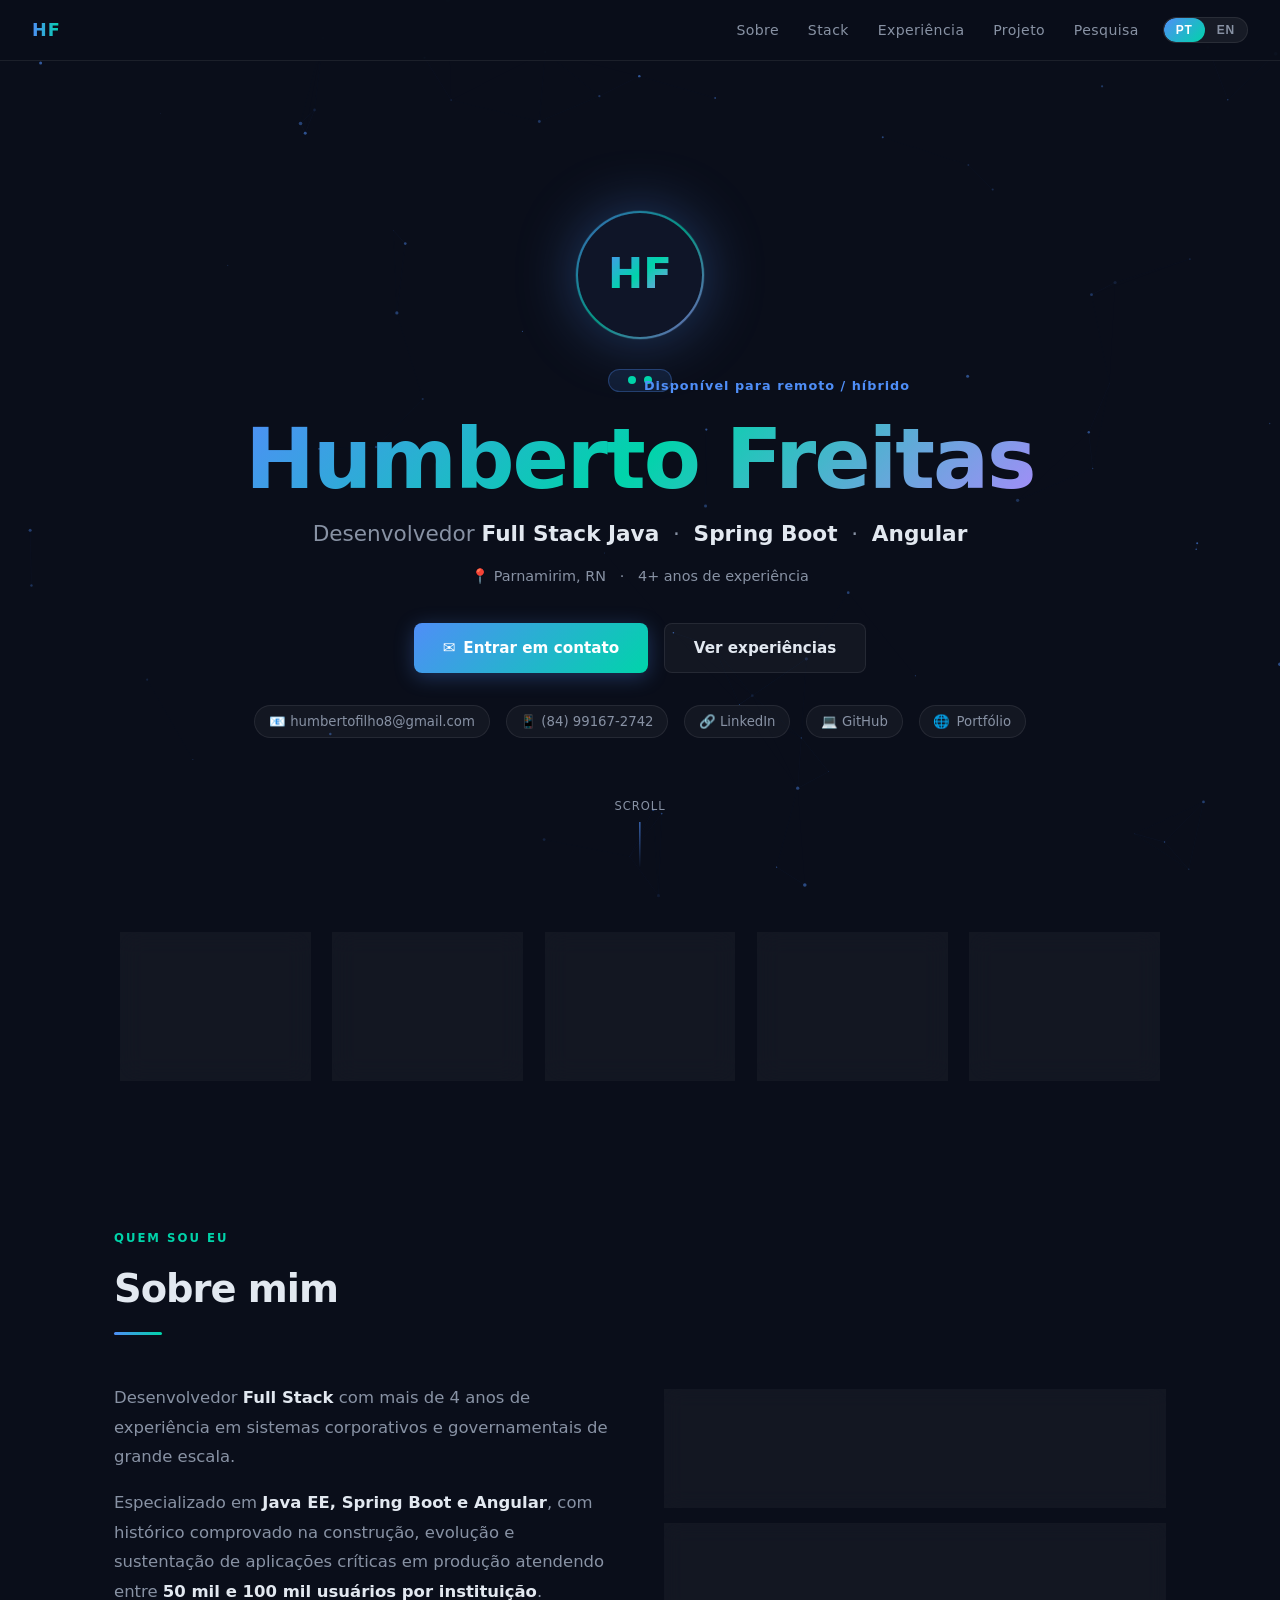
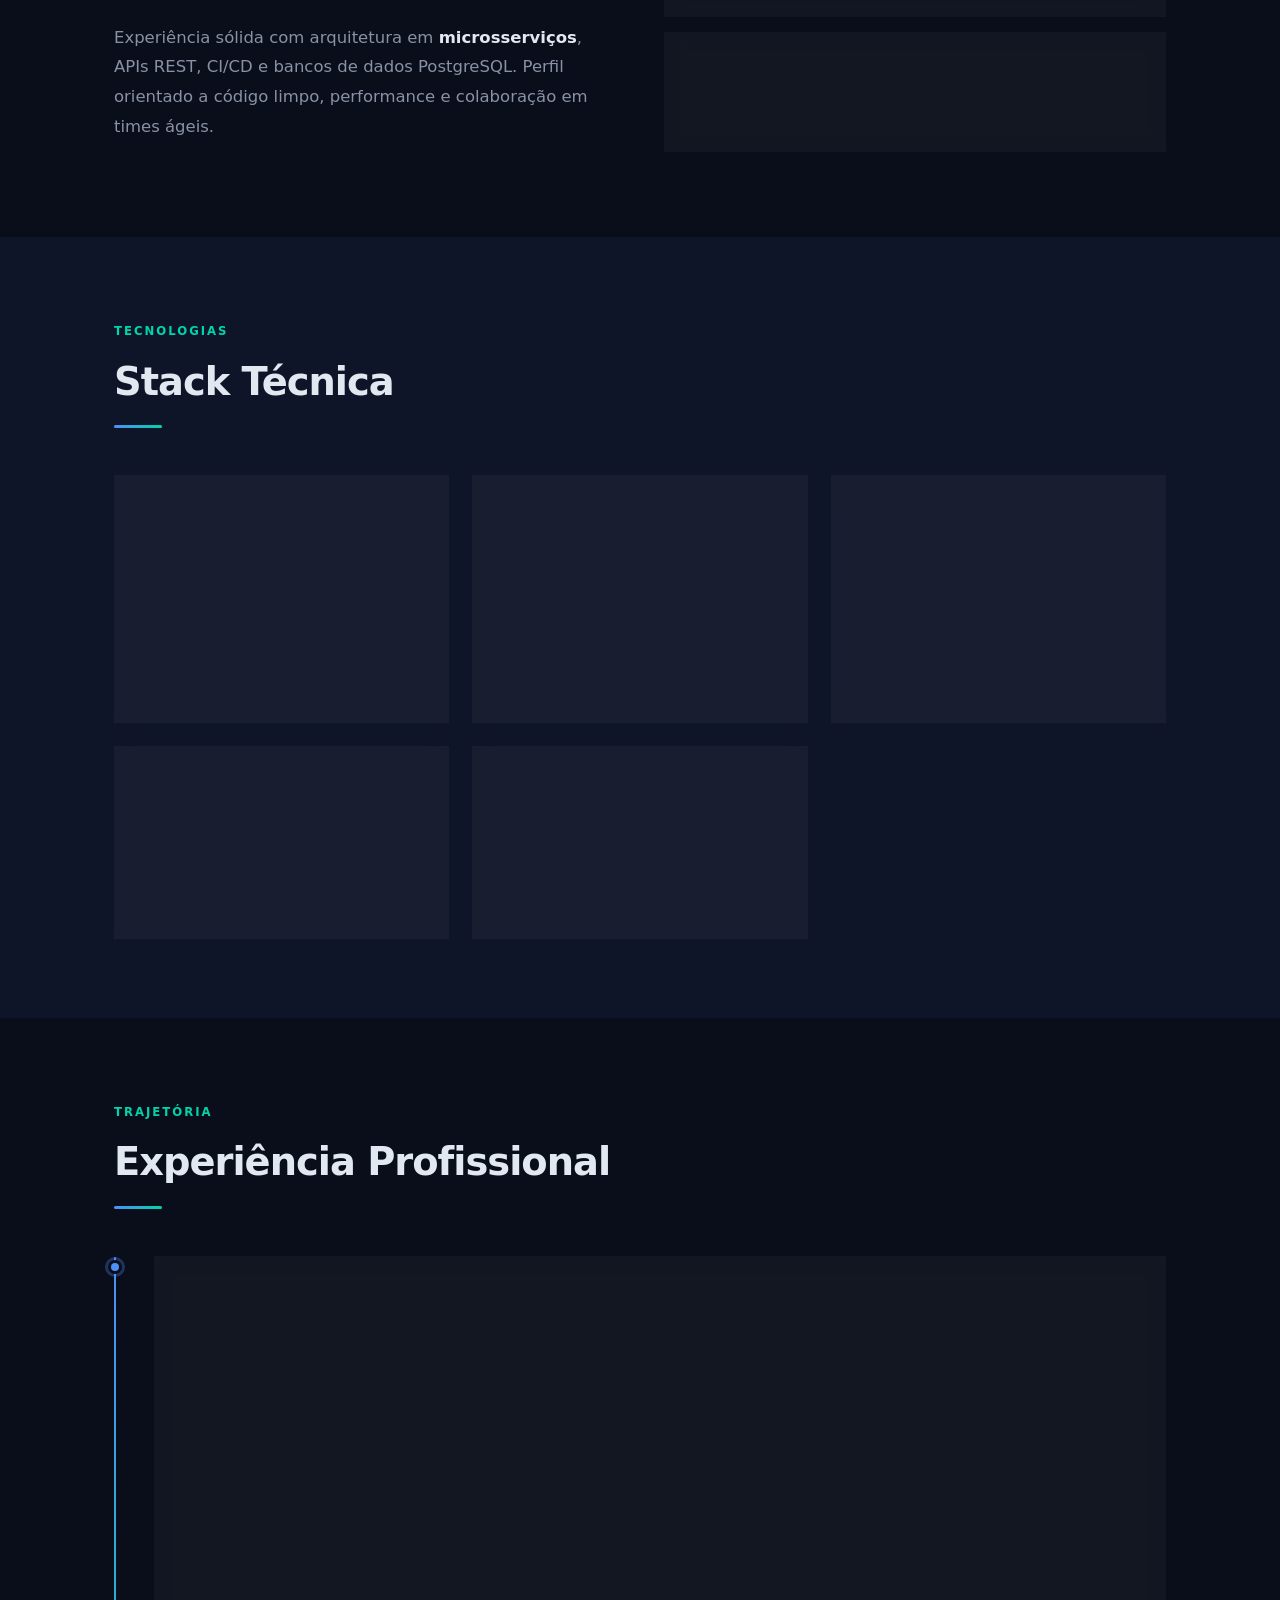
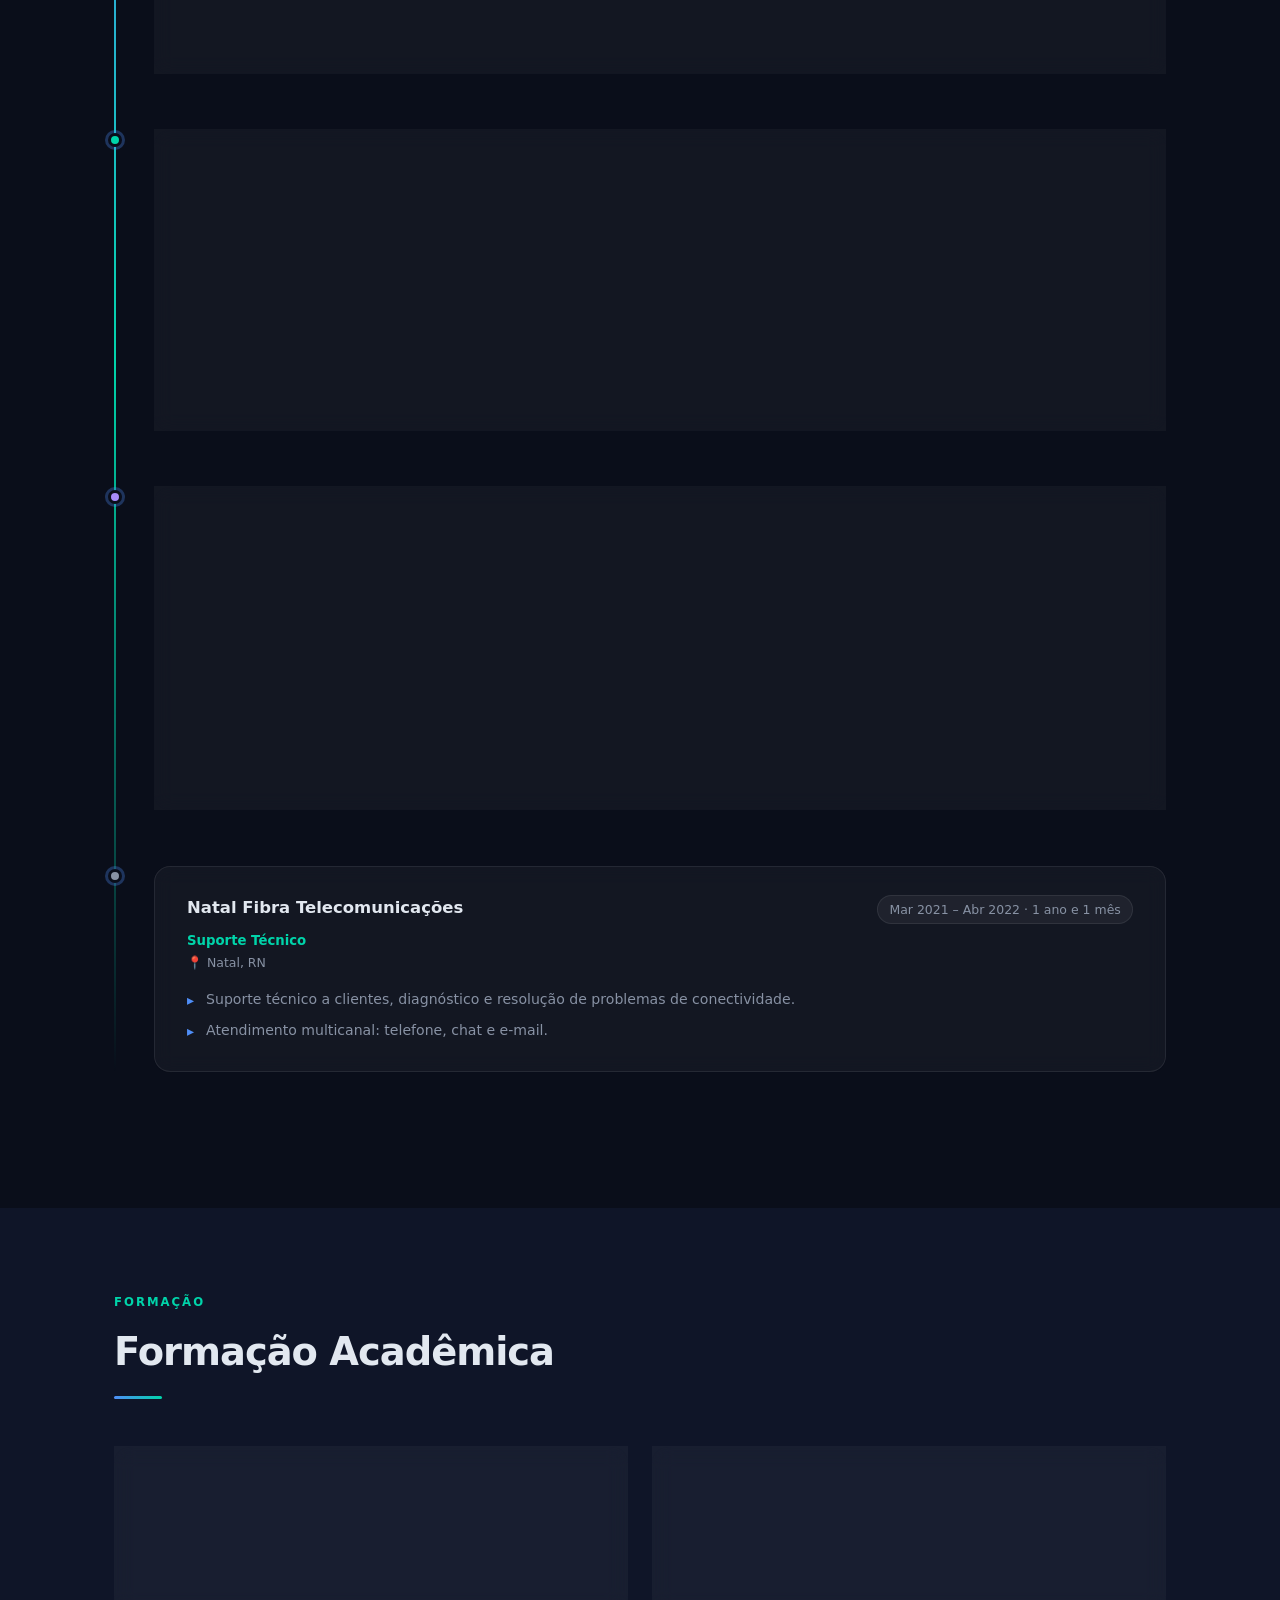
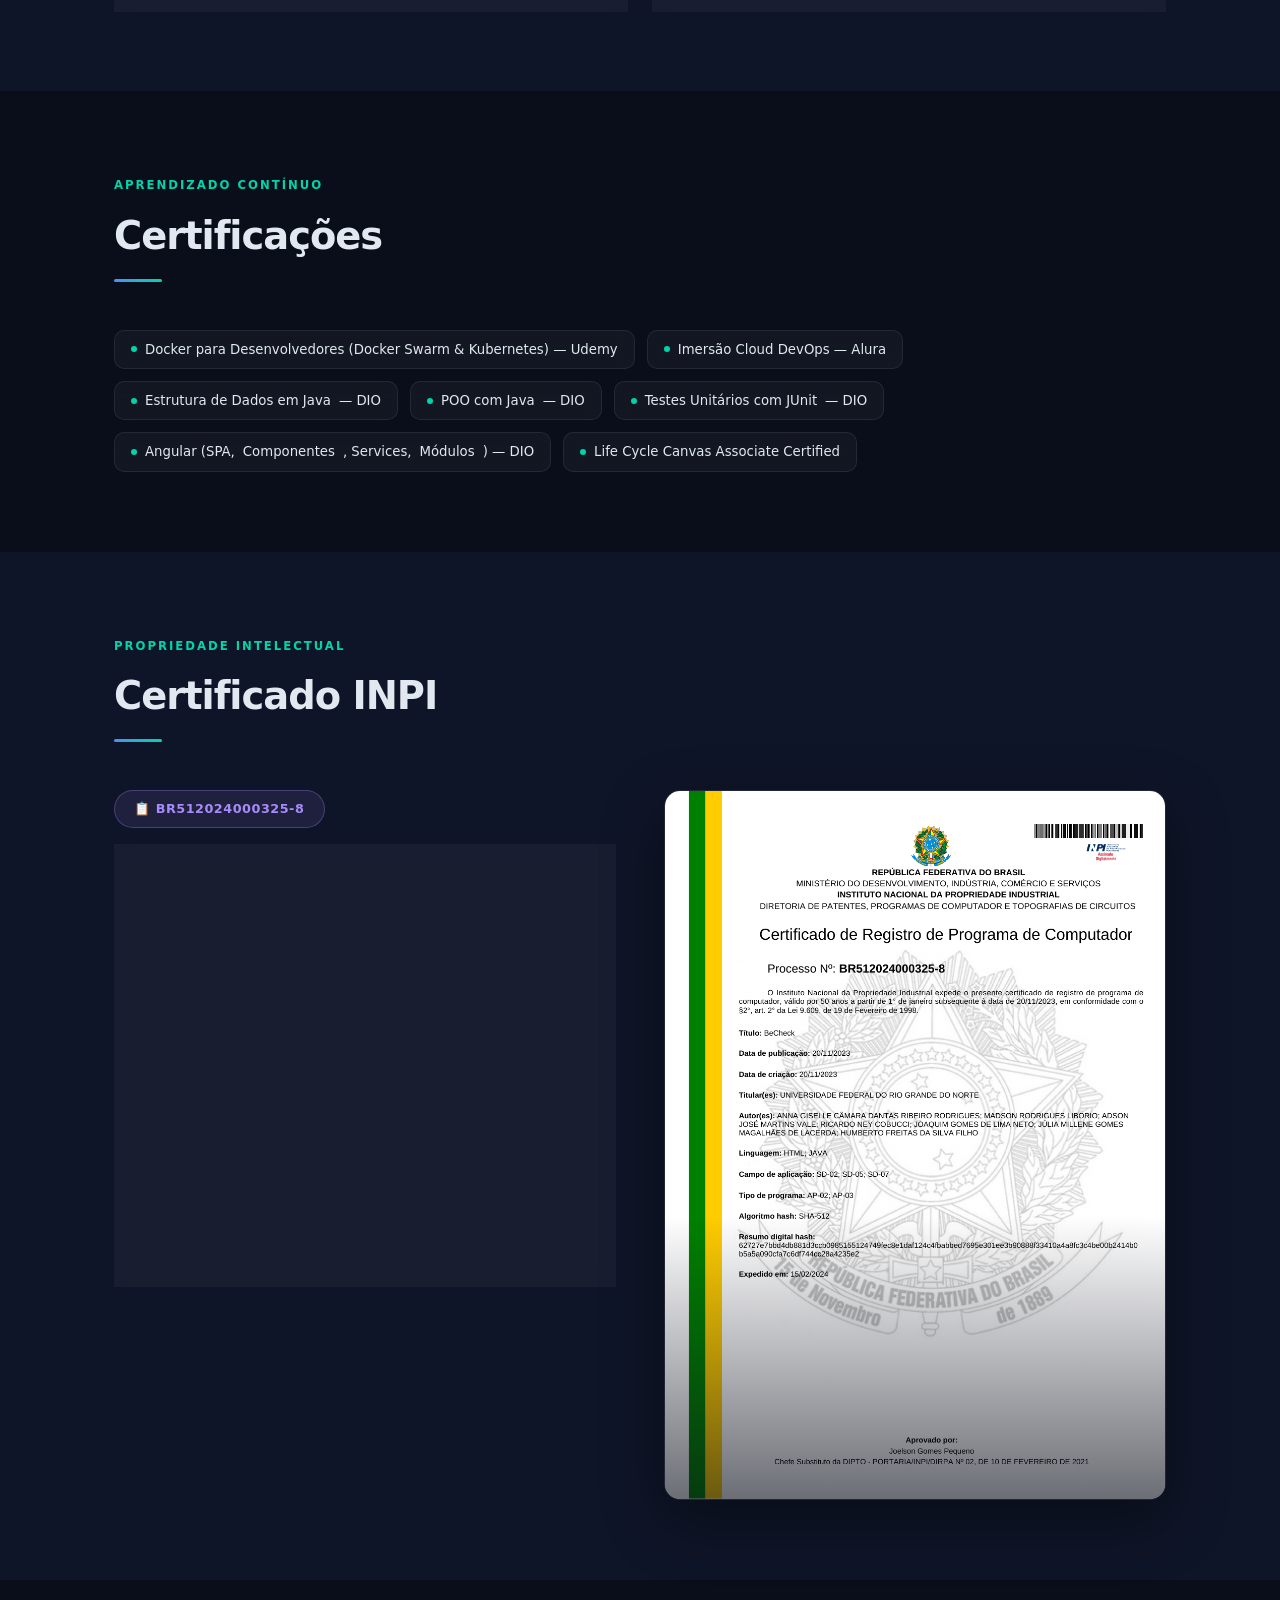
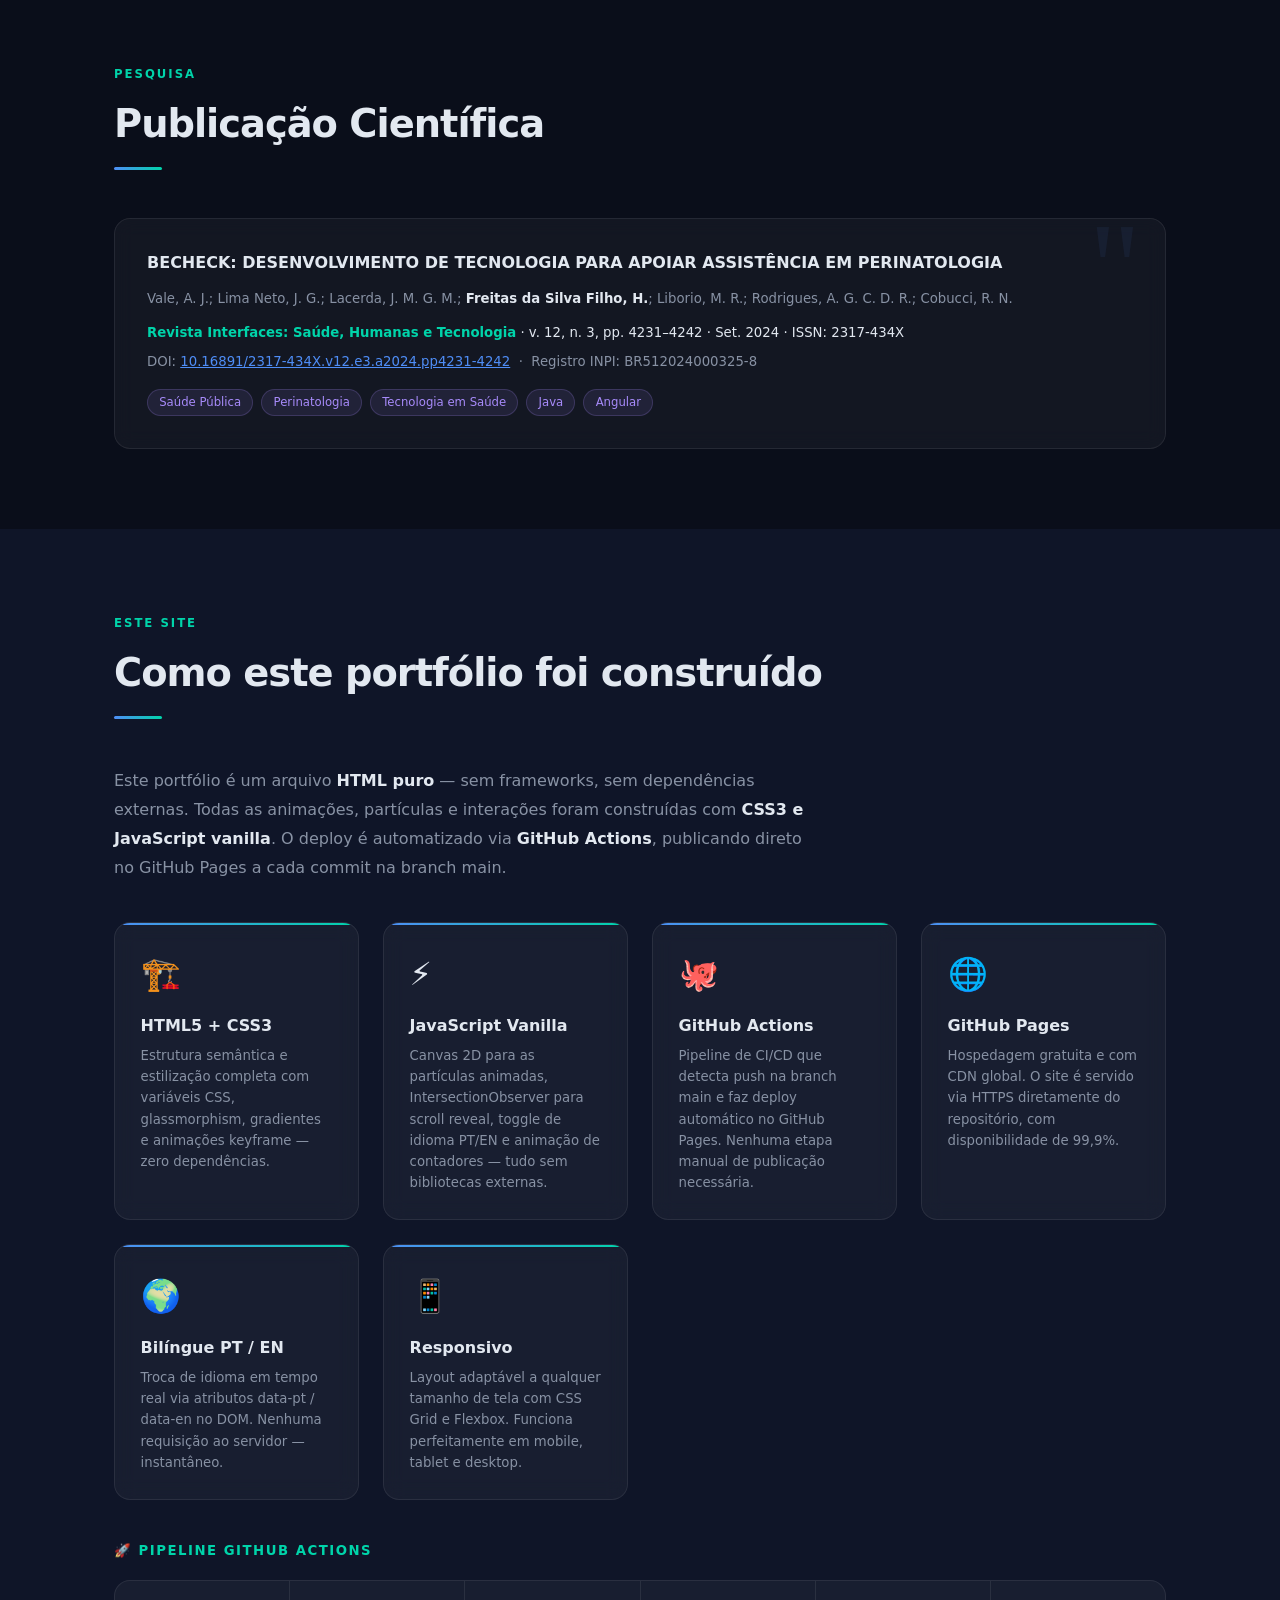
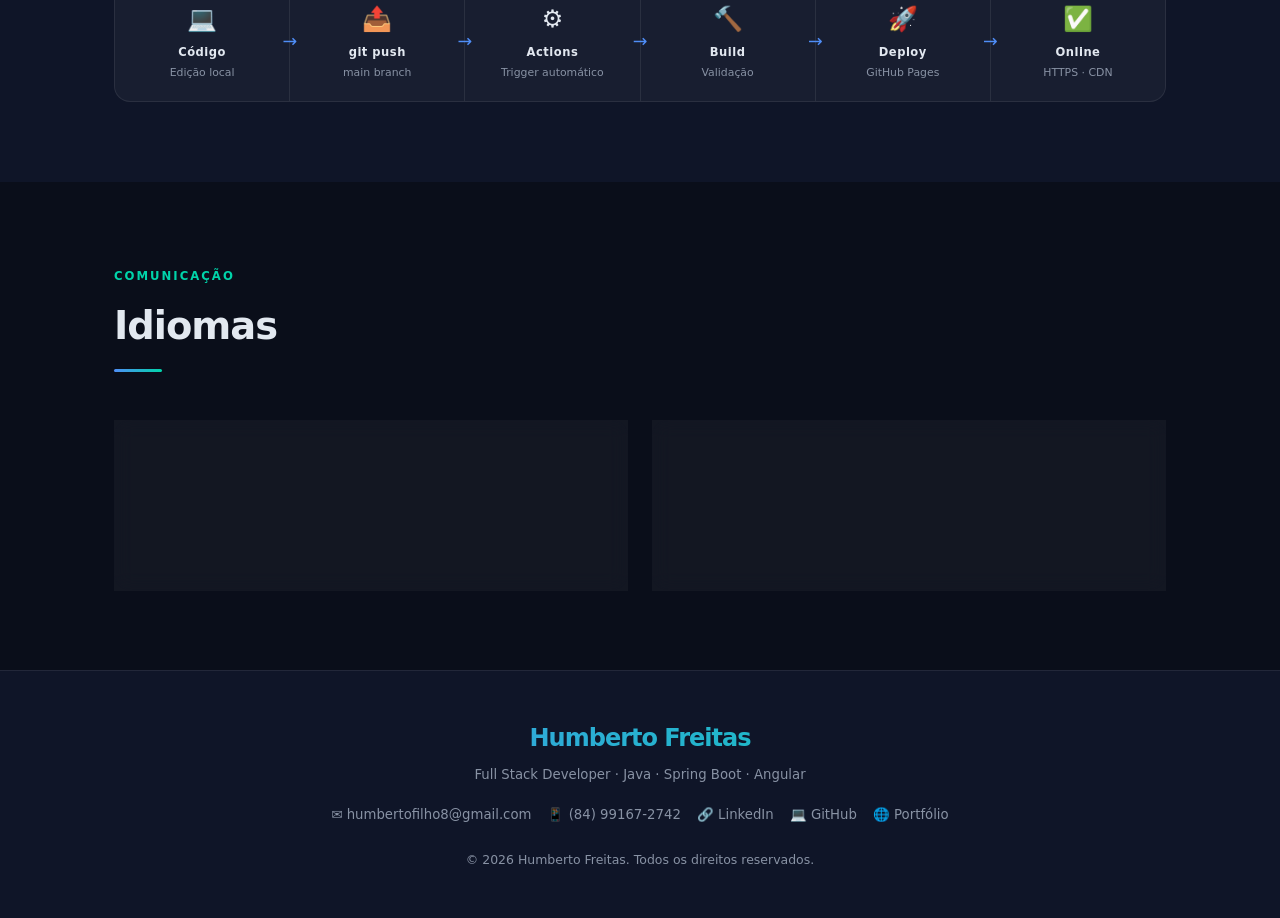
==== portfolio-landing.html @ e72e70e8 "feat: add modern portfolio landing page - Hero section with SVG avatar + animated particle backgroun" ====
<!DOCTYPE html>
<html lang="pt-BR" data-lang="pt">
<head>
  <meta charset="UTF-8" />
  <meta name="viewport" content="width=device-width, initial-scale=1.0" />
  <title>Humberto Freitas | Full Stack Developer</title>
  <style>
    *, *::before, *::after { box-sizing: border-box; margin: 0; padding: 0; }
    :root {
      --bg:      #0a0e1a;
      --bg2:     #0f1528;
      --glass:   rgba(255,255,255,0.04);
      --border:  rgba(255,255,255,0.08);
      --primary: #4f8ef7;
      --accent:  #00d4aa;
      --purple:  #a78bfa;
      --text:    #e2e8f0;
      --muted:   #8892a4;
    }
    html { scroll-behavior: smooth; }
    body {
      font-family: 'Segoe UI', system-ui, -apple-system, sans-serif;
      background: var(--bg); color: var(--text);
      line-height: 1.6; overflow-x: hidden;
    }
    #bg-canvas { position: fixed; inset: 0; z-index: 0; pointer-events: none; }

    /* ── Nav ── */
    nav {
      position: fixed; top: 0; left: 0; right: 0; z-index: 100;
      display: flex; align-items: center; justify-content: space-between;
      padding: 1rem 2rem;
      background: rgba(10,14,26,0.88); backdrop-filter: blur(16px);
      border-bottom: 1px solid var(--border);
    }
    .nav-logo {
      font-weight: 700; font-size: 1.1rem; letter-spacing: 1px;
      background: linear-gradient(90deg, var(--primary), var(--accent));
      -webkit-background-clip: text; -webkit-text-fill-color: transparent;
    }
    .nav-right { display: flex; align-items: center; gap: 1.5rem; }
    .nav-links { display: flex; gap: 1.8rem; list-style: none; }
    .nav-links a {
      color: var(--muted); text-decoration: none; font-size: .88rem;
      letter-spacing: .4px; transition: color .2s;
    }
    .nav-links a:hover { color: var(--accent); }

    /* ── Lang Toggle ── */
    .lang-toggle {
      display: flex; align-items: center; gap: 0;
      background: rgba(255,255,255,.06);
      border: 1px solid var(--border); border-radius: 999px;
      overflow: hidden; cursor: pointer; flex-shrink: 0;
    }
    .lang-btn {
      padding: .3rem .75rem; font-size: .75rem; font-weight: 700;
      letter-spacing: .8px; color: var(--muted);
      background: transparent; border: none; cursor: pointer;
      transition: background .2s, color .2s;
    }
    .lang-btn.active {
      background: linear-gradient(135deg, var(--primary), var(--accent));
      color: #fff; border-radius: 999px;
    }

    /* ── Sections ── */
    section { position: relative; z-index: 1; }

    /* ── Hero ── */
    #hero {
      min-height: 100vh; display: flex; flex-direction: column;
      align-items: center; justify-content: center;
      text-align: center; padding: 7rem 1.5rem 4rem;
    }
    .hero-avatar-wrap { margin-bottom: 1.8rem; animation: fadeDown .5s ease both; }
    .hero-avatar {
      width: 130px; height: 130px; border-radius: 50%;
      display: block;
      filter: drop-shadow(0 0 30px rgba(79,142,247,.35));
    }
    .hero-badge {
      display: inline-flex; align-items: center; gap: .5rem;
      background: rgba(79,142,247,.12); border: 1px solid rgba(79,142,247,.3);
      color: var(--primary); padding: .4rem 1.2rem; border-radius: 999px;
      font-size: .8rem; font-weight: 600; letter-spacing: 1px;
      white-space: nowrap; flex-wrap: nowrap;
      margin-bottom: 1.5rem; animation: fadeDown .6s .05s ease both;
    }
    .hero-badge span { width: 8px; height: 8px; border-radius: 50%; background: var(--accent); animation: pulse 1.5s infinite; }
    .hero-name {
      font-size: clamp(2.8rem, 7vw, 5.2rem); font-weight: 800;
      letter-spacing: -2px; line-height: 1.05;
      animation: fadeDown .7s .1s ease both;
    }
    .hero-name span {
      background: linear-gradient(135deg, var(--primary) 0%, var(--accent) 50%, var(--purple) 100%);
      -webkit-background-clip: text; -webkit-text-fill-color: transparent;
    }
    .hero-title {
      margin-top: .9rem; font-size: clamp(1rem, 2.5vw, 1.35rem);
      color: var(--muted); font-weight: 400;
      animation: fadeDown .7s .2s ease both;
    }
    .hero-title strong { color: var(--text); font-weight: 600; }
    .hero-meta { margin-top: .8rem; font-size: .9rem; color: var(--muted); animation: fadeDown .7s .3s ease both; }
    .hero-cta {
      display: flex; flex-wrap: wrap; gap: 1rem;
      justify-content: center; margin-top: 2.2rem;
      animation: fadeDown .7s .4s ease both;
    }
    .btn {
      display: inline-flex; align-items: center; gap: .5rem;
      padding: .75rem 1.8rem; border-radius: 8px;
      font-size: .95rem; font-weight: 600; text-decoration: none;
      transition: transform .2s, box-shadow .2s; cursor: pointer;
    }
    .btn:hover { transform: translateY(-2px); }
    .btn-primary {
      background: linear-gradient(135deg, var(--primary), var(--accent));
      color: #fff; box-shadow: 0 4px 20px rgba(79,142,247,.3);
    }
    .btn-primary:hover { box-shadow: 0 8px 30px rgba(79,142,247,.45); }
    .btn-outline {
      border: 1px solid var(--border); color: var(--text);
      background: var(--glass); backdrop-filter: blur(8px);
    }
    .btn-outline:hover { border-color: var(--primary); color: var(--primary); }
    .hero-contacts {
      display: flex; flex-wrap: wrap; gap: 1rem;
      justify-content: center; margin-top: 2rem;
      animation: fadeDown .7s .5s ease both;
    }
    .contact-chip {
      display: inline-flex; align-items: center; gap: .4rem;
      color: var(--muted); font-size: .83rem; text-decoration: none;
      padding: .3rem .85rem; border-radius: 999px;
      border: 1px solid var(--border); background: var(--glass);
      transition: color .2s, border-color .2s;
    }
    .contact-chip:hover { color: var(--accent); border-color: var(--accent); }
    .hero-scroll {
      position: absolute; bottom: 2rem; left: 50%; transform: translateX(-50%);
      display: flex; flex-direction: column; align-items: center; gap: .4rem;
      color: var(--muted); font-size: .72rem; letter-spacing: 1px;
      animation: fadeIn 1s 1s both;
    }
    .scroll-line {
      width: 1px; height: 46px;
      background: linear-gradient(to bottom, var(--primary), transparent);
      animation: scrollDrop 1.5s ease-in-out infinite;
    }

    /* ── Stats ── */
    .stats-row {
      display: flex; flex-wrap: wrap; gap: 1.4rem;
      justify-content: center; padding: 2rem 1.5rem 4rem; position: relative; z-index:1;
    }
    .stat-card {
      background: var(--glass); border: 1px solid var(--border);
      border-radius: 16px; padding: 1.5rem 2rem; text-align: center;
      backdrop-filter: blur(12px); flex: 1; min-width: 130px; max-width: 190px;
      transition: transform .25s, border-color .25s;
    }
    .stat-card:hover { transform: translateY(-4px); border-color: var(--primary); }
    .stat-num {
      font-size: 2.1rem; font-weight: 800;
      background: linear-gradient(135deg, var(--primary), var(--accent));
      -webkit-background-clip: text; -webkit-text-fill-color: transparent;
    }
    .stat-label { font-size: .78rem; color: var(--muted); margin-top: .3rem; }

    /* ── Section Wrapper ── */
    .section-wrap { max-width: 1100px; margin: 0 auto; padding: 5rem 1.5rem; }
    .section-head { margin-bottom: 3rem; }
    .section-tag {
      display: inline-block; font-size: .73rem; font-weight: 700;
      letter-spacing: 2px; color: var(--accent); text-transform: uppercase; margin-bottom: .6rem;
    }
    .section-title { font-size: clamp(1.6rem, 4vw, 2.4rem); font-weight: 800; letter-spacing: -1px; }
    .section-line {
      width: 48px; height: 3px; border-radius: 2px;
      background: linear-gradient(90deg, var(--primary), var(--accent)); margin-top: .8rem;
    }

    /* ── About ── */
    #about .about-grid { display: grid; grid-template-columns: 1fr 1fr; gap: 3rem; align-items: center; }
    .about-text p { color: var(--muted); font-size: 1.03rem; line-height: 1.8; margin-bottom: 1rem; }
    .about-text p strong { color: var(--text); }
    .about-highlights { display: flex; flex-direction: column; gap: 1rem; }
    .highlight-card {
      display: flex; align-items: flex-start; gap: 1rem;
      background: var(--glass); border: 1px solid var(--border);
      border-radius: 12px; padding: 1.2rem 1.4rem; backdrop-filter: blur(10px);
      transition: border-color .25s, transform .25s;
    }
    .highlight-card:hover { border-color: var(--primary); transform: translateX(4px); }
    .highlight-icon {
      width: 40px; height: 40px; border-radius: 10px; flex-shrink: 0;
      display: flex; align-items: center; justify-content: center; font-size: 1.2rem;
    }
    .highlight-icon.blue   { background: rgba(79,142,247,.15); }
    .highlight-icon.green  { background: rgba(0,212,170,.15); }
    .highlight-icon.purple { background: rgba(167,139,250,.15); }
    .highlight-info strong { display: block; font-size: .93rem; margin-bottom: .2rem; }
    .highlight-info span   { font-size: .83rem; color: var(--muted); }

    /* ── Skills ── */
    #skills { background: var(--bg2); }
    .skills-grid { display: grid; grid-template-columns: repeat(auto-fit, minmax(280px, 1fr)); gap: 1.5rem; }
    .skill-group {
      background: var(--glass); border: 1px solid var(--border);
      border-radius: 16px; padding: 1.6rem; backdrop-filter: blur(10px);
      transition: border-color .25s, transform .25s;
    }
    .skill-group:hover { border-color: var(--accent); transform: translateY(-4px); }
    .skill-group-title {
      display: flex; align-items: center; gap: .6rem;
      font-size: .78rem; font-weight: 700; letter-spacing: 1.5px;
      text-transform: uppercase; color: var(--accent); margin-bottom: 1.2rem;
    }
    .skill-group-title span { width: 6px; height: 6px; border-radius: 50%; background: var(--accent); }
    .skill-tags { display: flex; flex-wrap: wrap; gap: .5rem; }
    .skill-tag {
      padding: .33rem .78rem; border-radius: 6px; font-size: .78rem; font-weight: 500;
      background: rgba(255,255,255,.06); border: 1px solid rgba(255,255,255,.1); color: var(--text);
      transition: background .2s, border-color .2s, color .2s;
    }
    .skill-tag:hover { background: rgba(79,142,247,.15); border-color: var(--primary); color: var(--primary); }

    /* ── Experience ── */
    .timeline { position: relative; padding-left: 2.5rem; }
    .timeline::before {
      content: ''; position: absolute; left: 0; top: 0; bottom: 0; width: 2px;
      background: linear-gradient(to bottom, var(--primary), var(--accent), transparent);
      border-radius: 2px;
    }
    .tl-item { position: relative; margin-bottom: 3.5rem; }
    .tl-dot {
      position: absolute; left: -2.9rem; top: .2rem;
      width: 14px; height: 14px; border-radius: 50%;
      background: var(--primary); border: 3px solid var(--bg);
      box-shadow: 0 0 0 3px rgba(79,142,247,.3);
    }
    .tl-card {
      background: var(--glass); border: 1px solid var(--border);
      border-radius: 16px; padding: 1.8rem 2rem; backdrop-filter: blur(10px);
      transition: border-color .25s, transform .25s;
    }
    .tl-card:hover { border-color: var(--primary); transform: translateX(6px); }
    .tl-header { display: flex; flex-wrap: wrap; justify-content: space-between; gap: .5rem; }
    .tl-company { font-size: 1.03rem; font-weight: 700; }
    .tl-period {
      font-size: .78rem; color: var(--muted); background: rgba(255,255,255,.05);
      border: 1px solid var(--border); padding: .2rem .7rem; border-radius: 999px;
      white-space: nowrap; align-self: flex-start;
    }
    .tl-role { margin-top: .4rem; font-size: .83rem; font-weight: 600; color: var(--accent); }
    .tl-location { font-size: .78rem; color: var(--muted); margin-bottom: 1rem; margin-top: .1rem; }
    .tl-bullets { list-style: none; display: flex; flex-direction: column; gap: .6rem; }
    .tl-bullets li { display: flex; gap: .75rem; font-size: .88rem; color: var(--muted); line-height: 1.5; }
    .tl-bullets li::before { content: '▸'; color: var(--primary); flex-shrink: 0; margin-top: .05rem; }
    .tl-bullets li strong { color: var(--text); }
    .tl-badge {
      display: inline-block; margin-top: 1rem; font-size: .73rem; font-weight: 600;
      padding: .23rem .7rem; border-radius: 999px;
      background: rgba(0,212,170,.1); border: 1px solid rgba(0,212,170,.3); color: var(--accent);
    }

    /* ── Education ── */
    #education { background: var(--bg2); }
    .edu-grid { display: grid; grid-template-columns: repeat(auto-fit, minmax(300px, 1fr)); gap: 1.5rem; }
    .edu-card {
      background: var(--glass); border: 1px solid var(--border);
      border-radius: 16px; padding: 1.8rem; backdrop-filter: blur(10px);
      position: relative; overflow: hidden; transition: border-color .25s, transform .25s;
    }
    .edu-card:hover { border-color: var(--purple); transform: translateY(-4px); }
    .edu-card::before {
      content: ''; position: absolute; top: 0; left: 0; right: 0; height: 3px;
      background: linear-gradient(90deg, var(--primary), var(--purple));
    }
    .edu-degree { font-size: 1rem; font-weight: 700; margin-bottom: .3rem; }
    .edu-school  { font-size: .88rem; color: var(--accent); margin-bottom: .3rem; }
    .edu-period  { font-size: .78rem; color: var(--muted); }

    /* ── Certifications ── */
    .cert-grid { display: flex; flex-wrap: wrap; gap: .75rem; }
    .cert-chip {
      display: flex; align-items: center; gap: .5rem;
      padding: .5rem 1rem; border-radius: 10px;
      background: var(--glass); border: 1px solid var(--border);
      font-size: .83rem; color: var(--text); backdrop-filter: blur(8px);
      transition: border-color .2s, color .2s, transform .2s;
    }
    .cert-chip:hover { border-color: var(--accent); color: var(--accent); transform: translateY(-2px); }
    .cert-dot { width: 6px; height: 6px; border-radius: 50%; background: var(--accent); flex-shrink: 0; }

    /* ── INPI Certificate ── */
    #inpi { background: var(--bg2); }
    .inpi-wrap { display: grid; grid-template-columns: 1fr 1fr; gap: 3rem; align-items: start; }
    .inpi-info { display: flex; flex-direction: column; gap: 1rem; }
    .inpi-badge-row {
      display: inline-flex; align-items: center; gap: .7rem;
      background: rgba(167,139,250,.1); border: 1px solid rgba(167,139,250,.3);
      padding: .5rem 1.2rem; border-radius: 999px; width: fit-content;
    }
    .inpi-badge-row span { font-size: .8rem; font-weight: 700; color: var(--purple); letter-spacing: .5px; }
    .inpi-card {
      background: var(--glass); border: 1px solid var(--border);
      border-radius: 16px; padding: 1.6rem; backdrop-filter: blur(10px);
    }
    .inpi-field { margin-bottom: .9rem; }
    .inpi-field:last-child { margin-bottom: 0; }
    .inpi-label { font-size: .72rem; font-weight: 700; letter-spacing: 1.5px; text-transform: uppercase; color: var(--muted); margin-bottom: .2rem; }
    .inpi-value { font-size: .9rem; color: var(--text); line-height: 1.5; }
    .inpi-value.accent { color: var(--accent); font-weight: 600; }
    .inpi-img-wrap {
      position: relative; border-radius: 16px; overflow: hidden;
      border: 1px solid var(--border);
      box-shadow: 0 20px 60px rgba(0,0,0,.4);
    }
    .inpi-img-wrap img { width: 100%; display: block; }
    .inpi-img-overlay {
      position: absolute; inset: 0;
      background: linear-gradient(to top, rgba(10,14,26,.6) 0%, transparent 40%);
      pointer-events: none;
    }

    /* ── Publication ── */
    #publications { }
    .pub-card {
      background: var(--glass); border: 1px solid var(--border);
      border-radius: 16px; padding: 2rem; backdrop-filter: blur(10px);
      position: relative; overflow: hidden; transition: border-color .25s;
    }
    .pub-card:hover { border-color: var(--accent); }
    .pub-card::before {
      content: '"'; position: absolute; top: -1rem; right: 1.5rem;
      font-size: 8rem; color: rgba(79,142,247,.07); font-family: Georgia, serif; line-height: 1;
    }
    .pub-title  { font-size: 1rem; font-weight: 700; margin-bottom: .8rem; line-height: 1.5; }
    .pub-authors{ font-size: .83rem; color: var(--muted); margin-bottom: .8rem; line-height: 1.6; }
    .pub-journal{ font-size: .83rem; margin-bottom: .5rem; }
    .pub-journal strong { color: var(--accent); }
    .pub-tags { display: flex; flex-wrap: wrap; gap: .5rem; margin-top: 1rem; }
    .pub-tag {
      font-size: .73rem; padding: .2rem .7rem; border-radius: 999px;
      background: rgba(167,139,250,.1); border: 1px solid rgba(167,139,250,.2); color: var(--purple);
    }

    /* ── Built With ── */
    #built-with { background: var(--bg2); }
    .built-intro { color: var(--muted); font-size: 1rem; line-height: 1.8; margin-bottom: 2.5rem; max-width: 700px; }
    .built-intro strong { color: var(--text); }
    .built-grid { display: grid; grid-template-columns: repeat(auto-fit, minmax(240px, 1fr)); gap: 1.5rem; }
    .built-card {
      background: var(--glass); border: 1px solid var(--border);
      border-radius: 16px; padding: 1.6rem; backdrop-filter: blur(10px);
      transition: border-color .25s, transform .25s; position: relative; overflow: hidden;
    }
    .built-card:hover { border-color: var(--primary); transform: translateY(-4px); }
    .built-card::before {
      content: ''; position: absolute; top: 0; left: 0; right: 0; height: 2px;
      background: linear-gradient(90deg, var(--primary), var(--accent));
    }
    .built-icon { font-size: 2rem; margin-bottom: .8rem; }
    .built-name { font-size: 1rem; font-weight: 700; margin-bottom: .4rem; }
    .built-desc { font-size: .83rem; color: var(--muted); line-height: 1.6; }
    .pipeline-wrap { margin-top: 2.5rem; }
    .pipeline-title { font-size: .83rem; font-weight: 700; letter-spacing: 1.5px; text-transform: uppercase; color: var(--accent); margin-bottom: 1.2rem; }
    .pipeline {
      display: flex; align-items: center; flex-wrap: wrap; gap: 0;
      background: var(--glass); border: 1px solid var(--border);
      border-radius: 16px; overflow: hidden;
    }
    .pipe-step {
      flex: 1; min-width: 120px; padding: 1.2rem 1rem; text-align: center;
      position: relative;
    }
    .pipe-step:not(:last-child)::after {
      content: '→'; position: absolute; right: -8px; top: 50%; transform: translateY(-50%);
      color: var(--primary); font-size: 1.1rem; z-index: 2;
    }
    .pipe-step + .pipe-step { border-left: 1px solid var(--border); }
    .pipe-emoji { font-size: 1.5rem; margin-bottom: .3rem; }
    .pipe-label { font-size: .72rem; font-weight: 700; color: var(--text); letter-spacing: .5px; }
    .pipe-sub   { font-size: .68rem; color: var(--muted); margin-top: .15rem; }

    /* ── Languages ── */
    .lang-grid { display: flex; flex-wrap: wrap; gap: 1.5rem; }
    .lang-card {
      flex: 1; min-width: 200px; background: var(--glass); border: 1px solid var(--border);
      border-radius: 16px; padding: 1.5rem 1.8rem; backdrop-filter: blur(10px);
      transition: border-color .25s, transform .25s;
    }
    .lang-card:hover { border-color: var(--primary); transform: translateY(-4px); }
    .lang-name  { font-size: 1.1rem; font-weight: 700; margin-bottom: .3rem; }
    .lang-level { font-size: .83rem; color: var(--accent); font-weight: 600; margin-bottom: .5rem; }
    .lang-desc  { font-size: .8rem; color: var(--muted); }
    .lang-bar   { height: 4px; border-radius: 2px; background: rgba(255,255,255,.08); margin-top: .8rem; overflow: hidden; }
    .lang-fill  { height: 100%; border-radius: 2px; background: linear-gradient(90deg, var(--primary), var(--accent)); }

    /* ── Footer ── */
    footer {
      background: var(--bg2); border-top: 1px solid var(--border);
      padding: 3rem 1.5rem; text-align: center; position: relative; z-index: 1;
    }
    .footer-name {
      font-size: 1.5rem; font-weight: 800; letter-spacing: -1px;
      background: linear-gradient(90deg, var(--primary), var(--accent));
      -webkit-background-clip: text; -webkit-text-fill-color: transparent;
    }
    .footer-links { display: flex; flex-wrap: wrap; gap: 1rem; justify-content: center; margin-top: 1.2rem; }
    .footer-links a { color: var(--muted); text-decoration: none; font-size: .83rem; transition: color .2s; }
    .footer-links a:hover { color: var(--accent); }
    .footer-copy { margin-top: 1.5rem; font-size: .78rem; color: var(--muted); }

    /* ── Animations ── */
    @keyframes fadeDown  { from { opacity:0; transform:translateY(-20px) } to { opacity:1; transform:translateY(0) } }
    @keyframes fadeIn    { from { opacity:0 } to { opacity:1 } }
    @keyframes fadeRight { from { opacity:0; transform:translateX(-20px) } to { opacity:1; transform:translateX(0) } }
    @keyframes pulse     { 0%,100% { opacity:1; transform:scale(1) } 50% { opacity:.5; transform:scale(.8) } }
    @keyframes scrollDrop { 0% { opacity:1; transform:scaleY(1); transform-origin:top } 100% { opacity:0; transform:scaleY(0); transform-origin:top } }
    .reveal { opacity:0; transform:translateY(30px); transition:opacity .6s ease, transform .6s ease; }
    .reveal.visible { opacity:1; transform:translateY(0); }

    @media (max-width: 900px) {
      #about .about-grid { grid-template-columns: 1fr; }
      .inpi-wrap { grid-template-columns: 1fr; }
    }
    @media (max-width: 768px) {
      nav { padding: 1rem; }
      .nav-links { gap: 1rem; }
      .nav-links a { font-size: .78rem; }
      .tl-header { flex-direction: column; }
      .pipe-step:not(:last-child)::after { display: none; }
    }
    @media (max-width: 560px) {
      .nav-links { display: none; }
    }
  </style>
</head>
<body>
<canvas id="bg-canvas"></canvas>

<!-- ── Nav ── -->
<nav>
  <div class="nav-logo">HF</div>
  <div class="nav-right">
    <ul class="nav-links">
      <li><a href="#about"        data-pt="Sobre"      data-en="About">Sobre</a></li>
      <li><a href="#skills"       data-pt="Stack"      data-en="Stack">Stack</a></li>
      <li><a href="#experience"   data-pt="Experiência" data-en="Experience">Experiência</a></li>
      <li><a href="#built-with"   data-pt="Projeto"    data-en="Project">Projeto</a></li>
      <li><a href="#publications" data-pt="Pesquisa"   data-en="Research">Pesquisa</a></li>
    </ul>
    <div class="lang-toggle">
      <button class="lang-btn active" id="btn-pt" onclick="setLang('pt')">PT</button>
      <button class="lang-btn"        id="btn-en" onclick="setLang('en')">EN</button>
    </div>
  </div>
</nav>

<!-- ── Hero ── -->
<section id="hero">
  <div class="hero-avatar-wrap">
    <svg class="hero-avatar" viewBox="0 0 130 130" xmlns="http://www.w3.org/2000/svg">
      <defs>
        <linearGradient id="avatarGrad" x1="0%" y1="0%" x2="100%" y2="100%">
          <stop offset="0%" style="stop-color:#4f8ef7"/>
          <stop offset="50%" style="stop-color:#00d4aa"/>
          <stop offset="100%" style="stop-color:#a78bfa"/>
        </linearGradient>
        <clipPath id="circle"><circle cx="65" cy="65" r="62"/></clipPath>
      </defs>
      <circle cx="65" cy="65" r="65" fill="url(#avatarGrad)" opacity="0.15"/>
      <circle cx="65" cy="65" r="62" fill="#0f1528" clip-path="url(#circle)"/>
      <text x="65" y="78" text-anchor="middle" font-family="Segoe UI,system-ui,sans-serif"
            font-size="42" font-weight="800" fill="url(#avatarGrad)">HF</text>
      <circle cx="65" cy="65" r="63" fill="none" stroke="url(#avatarGrad)" stroke-width="2" opacity="0.6"/>
    </svg>
  </div>

  <div class="hero-badge">
    <span></span>
    <span data-pt="Disponível para remoto / híbrido" data-en="Available for remote / hybrid">Disponível para remoto / híbrido</span>
  </div>

  <h1 class="hero-name"><span>Humberto Freitas</span></h1>

  <p class="hero-title">
    <span data-pt="Desenvolvedor" data-en="Full Stack Developer">Desenvolvedor</span>
    <strong> Full Stack Java</strong> &nbsp;·&nbsp;
    <strong>Spring Boot</strong> &nbsp;·&nbsp;
    <strong>Angular</strong>
  </p>

  <p class="hero-meta">
    📍 Parnamirim, RN &nbsp;&nbsp;·&nbsp;&nbsp;
    <span data-pt="4+ anos de experiência" data-en="4+ years of experience">4+ anos de experiência</span>
  </p>

  <div class="hero-cta">
    <a class="btn btn-primary" href="mailto:humbertofilho8@gmail.com">
      ✉ <span data-pt="Entrar em contato" data-en="Get in touch">Entrar em contato</span>
    </a>
    <a class="btn btn-outline" href="#experience">
      <span data-pt="Ver experiências" data-en="See experiences">Ver experiências</span>
    </a>
  </div>

  <div class="hero-contacts">
    <a class="contact-chip" href="mailto:humbertofilho8@gmail.com">📧 humbertofilho8@gmail.com</a>
    <a class="contact-chip" href="tel:+5584991672742">📱 (84) 99167-2742</a>
    <a class="contact-chip" href="#" target="_blank">🔗 LinkedIn</a>
    <a class="contact-chip" href="#" target="_blank">💻 GitHub</a>
    <a class="contact-chip" href="#" target="_blank">🌐 <span data-pt="Portfólio" data-en="Portfolio">Portfólio</span></a>
  </div>

  <div class="hero-scroll">
    <p>SCROLL</p><div class="scroll-line"></div>
  </div>
</section>

<!-- ── Stats ── -->
<div class="stats-row">
  <div class="stat-card reveal"><div class="stat-num">4+</div><div class="stat-label" data-pt="Anos de Experiência" data-en="Years of Experience">Anos de Experiência</div></div>
  <div class="stat-card reveal"><div class="stat-num">100k</div><div class="stat-label" data-pt="Usuários Atendidos" data-en="Users Served">Usuários Atendidos</div></div>
  <div class="stat-card reveal"><div class="stat-num">3</div><div class="stat-label" data-pt="Projetos em Produção" data-en="Production Projects">Projetos em Produção</div></div>
  <div class="stat-card reveal"><div class="stat-num">1</div><div class="stat-label" data-pt="Publicação Científica" data-en="Scientific Publication">Publicação Científica</div></div>
  <div class="stat-card reveal"><div class="stat-num">INPI</div><div class="stat-label" data-pt="Registro como Co-autor" data-en="Co-author Registration">Registro como Co-autor</div></div>
</div>

<!-- ── About ── -->
<section id="about">
  <div class="section-wrap">
    <div class="section-head reveal">
      <span class="section-tag" data-pt="Quem sou eu" data-en="Who I am">Quem sou eu</span>
      <h2 class="section-title" data-pt="Sobre mim" data-en="About me">Sobre mim</h2>
      <div class="section-line"></div>
    </div>
    <div class="about-grid">
      <div class="about-text reveal">
        <p data-pt="Desenvolvedor <strong>Full Stack</strong> com mais de 4 anos de experiência em sistemas corporativos e governamentais de grande escala."
           data-en="<strong>Full Stack</strong> Developer with over 4 years of experience in large-scale corporate and government systems.">
          Desenvolvedor <strong>Full Stack</strong> com mais de 4 anos de experiência em sistemas corporativos e governamentais de grande escala.
        </p>
        <p data-pt="Especializado em <strong>Java EE, Spring Boot e Angular</strong>, com histórico comprovado na construção, evolução e sustentação de aplicações críticas em produção atendendo entre <strong>50 mil e 100 mil usuários por instituição</strong>."
           data-en="Specialized in <strong>Java EE, Spring Boot, and Angular</strong>, with a proven track record building, evolving, and maintaining critical production applications serving between <strong>50,000 and 100,000 users per institution</strong>.">
          Especializado em <strong>Java EE, Spring Boot e Angular</strong>, com histórico comprovado na construção, evolução e sustentação de aplicações críticas em produção atendendo entre <strong>50 mil e 100 mil usuários por instituição</strong>.
        </p>
        <p data-pt="Experiência sólida com arquitetura em <strong>microsserviços</strong>, APIs REST, CI/CD e bancos de dados PostgreSQL. Perfil orientado a código limpo, performance e colaboração em times ágeis."
           data-en="Solid experience with <strong>microservices</strong> architecture, REST APIs, CI/CD pipelines, and PostgreSQL databases. Clean code, performance, and agile team collaboration oriented.">
          Experiência sólida com arquitetura em <strong>microsserviços</strong>, APIs REST, CI/CD e bancos de dados PostgreSQL. Perfil orientado a código limpo, performance e colaboração em times ágeis.
        </p>
      </div>
      <div class="about-highlights">
        <div class="highlight-card reveal">
          <div class="highlight-icon blue">🏛️</div>
          <div class="highlight-info">
            <strong data-pt="Sistemas Governamentais" data-en="Government Systems">Sistemas Governamentais</strong>
            <span data-pt="Desenvolvimento em universidades federais e Justiça Federal do RN" data-en="Development at federal universities and Federal Court of RN">Desenvolvimento em universidades federais e Justiça Federal do RN</span>
          </div>
        </div>
        <div class="highlight-card reveal">
          <div class="highlight-icon green">⚡</div>
          <div class="highlight-info">
            <strong data-pt="Alta Performance" data-en="High Performance">Alta Performance</strong>
            <span data-pt="Tuning de queries PostgreSQL para sistemas de alta carga" data-en="PostgreSQL query tuning for high-load systems">Tuning de queries PostgreSQL para sistemas de alta carga</span>
          </div>
        </div>
        <div class="highlight-card reveal">
          <div class="highlight-icon purple">📜</div>
          <div class="highlight-info">
            <strong data-pt="Pesquisa Aplicada" data-en="Applied Research">Pesquisa Aplicada</strong>
            <span data-pt="Co-autor em publicação científica indexada com registro INPI" data-en="Co-author in an indexed scientific publication with INPI registration">Co-autor em publicação científica indexada com registro INPI</span>
          </div>
        </div>
      </div>
    </div>
  </div>
</section>

<!-- ── Skills ── -->
<section id="skills">
  <div class="section-wrap">
    <div class="section-head reveal">
      <span class="section-tag" data-pt="Tecnologias" data-en="Technologies">Tecnologias</span>
      <h2 class="section-title" data-pt="Stack Técnica" data-en="Tech Stack">Stack Técnica</h2>
      <div class="section-line"></div>
    </div>
    <div class="skills-grid">
      <div class="skill-group reveal">
        <div class="skill-group-title"><span></span> Backend</div>
        <div class="skill-tags">
          <span class="skill-tag">Java 8</span><span class="skill-tag">Java 21</span>
          <span class="skill-tag">Spring Boot</span><span class="skill-tag">Spring Framework</span>
          <span class="skill-tag">Java EE</span><span class="skill-tag">JSF</span>
          <span class="skill-tag">EJB Stateless</span><span class="skill-tag">JPA / Hibernate</span>
          <span class="skill-tag">APIs REST</span>
        </div>
      </div>
      <div class="skill-group reveal">
        <div class="skill-group-title"><span></span> Frontend</div>
        <div class="skill-tags">
          <span class="skill-tag">Angular</span><span class="skill-tag">TypeScript</span>
          <span class="skill-tag">HTML5</span><span class="skill-tag">CSS3</span>
          <span class="skill-tag">Componentes</span><span class="skill-tag">Serviços</span><span class="skill-tag">Roteamento</span>
        </div>
      </div>
      <div class="skill-group reveal">
        <div class="skill-group-title"><span></span> <span data-pt="Banco de Dados" data-en="Database">Banco de Dados</span></div>
        <div class="skill-tags">
          <span class="skill-tag">PostgreSQL</span><span class="skill-tag">SQL</span>
          <span class="skill-tag" data-pt="Modelagem Relacional" data-en="Relational Modeling">Modelagem Relacional</span>
          <span class="skill-tag">Query Tuning</span>
        </div>
      </div>
      <div class="skill-group reveal">
        <div class="skill-group-title"><span></span> DevOps / Infra</div>
        <div class="skill-tags">
          <span class="skill-tag">Docker</span><span class="skill-tag">Jenkins</span>
          <span class="skill-tag">GitLab CI/CD</span><span class="skill-tag">GitHub Actions</span>
          <span class="skill-tag">Microsserviços</span>
        </div>
      </div>
      <div class="skill-group reveal">
        <div class="skill-group-title"><span></span> <span data-pt="Boas Práticas" data-en="Best Practices">Boas Práticas</span></div>
        <div class="skill-tags">
          <span class="skill-tag">Git / GitHub / GitLab</span><span class="skill-tag">Maven</span>
          <span class="skill-tag">Gradle</span><span class="skill-tag">JUnit</span>
          <span class="skill-tag">Scrum</span><span class="skill-tag">Kanban</span><span class="skill-tag">Clean Code</span>
        </div>
      </div>
    </div>
  </div>
</section>

<!-- ── Experience ── -->
<section id="experience">
  <div class="section-wrap">
    <div class="section-head reveal">
      <span class="section-tag" data-pt="Trajetória" data-en="Career Path">Trajetória</span>
      <h2 class="section-title" data-pt="Experiência Profissional" data-en="Professional Experience">Experiência Profissional</h2>
      <div class="section-line"></div>
    </div>
    <div class="timeline">

      <div class="tl-item reveal">
        <div class="tl-dot"></div>
        <div class="tl-card">
          <div class="tl-header">
            <div class="tl-company">ESIG Software e Consultoria em TI</div>
            <div class="tl-period" data-pt="Out 2023 – Atual · 2 anos e 7 meses" data-en="Oct 2023 – Present · 2 years 7 months">Out 2023 – Atual · 2 anos e 7 meses</div>
          </div>
          <div class="tl-role" data-pt="Analista Desenvolvedor Java · CLT" data-en="Java Developer Analyst · Full-time">Analista Desenvolvedor Java · CLT</div>
          <div class="tl-location">📍 Natal, RN</div>
          <ul class="tl-bullets">
            <li data-pt="Desenvolvimento e sustentação de sistemas corporativos usados por universidades federais, com estimativa de <strong>50 mil a 100 mil usuários ativos por instituição</strong>." data-en="Development and maintenance of corporate systems used by federal universities, estimated at <strong>50,000 to 100,000 active users per institution</strong>.">Desenvolvimento e sustentação de sistemas corporativos usados por universidades federais, com estimativa de <strong>50 mil a 100 mil usuários ativos por instituição</strong>.</li>
            <li data-pt="Backend robusto com <strong>Java 8 e Java 21</strong>; camada de apresentação via JSF e EJBs Stateless, garantindo separação de responsabilidades." data-en="Robust backend with <strong>Java 8 and Java 21</strong>; presentation layer via JSF and EJBs Stateless, ensuring separation of concerns.">Backend robusto com <strong>Java 8 e Java 21</strong>; camada de apresentação via JSF e EJBs Stateless, garantindo separação de responsabilidades.</li>
            <li data-pt="Integração e evolução de aplicações com <strong>Spring Framework e Spring Boot</strong>." data-en="Integration and evolution of applications with <strong>Spring Framework and Spring Boot</strong>.">Integração e evolução de aplicações com <strong>Spring Framework e Spring Boot</strong>.</li>
            <li data-pt="Persistência de dados com <strong>JPA/Hibernate e PostgreSQL</strong>; tuning de queries para alta carga." data-en="Data persistence with <strong>JPA/Hibernate and PostgreSQL</strong>; query tuning for high load.">Persistência de dados com <strong>JPA/Hibernate e PostgreSQL</strong>; tuning de queries para alta carga.</li>
            <li data-pt="Automação de build com Maven e Gradle; pipelines CI/CD via <strong>Jenkins e Docker</strong>." data-en="Build automation with Maven and Gradle; CI/CD pipelines via <strong>Jenkins and Docker</strong>.">Automação de build com Maven e Gradle; pipelines CI/CD via <strong>Jenkins e Docker</strong>.</li>
            <li data-pt="Análise e resolução de incidentes críticos em produção, garantindo alta disponibilidade." data-en="Analysis and resolution of critical production incidents, ensuring high availability.">Análise e resolução de incidentes críticos em produção, garantindo alta disponibilidade.</li>
          </ul>
          <span class="tl-badge" data-pt="⚡ Cargo atual" data-en="⚡ Current position">⚡ Cargo atual</span>
        </div>
      </div>

      <div class="tl-item reveal">
        <div class="tl-dot" style="background:var(--accent)"></div>
        <div class="tl-card">
          <div class="tl-header">
            <div class="tl-company" data-pt="Justiça Federal do Rio Grande do Norte" data-en="Federal Court of Rio Grande do Norte">Justiça Federal do Rio Grande do Norte</div>
            <div class="tl-period" data-pt="Abr 2022 – Dez 2023 · 1 ano e 8 meses" data-en="Apr 2022 – Dec 2023 · 1 year 8 months">Abr 2022 – Dez 2023 · 1 ano e 8 meses</div>
          </div>
          <div class="tl-role" data-pt="Desenvolvedor Full Stack · Residência TI" data-en="Full Stack Developer · IT Residency">Desenvolvedor Full Stack · Residência TI</div>
          <div class="tl-location">📍 Natal, RN</div>
          <ul class="tl-bullets">
            <li data-pt="Desenvolvimento de aplicações web internas com <strong>impacto direto no atendimento ao cidadão</strong>." data-en="Development of internal web applications with <strong>direct impact on citizen services</strong>.">Desenvolvimento de aplicações web internas com <strong>impacto direto no atendimento ao cidadão</strong>.</li>
            <li data-pt="Frontend com <strong>Angular</strong> e backend com <strong>Spring Boot</strong>." data-en="Frontend with <strong>Angular</strong> and backend with <strong>Spring Boot</strong>.">Frontend com <strong>Angular</strong> e backend com <strong>Spring Boot</strong>.</li>
            <li data-pt="Arquitetura em <strong>microsserviços</strong> integrada via APIs REST com PostgreSQL." data-en="<strong>Microservices</strong> architecture integrated via REST APIs with PostgreSQL.">Arquitetura em <strong>microsserviços</strong> integrada via APIs REST com PostgreSQL.</li>
            <li data-pt="Criação e manutenção de pipelines CI/CD no <strong>GitLab</strong> para build, testes e deploy automatizados." data-en="Creation and maintenance of CI/CD pipelines in <strong>GitLab</strong> for automated build, test, and deploy.">Criação e manutenção de pipelines CI/CD no <strong>GitLab</strong> para build, testes e deploy automatizados.</li>
            <li data-pt="Projeto em produção — <strong>Acesso Fácil</strong>: plataforma web voltada ao atendimento ao cidadão." data-en="Production project — <strong>Acesso Fácil</strong>: a web platform for citizen services (Angular + Spring Boot + PostgreSQL).">Projeto em produção — <strong>Acesso Fácil</strong>: plataforma web voltada ao atendimento ao cidadão.</li>
          </ul>
        </div>
      </div>

      <div class="tl-item reveal">
        <div class="tl-dot" style="background:var(--purple)"></div>
        <div class="tl-card">
          <div class="tl-header">
            <div class="tl-company" data-pt="Freelance – Contrato Oficial de Desenvolvimento" data-en="Freelance – Official Development Contract">Freelance – Contrato Oficial de Desenvolvimento</div>
            <div class="tl-period" data-pt="Jan 2023 – Mar 2023 · 3 meses" data-en="Jan 2023 – Mar 2023 · 3 months">Jan 2023 – Mar 2023 · 3 meses</div>
          </div>
          <div class="tl-role" data-pt="Desenvolvedor Full Stack · Contrato PJ" data-en="Full Stack Developer · Contractor">Desenvolvedor Full Stack · Contrato PJ</div>
          <div class="tl-location">🌐 <span data-pt="Remoto" data-en="Remote">Remoto</span></div>
          <ul class="tl-bullets">
            <li data-pt="Desenvolvimento do <strong>BeCheck</strong>: sistema de saúde pública para gerenciamento de cadastros de pré-natal, contemplando todas as checklists exigidas pelo Ministério da Saúde." data-en="Development of <strong>BeCheck</strong>: a public health system for prenatal record management, covering all checklists required by Brazil's Ministry of Health.">Desenvolvimento do <strong>BeCheck</strong>: sistema de saúde pública para gerenciamento de cadastros de pré-natal, contemplando todas as checklists exigidas pelo Ministério da Saúde.</li>
            <li data-pt="Stack: <strong>Java no backend</strong> e <strong>Angular no frontend</strong>, com registro como co-autor no <strong>INPI (Processo Nº BR512024000325-8)</strong>." data-en="Stack: <strong>Java backend</strong> and <strong>Angular frontend</strong>, registered as co-author at <strong>INPI (Process No. BR512024000325-8)</strong>.">Stack: <strong>Java no backend</strong> e <strong>Angular no frontend</strong>, com registro como co-autor no <strong>INPI (Processo Nº BR512024000325-8)</strong>.</li>
            <li data-pt="Ciclo completo: levantamento de requisitos, implementação e entrega dentro do prazo contratual." data-en="Full cycle: requirements gathering, implementation, and delivery within contractual deadlines.">Ciclo completo: levantamento de requisitos, implementação e entrega dentro do prazo contratual.</li>
          </ul>
          <span class="tl-badge" style="background:rgba(167,139,250,.1);border-color:rgba(167,139,250,.3);color:var(--purple)" data-pt="🔬 Registro INPI" data-en="🔬 INPI Registration">🔬 Registro INPI</span>
        </div>
      </div>

      <div class="tl-item reveal">
        <div class="tl-dot" style="background:var(--muted)"></div>
        <div class="tl-card">
          <div class="tl-header">
            <div class="tl-company">Natal Fibra Telecomunicações</div>
            <div class="tl-period" data-pt="Mar 2021 – Abr 2022 · 1 ano e 1 mês" data-en="Mar 2021 – Apr 2022 · 1 year 1 month">Mar 2021 – Abr 2022 · 1 ano e 1 mês</div>
          </div>
          <div class="tl-role" data-pt="Suporte Técnico" data-en="Technical Support">Suporte Técnico</div>
          <div class="tl-location">📍 Natal, RN</div>
          <ul class="tl-bullets">
            <li data-pt="Suporte técnico a clientes, diagnóstico e resolução de problemas de conectividade." data-en="Technical support to clients, diagnosis and resolution of connectivity issues.">Suporte técnico a clientes, diagnóstico e resolução de problemas de conectividade.</li>
            <li data-pt="Atendimento multicanal: telefone, chat e e-mail." data-en="Multi-channel service: phone, chat, and email.">Atendimento multicanal: telefone, chat e e-mail.</li>
          </ul>
        </div>
      </div>
    </div>
  </div>
</section>

<!-- ── Education ── -->
<section id="education">
  <div class="section-wrap">
    <div class="section-head reveal">
      <span class="section-tag" data-pt="Formação" data-en="Education">Formação</span>
      <h2 class="section-title" data-pt="Formação Acadêmica" data-en="Academic Background">Formação Acadêmica</h2>
      <div class="section-line"></div>
    </div>
    <div class="edu-grid">
      <div class="edu-card reveal">
        <div class="edu-degree" data-pt="Pós-graduação Lato Sensu em TI" data-en="Postgraduate in IT (Lato Sensu)">Pós-graduação Lato Sensu em TI</div>
        <div class="edu-degree" style="font-weight:400;font-size:.88rem;color:var(--muted)" data-pt="Residência em Desenvolvimento Web" data-en="Web Development Residency">Residência em Desenvolvimento Web</div>
        <div class="edu-school">UFRN / IMD</div>
        <div class="edu-period">Mar 2022 – Out 2023</div>
      </div>
      <div class="edu-card reveal">
        <div class="edu-degree" data-pt="Bacharelado em Ciências e Tecnologia" data-en="Bachelor's in Science and Technology">Bacharelado em Ciências e Tecnologia</div>
        <div class="edu-school" data-pt="Universidade Federal do Rio Grande do Norte (UFRN)" data-en="Federal University of Rio Grande do Norte (UFRN)">Universidade Federal do Rio Grande do Norte (UFRN)</div>
        <div class="edu-period">2010 – 2015</div>
      </div>
    </div>
  </div>
</section>

<!-- ── Certifications ── -->
<section id="certifications">
  <div class="section-wrap">
    <div class="section-head reveal">
      <span class="section-tag" data-pt="Aprendizado contínuo" data-en="Continuous Learning">Aprendizado contínuo</span>
      <h2 class="section-title" data-pt="Certificações" data-en="Certifications">Certificações</h2>
      <div class="section-line"></div>
    </div>
    <div class="cert-grid reveal">
      <div class="cert-chip"><span class="cert-dot"></span> Docker para Desenvolvedores (Docker Swarm &amp; Kubernetes) — Udemy</div>
      <div class="cert-chip"><span class="cert-dot"></span> Imersão Cloud DevOps — Alura</div>
      <div class="cert-chip"><span class="cert-dot"></span> <span data-pt="Estrutura de Dados em Java" data-en="Data Structures in Java">Estrutura de Dados em Java</span> — DIO</div>
      <div class="cert-chip"><span class="cert-dot"></span> <span data-pt="POO com Java" data-en="OOP with Java">POO com Java</span> — DIO</div>
      <div class="cert-chip"><span class="cert-dot"></span> <span data-pt="Testes Unitários com JUnit" data-en="Unit Testing with JUnit">Testes Unitários com JUnit</span> — DIO</div>
      <div class="cert-chip"><span class="cert-dot"></span> Angular (SPA, <span data-pt="Componentes" data-en="Components">Componentes</span>, Services, <span data-pt="Módulos" data-en="Modules">Módulos</span>) — DIO</div>
      <div class="cert-chip"><span class="cert-dot"></span> Life Cycle Canvas Associate Certified</div>
    </div>
  </div>
</section>

<!-- ── INPI Certificate ── -->
<section id="inpi">
  <div class="section-wrap">
    <div class="section-head reveal">
      <span class="section-tag" data-pt="Propriedade Intelectual" data-en="Intellectual Property">Propriedade Intelectual</span>
      <h2 class="section-title" data-pt="Certificado INPI" data-en="INPI Certificate">Certificado INPI</h2>
      <div class="section-line"></div>
    </div>
    <div class="inpi-wrap">
      <div class="inpi-info reveal">
        <div class="inpi-badge-row">
          <span>📋 BR512024000325-8</span>
        </div>
        <div class="inpi-card">
          <div class="inpi-field">
            <div class="inpi-label" data-pt="Título do Software" data-en="Software Title">Título do Software</div>
            <div class="inpi-value accent">BeCheck</div>
          </div>
          <div class="inpi-field">
            <div class="inpi-label" data-pt="Órgão Emissor" data-en="Issuing Body">Órgão Emissor</div>
            <div class="inpi-value" data-pt="Instituto Nacional da Propriedade Industrial — INPI" data-en="Brazilian National Institute of Industrial Property — INPI">Instituto Nacional da Propriedade Industrial — INPI</div>
          </div>
          <div class="inpi-field">
            <div class="inpi-label" data-pt="Titular" data-en="Holder">Titular</div>
            <div class="inpi-value" data-pt="Universidade Federal do Rio Grande do Norte" data-en="Federal University of Rio Grande do Norte">Universidade Federal do Rio Grande do Norte</div>
          </div>
          <div class="inpi-field">
            <div class="inpi-label" data-pt="Papel" data-en="Role">Papel</div>
            <div class="inpi-value accent" data-pt="Co-autor — Humberto Freitas da Silva Filho" data-en="Co-author — Humberto Freitas da Silva Filho">Co-autor — Humberto Freitas da Silva Filho</div>
          </div>
          <div class="inpi-field">
            <div class="inpi-label" data-pt="Linguagem" data-en="Language">Linguagem</div>
            <div class="inpi-value">HTML · Java</div>
          </div>
          <div class="inpi-field">
            <div class="inpi-label" data-pt="Validade" data-en="Validity">Validade</div>
            <div class="inpi-value" data-pt="50 anos a partir de 20/11/2023" data-en="50 years from 20/11/2023">50 anos a partir de 20/11/2023</div>
          </div>
          <div class="inpi-field">
            <div class="inpi-label" data-pt="Expedido em" data-en="Issued on">Expedido em</div>
            <div class="inpi-value">15/02/2024</div>
          </div>
        </div>
      </div>
      <div class="inpi-img-wrap reveal">
        <img src="[data-uri]" alt="Certificado INPI BeCheck" />
        <div class="inpi-img-overlay"></div>
      </div>
    </div>
  </div>
</section>

<!-- ── Publications ── -->
<section id="publications">
  <div class="section-wrap">
    <div class="section-head reveal">
      <span class="section-tag" data-pt="Pesquisa" data-en="Research">Pesquisa</span>
      <h2 class="section-title" data-pt="Publicação Científica" data-en="Scientific Publication">Publicação Científica</h2>
      <div class="section-line"></div>
    </div>
    <div class="pub-card reveal">
      <div class="pub-title" data-pt="BECHECK: DESENVOLVIMENTO DE TECNOLOGIA PARA APOIAR ASSISTÊNCIA EM PERINATOLOGIA" data-en="BECHECK: TECHNOLOGY DEVELOPMENT TO SUPPORT ASSISTANCE IN PERINATOLOGY">
        BECHECK: DESENVOLVIMENTO DE TECNOLOGIA PARA APOIAR ASSISTÊNCIA EM PERINATOLOGIA
      </div>
      <div class="pub-authors">
        Vale, A. J.; Lima Neto, J. G.; Lacerda, J. M. G. M.;
        <strong style="color:var(--text)">Freitas da Silva Filho, H.</strong>;
        Liborio, M. R.; Rodrigues, A. G. C. D. R.; Cobucci, R. N.
      </div>
      <div class="pub-journal">
        <strong data-pt="Revista Interfaces: Saúde, Humanas e Tecnologia" data-en="Interfaces Journal: Health, Humanities and Technology">Revista Interfaces: Saúde, Humanas e Tecnologia</strong>
        · v. 12, n. 3, pp. 4231–4242 · <span data-pt="Set. 2024" data-en="Sep. 2024">Set. 2024</span> · ISSN: 2317-434X
      </div>
      <div style="font-size:.83rem;color:var(--muted)">
        DOI: <a href="https://doi.org/10.16891/2317-434X.v12.e3.a2024.pp4231-4242" style="color:var(--primary)" target="_blank">10.16891/2317-434X.v12.e3.a2024.pp4231-4242</a>
        &nbsp;·&nbsp; <span data-pt="Registro INPI" data-en="INPI Registration">Registro INPI</span>: BR512024000325-8
      </div>
      <div class="pub-tags">
        <span class="pub-tag" data-pt="Saúde Pública" data-en="Public Health">Saúde Pública</span>
        <span class="pub-tag">Perinatologia</span>
        <span class="pub-tag" data-pt="Tecnologia em Saúde" data-en="Health Technology">Tecnologia em Saúde</span>
        <span class="pub-tag">Java</span>
        <span class="pub-tag">Angular</span>
      </div>
    </div>
  </div>
</section>

<!-- ── Built With ── -->
<section id="built-with">
  <div class="section-wrap">
    <div class="section-head reveal">
      <span class="section-tag" data-pt="Este site" data-en="This site">Este site</span>
      <h2 class="section-title" data-pt="Como este portfólio foi construído" data-en="How this portfolio was built">Como este portfólio foi construído</h2>
      <div class="section-line"></div>
    </div>
    <p class="built-intro reveal"
       data-pt="Este portfólio é um arquivo <strong>HTML puro</strong> — sem frameworks, sem dependências externas. Todas as animações, partículas e interações foram construídas com <strong>CSS3 e JavaScript vanilla</strong>. O deploy é automatizado via <strong>GitHub Actions</strong>, publicando direto no GitHub Pages a cada commit na branch main."
       data-en="This portfolio is a <strong>pure HTML</strong> file — no frameworks, no external dependencies. All animations, particles, and interactions were built with <strong>CSS3 and vanilla JavaScript</strong>. Deployment is automated via <strong>GitHub Actions</strong>, publishing directly to GitHub Pages on every commit to the main branch.">
      Este portfólio é um arquivo <strong>HTML puro</strong> — sem frameworks, sem dependências externas. Todas as animações, partículas e interações foram construídas com <strong>CSS3 e JavaScript vanilla</strong>. O deploy é automatizado via <strong>GitHub Actions</strong>, publicando direto no GitHub Pages a cada commit na branch main.
    </p>
    <div class="built-grid">
      <div class="built-card reveal">
        <div class="built-icon">🏗️</div>
        <div class="built-name">HTML5 + CSS3</div>
        <div class="built-desc" data-pt="Estrutura semântica e estilização completa com variáveis CSS, glassmorphism, gradientes e animações keyframe — zero dependências." data-en="Semantic structure and full styling with CSS variables, glassmorphism, gradients and keyframe animations — zero dependencies.">Estrutura semântica e estilização completa com variáveis CSS, glassmorphism, gradientes e animações keyframe — zero dependências.</div>
      </div>
      <div class="built-card reveal">
        <div class="built-icon">⚡</div>
        <div class="built-name">JavaScript Vanilla</div>
        <div class="built-desc" data-pt="Canvas 2D para as partículas animadas, IntersectionObserver para scroll reveal, toggle de idioma PT/EN e animação de contadores — tudo sem bibliotecas externas." data-en="Canvas 2D for animated particles, IntersectionObserver for scroll reveal, PT/EN language toggle and counter animations — all without external libraries.">Canvas 2D para as partículas animadas, IntersectionObserver para scroll reveal, toggle de idioma PT/EN e animação de contadores — tudo sem bibliotecas externas.</div>
      </div>
      <div class="built-card reveal">
        <div class="built-icon">🐙</div>
        <div class="built-name">GitHub Actions</div>
        <div class="built-desc" data-pt="Pipeline de CI/CD que detecta push na branch main e faz deploy automático no GitHub Pages. Nenhuma etapa manual de publicação necessária." data-en="CI/CD pipeline that detects pushes to the main branch and automatically deploys to GitHub Pages. No manual publishing step required.">Pipeline de CI/CD que detecta push na branch main e faz deploy automático no GitHub Pages. Nenhuma etapa manual de publicação necessária.</div>
      </div>
      <div class="built-card reveal">
        <div class="built-icon">🌐</div>
        <div class="built-name">GitHub Pages</div>
        <div class="built-desc" data-pt="Hospedagem gratuita e com CDN global. O site é servido via HTTPS diretamente do repositório, com disponibilidade de 99,9%." data-en="Free hosting with global CDN. The site is served via HTTPS directly from the repository, with 99.9% availability.">Hospedagem gratuita e com CDN global. O site é servido via HTTPS diretamente do repositório, com disponibilidade de 99,9%.</div>
      </div>
      <div class="built-card reveal">
        <div class="built-icon">🌍</div>
        <div class="built-name" data-pt="Bilíngue PT / EN" data-en="Bilingual PT / EN">Bilíngue PT / EN</div>
        <div class="built-desc" data-pt="Troca de idioma em tempo real via atributos data-pt / data-en no DOM. Nenhuma requisição ao servidor — instantâneo." data-en="Real-time language switching via data-pt / data-en attributes in the DOM. No server requests — instantaneous.">Troca de idioma em tempo real via atributos data-pt / data-en no DOM. Nenhuma requisição ao servidor — instantâneo.</div>
      </div>
      <div class="built-card reveal">
        <div class="built-icon">📱</div>
        <div class="built-name">Responsivo</div>
        <div class="built-desc" data-pt="Layout adaptável a qualquer tamanho de tela com CSS Grid e Flexbox. Funciona perfeitamente em mobile, tablet e desktop." data-en="Layout adapts to any screen size with CSS Grid and Flexbox. Works perfectly on mobile, tablet, and desktop.">Layout adaptável a qualquer tamanho de tela com CSS Grid e Flexbox. Funciona perfeitamente em mobile, tablet e desktop.</div>
      </div>
    </div>

    <!-- CI/CD Pipeline visual -->
    <div class="pipeline-wrap reveal">
      <div class="pipeline-title" data-pt="🚀 Pipeline GitHub Actions" data-en="🚀 GitHub Actions Pipeline">🚀 Pipeline GitHub Actions</div>
      <div class="pipeline">
        <div class="pipe-step">
          <div class="pipe-emoji">💻</div>
          <div class="pipe-label" data-pt="Código" data-en="Code">Código</div>
          <div class="pipe-sub" data-pt="Edição local" data-en="Local edit">Edição local</div>
        </div>
        <div class="pipe-step">
          <div class="pipe-emoji">📤</div>
          <div class="pipe-label">git push</div>
          <div class="pipe-sub">main branch</div>
        </div>
        <div class="pipe-step">
          <div class="pipe-emoji">⚙️</div>
          <div class="pipe-label">Actions</div>
          <div class="pipe-sub" data-pt="Trigger automático" data-en="Auto trigger">Trigger automático</div>
        </div>
        <div class="pipe-step">
          <div class="pipe-emoji">🔨</div>
          <div class="pipe-label">Build</div>
          <div class="pipe-sub" data-pt="Validação" data-en="Validation">Validação</div>
        </div>
        <div class="pipe-step">
          <div class="pipe-emoji">🚀</div>
          <div class="pipe-label">Deploy</div>
          <div class="pipe-sub">GitHub Pages</div>
        </div>
        <div class="pipe-step">
          <div class="pipe-emoji">✅</div>
          <div class="pipe-label" data-pt="Online" data-en="Live">Online</div>
          <div class="pipe-sub">HTTPS · CDN</div>
        </div>
      </div>
    </div>
  </div>
</section>

<!-- ── Languages ── -->
<section id="languages">
  <div class="section-wrap">
    <div class="section-head reveal">
      <span class="section-tag" data-pt="Comunicação" data-en="Communication">Comunicação</span>
      <h2 class="section-title" data-pt="Idiomas" data-en="Languages">Idiomas</h2>
      <div class="section-line"></div>
    </div>
    <div class="lang-grid">
      <div class="lang-card reveal">
        <div class="lang-name">🇧🇷 Português</div>
        <div class="lang-level" data-pt="Nativo" data-en="Native">Nativo</div>
        <div class="lang-desc" data-pt="Fluência total em todas as formas de comunicação." data-en="Full fluency in all forms of communication.">Fluência total em todas as formas de comunicação.</div>
        <div class="lang-bar"><div class="lang-fill" style="width:100%"></div></div>
      </div>
      <div class="lang-card reveal">
        <div class="lang-name">🇺🇸 Inglês</div>
        <div class="lang-level" data-pt="Técnico Intermediário" data-en="Intermediate Technical">Técnico Intermediário</div>
        <div class="lang-desc" data-pt="Leitura, escrita e documentação técnica. Conversação em desenvolvimento — atualmente em curso presencial particular." data-en="Reading, writing, and technical documentation. Conversational English in development — currently attending private in-person classes.">Leitura, escrita e documentação técnica. Conversação em desenvolvimento — atualmente em curso presencial particular.</div>
        <div class="lang-bar"><div class="lang-fill" style="width:60%"></div></div>
      </div>
    </div>
  </div>
</section>

<!-- ── Footer ── -->
<footer>
  <div class="footer-name">Humberto Freitas</div>
  <p style="color:var(--muted);font-size:.83rem;margin-top:.4rem">
    Full Stack Developer · Java · Spring Boot · Angular
  </p>
  <div class="footer-links">
    <a href="mailto:humbertofilho8@gmail.com">✉ humbertofilho8@gmail.com</a>
    <a href="tel:+5584991672742">📱 (84) 99167-2742</a>
    <a href="#">🔗 LinkedIn</a>
    <a href="#">💻 GitHub</a>
    <a href="#">🌐 <span data-pt="Portfólio" data-en="Portfolio">Portfólio</span></a>
  </div>
  <p class="footer-copy">© 2026 Humberto Freitas. <span data-pt="Todos os direitos reservados." data-en="All rights reserved.">Todos os direitos reservados.</span></p>
</footer>

<script>
/* ── Language Toggle ─────────────────────────────── */
function setLang(lang) {
  document.documentElement.setAttribute('data-lang', lang);
  document.getElementById('btn-pt').classList.toggle('active', lang === 'pt');
  document.getElementById('btn-en').classList.toggle('active', lang === 'en');

  document.querySelectorAll('[data-pt]').forEach(el => {
    const val = el.getAttribute('data-' + lang);
    if (!val) return;
    if (el.tagName === 'A' || el.tagName === 'SPAN' || el.tagName === 'BUTTON') {
      el.textContent = val;
    } else {
      el.innerHTML = val;
    }
  });
}

/* ── Particle Canvas ─────────────────────────────── */
(function() {
  const canvas = document.getElementById('bg-canvas');
  const ctx = canvas.getContext('2d');
  let W, H, particles;
  function resize() { W = canvas.width = window.innerWidth; H = canvas.height = window.innerHeight; }
  function init() {
    resize();
    particles = Array.from({length:70}, () => ({
      x: Math.random()*W, y: Math.random()*H,
      r: Math.random()*1.5+0.3,
      dx: (Math.random()-.5)*.3, dy: (Math.random()-.5)*.3,
      alpha: Math.random()*.5+.1
    }));
  }
  function draw() {
    ctx.clearRect(0,0,W,H);
    for (let i=0;i<particles.length;i++) {
      for (let j=i+1;j<particles.length;j++) {
        const dx=particles[i].x-particles[j].x, dy=particles[i].y-particles[j].y;
        const dist=Math.sqrt(dx*dx+dy*dy);
        if (dist<130) {
          ctx.beginPath();
          ctx.strokeStyle=`rgba(79,142,247,${.08*(1-dist/130)})`;
          ctx.lineWidth=.5;
          ctx.moveTo(particles[i].x,particles[i].y);
          ctx.lineTo(particles[j].x,particles[j].y);
          ctx.stroke();
        }
      }
    }
    particles.forEach(p => {
      ctx.beginPath(); ctx.arc(p.x,p.y,p.r,0,Math.PI*2);
      ctx.fillStyle=`rgba(79,142,247,${p.alpha})`; ctx.fill();
      p.x+=p.dx; p.y+=p.dy;
      if(p.x<0||p.x>W) p.dx*=-1;
      if(p.y<0||p.y>H) p.dy*=-1;
    });
    requestAnimationFrame(draw);
  }
  window.addEventListener('resize', resize);
  init(); draw();
})();

/* ── Scroll Reveal ───────────────────────────────── */
(function() {
  const io = new IntersectionObserver(entries => {
    entries.forEach((e,i) => {
      if(e.isIntersecting) { setTimeout(()=>e.target.classList.add('visible'),i*80); io.unobserve(e.target); }
    });
  }, {threshold:0.12});
  document.querySelectorAll('.reveal').forEach(el => io.observe(el));
})();

/* ── Nav highlight ───────────────────────────────── */
(function() {
  const sections = document.querySelectorAll('section[id]');
  const links = document.querySelectorAll('.nav-links a');
  window.addEventListener('scroll', () => {
    let cur='';
    sections.forEach(s => { if(window.scrollY>=s.offsetTop-120) cur=s.id; });
    links.forEach(a => { a.style.color = a.getAttribute('href')==='#'+cur ? 'var(--accent)' : ''; });
  }, {passive:true});
})();

/* ── Counters ────────────────────────────────────── */
(function() {
  document.querySelectorAll('.stat-num').forEach(el => {
    const target = el.textContent.replace(/[^0-9]/g,'');
    if (!target) return;
    const suffix = el.textContent.replace(/[0-9]/g,'');
    let start=0, dur=1400;
    const io = new IntersectionObserver(entries => {
      if(!entries[0].isIntersecting) return; io.disconnect();
      const step = ts => {
        if(!start) start=ts;
        const p = Math.min((ts-start)/dur,1);
        el.textContent = Math.round(p*+target)+suffix;
        if(p<1) requestAnimationFrame(step);
      };
      requestAnimationFrame(step);
    },{threshold:.5});
    io.observe(el);
  });
})();
</script>
</body>
</html>
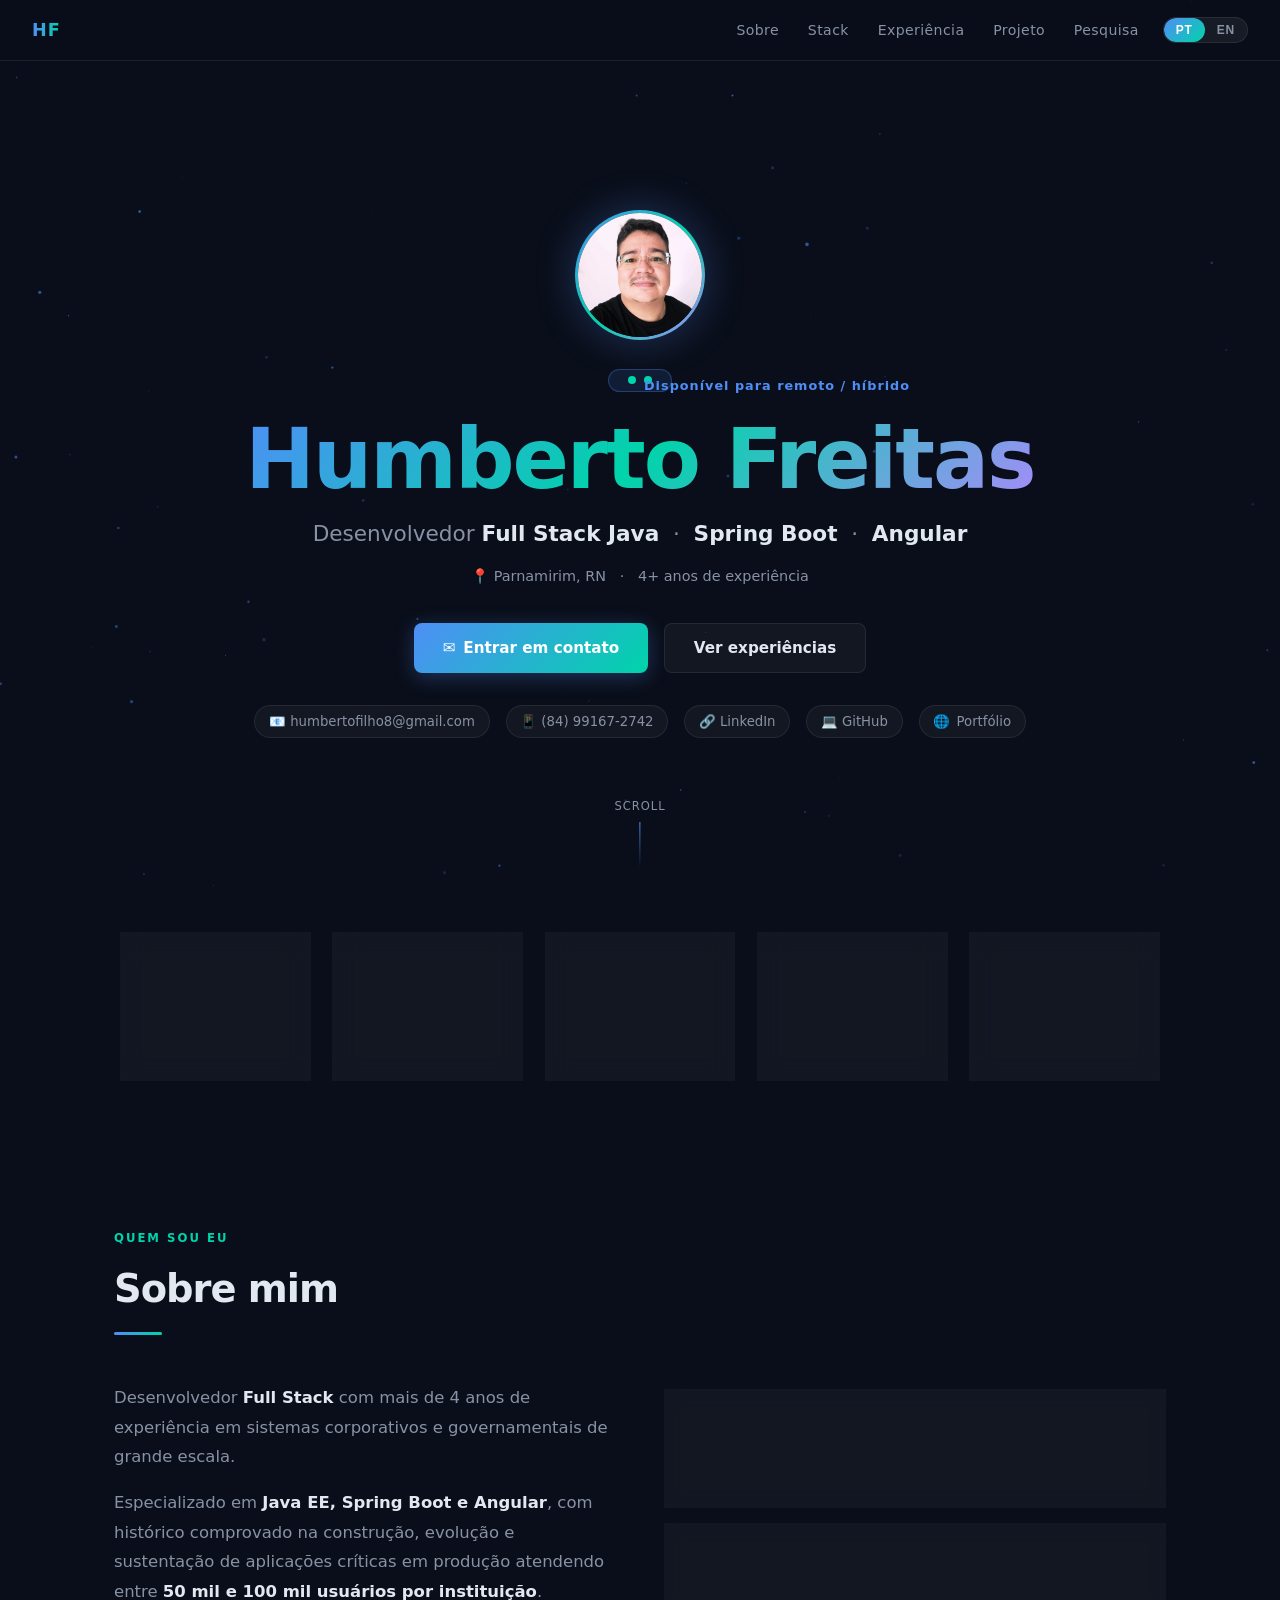
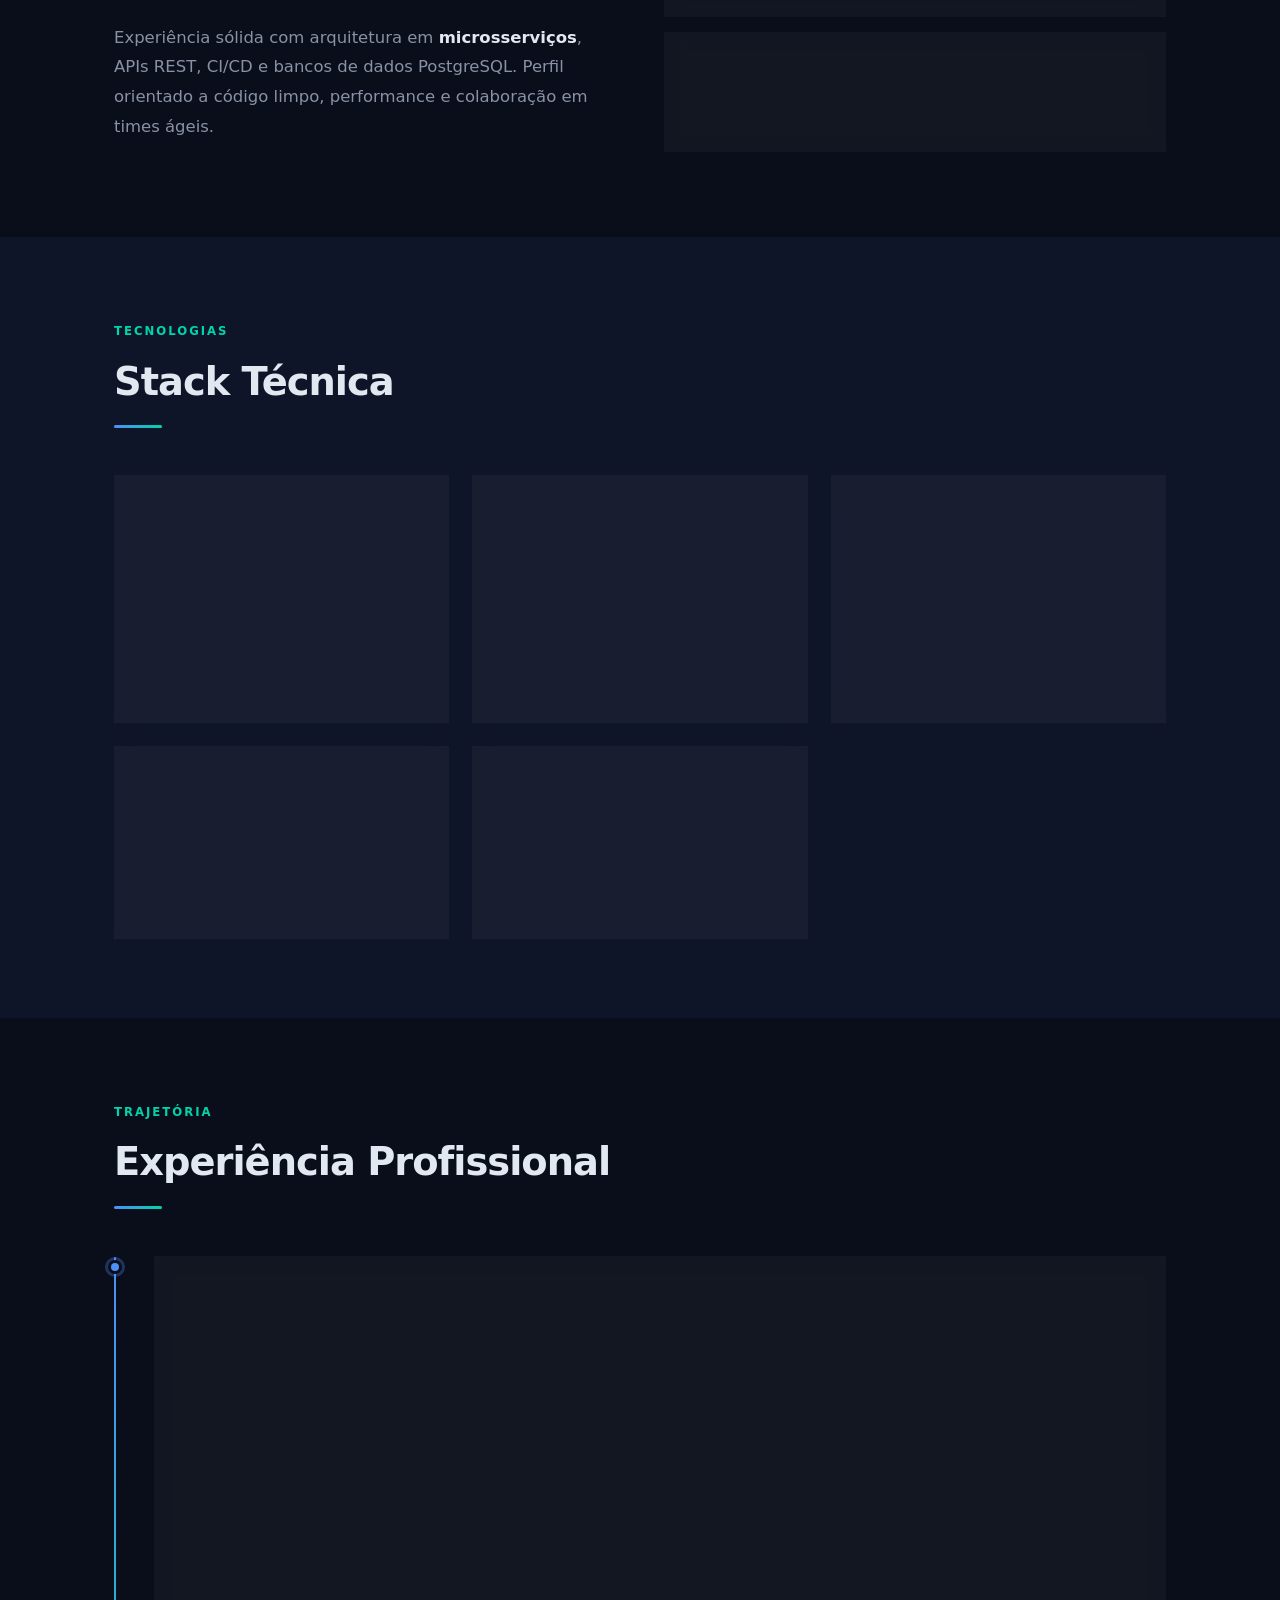
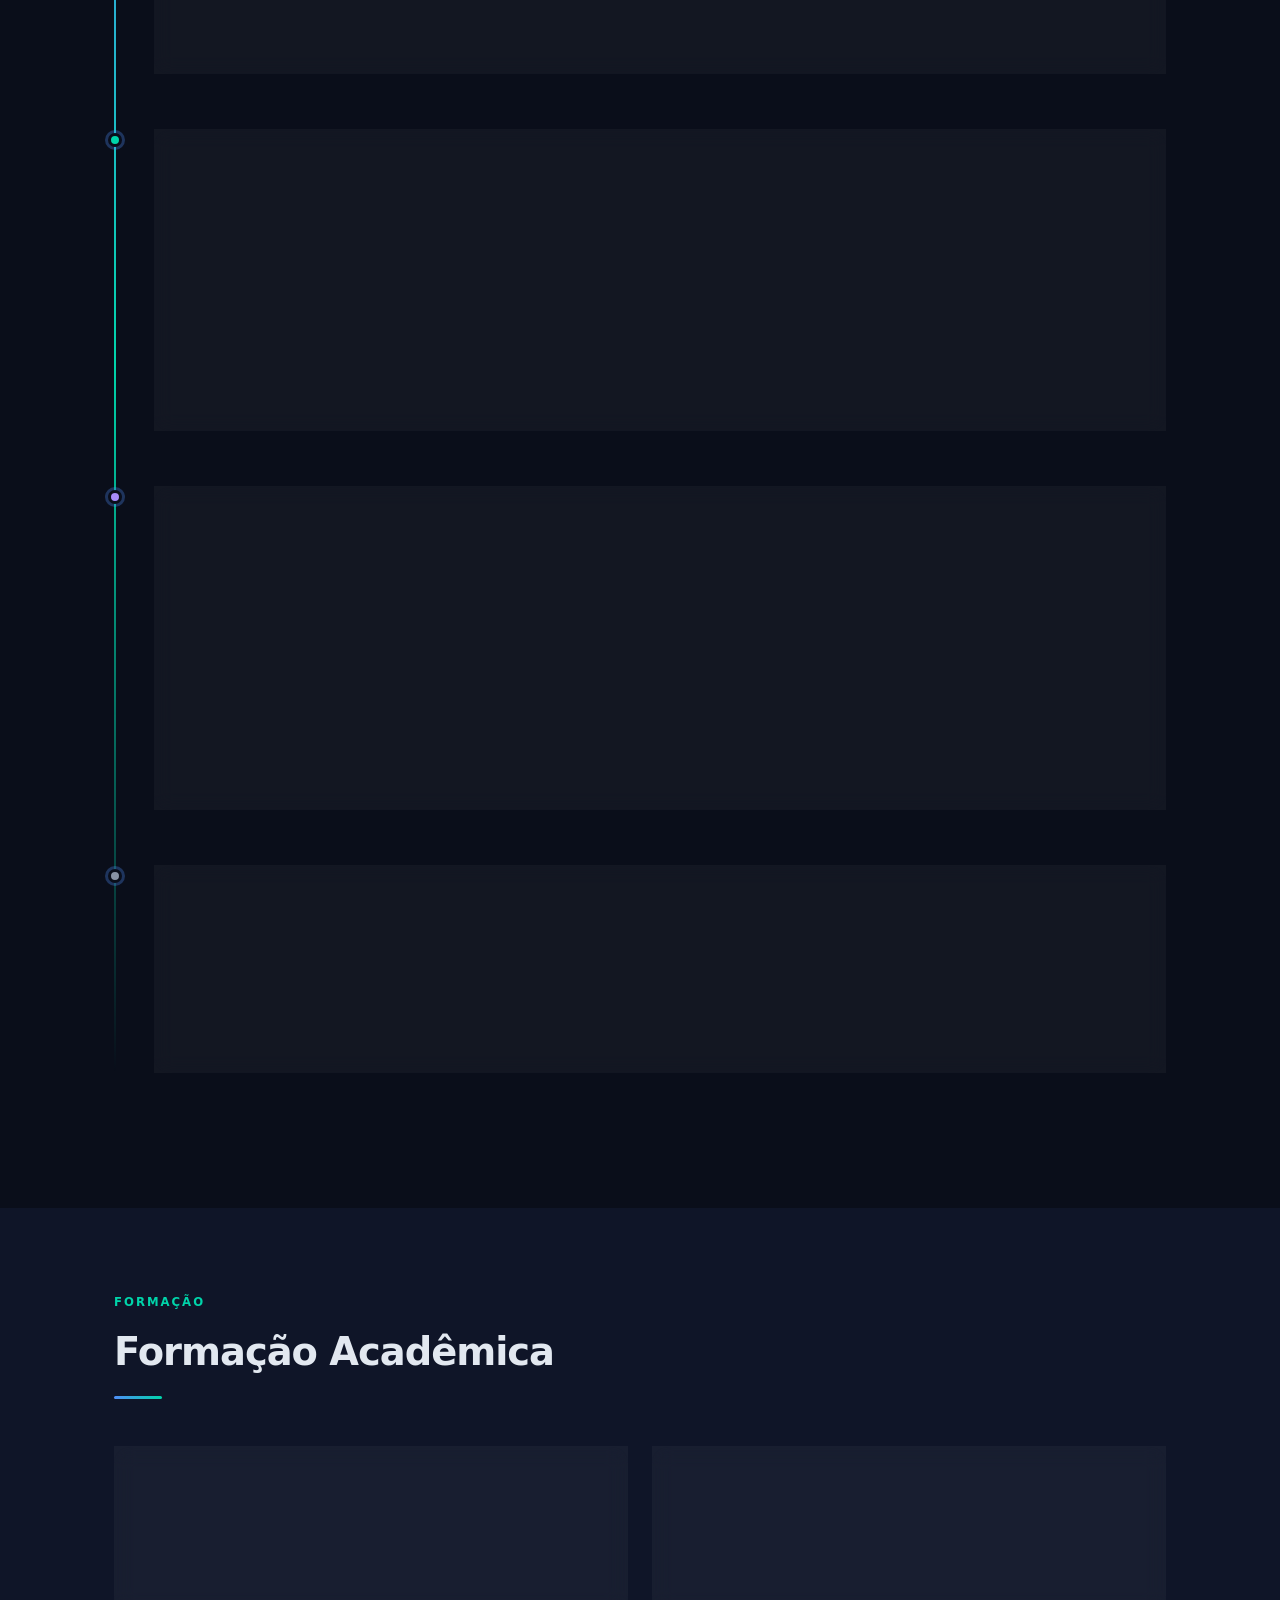
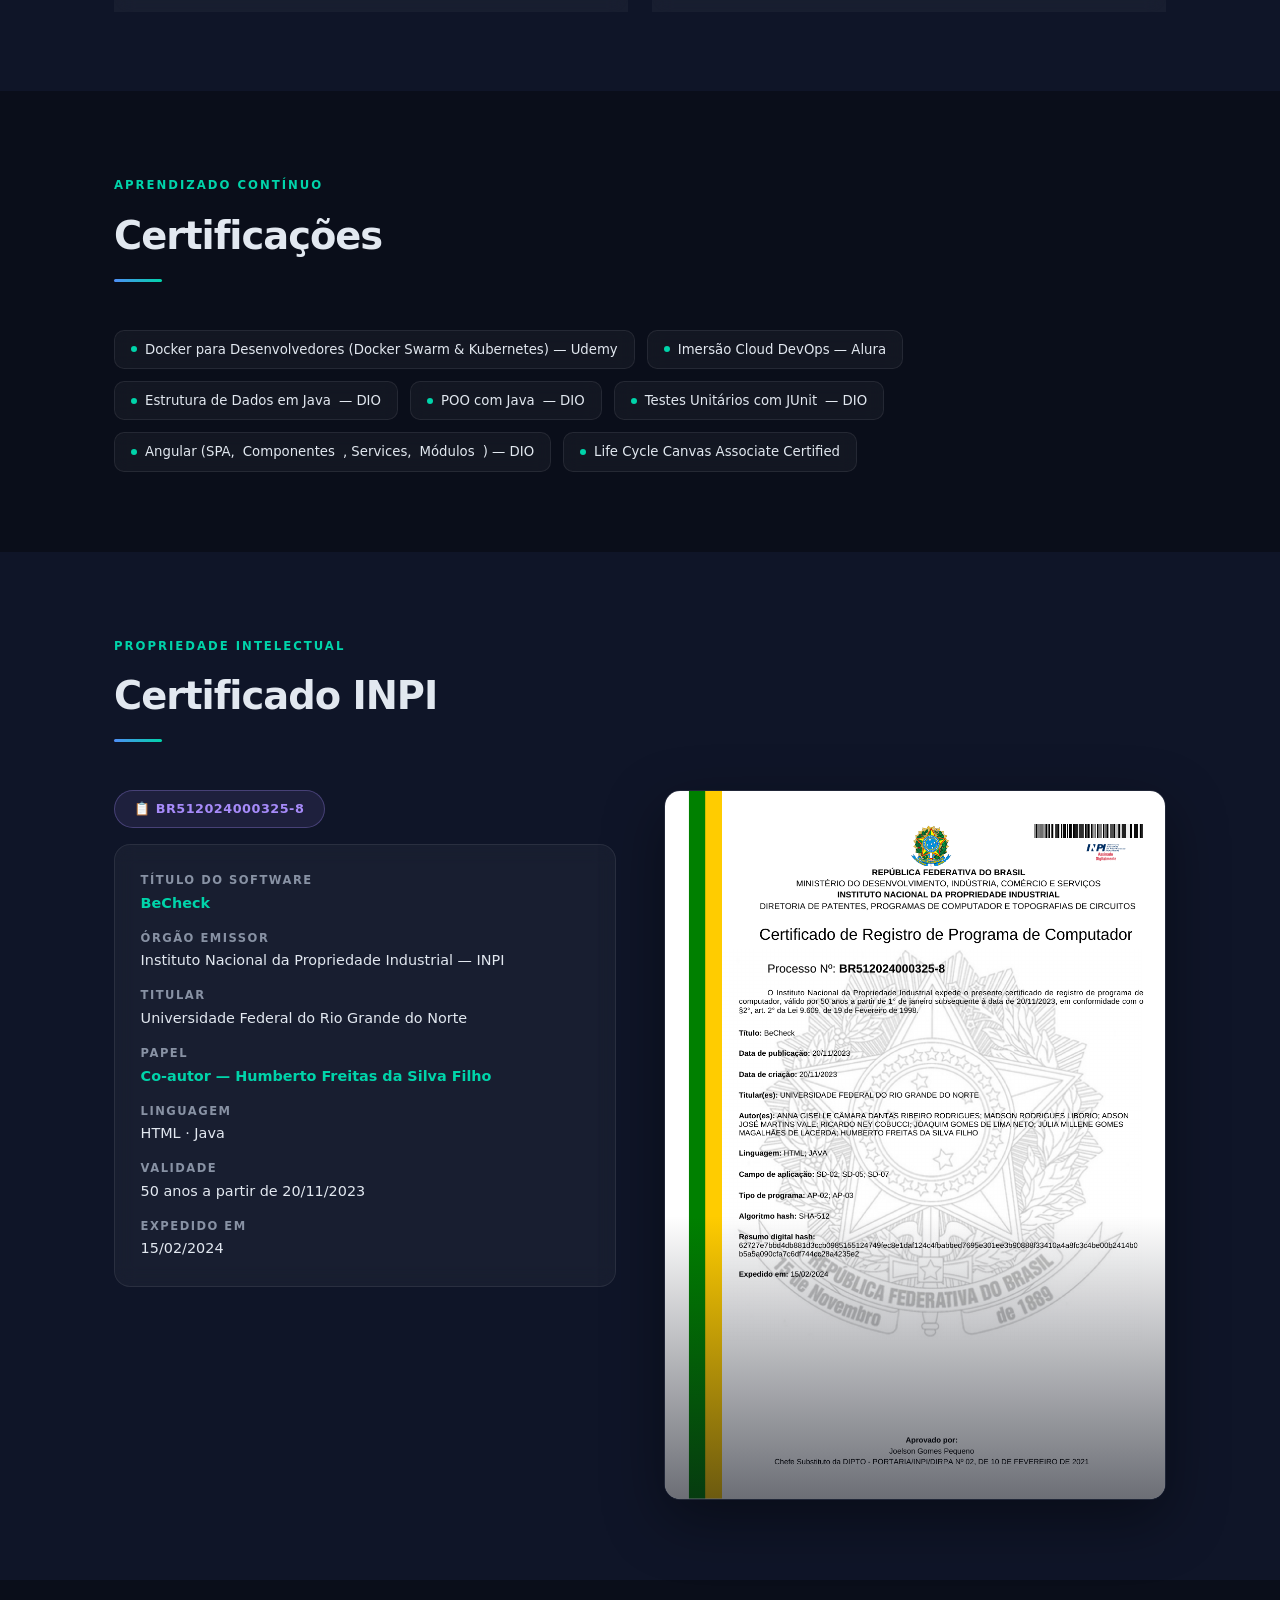
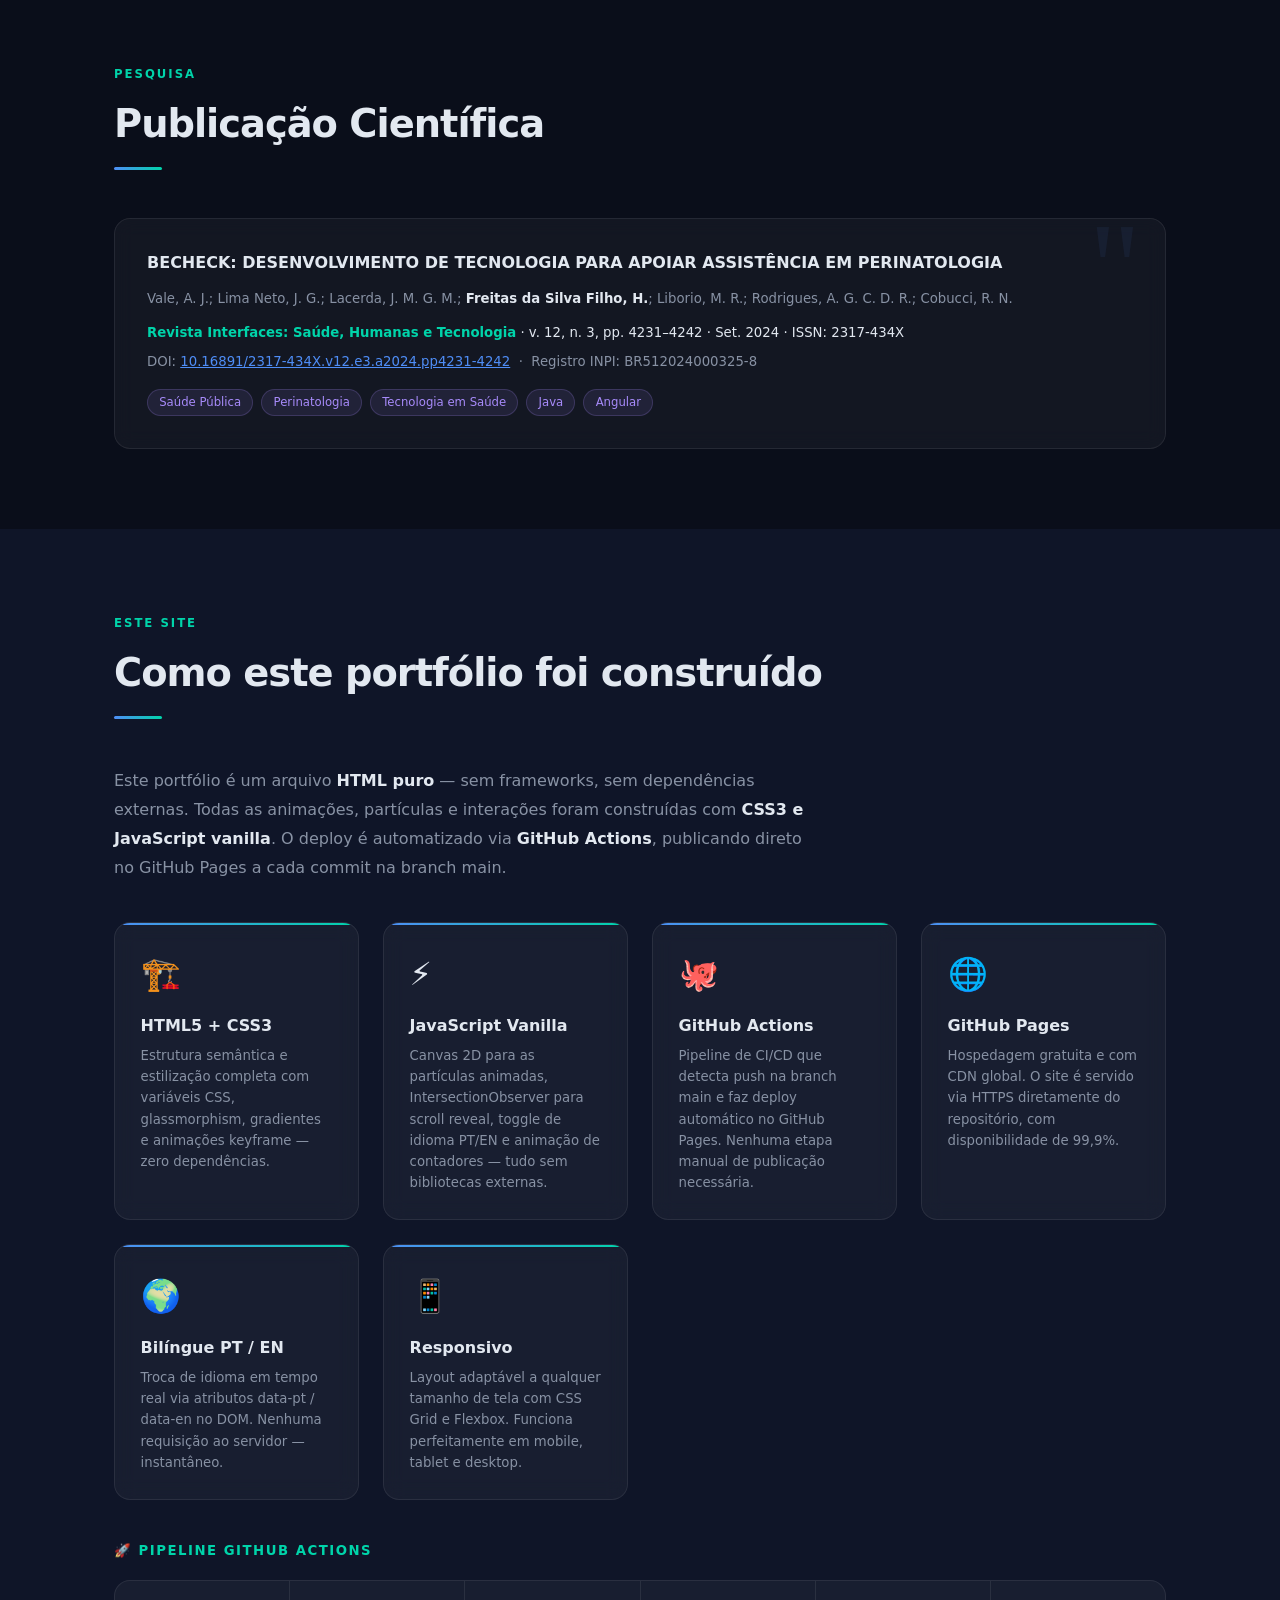
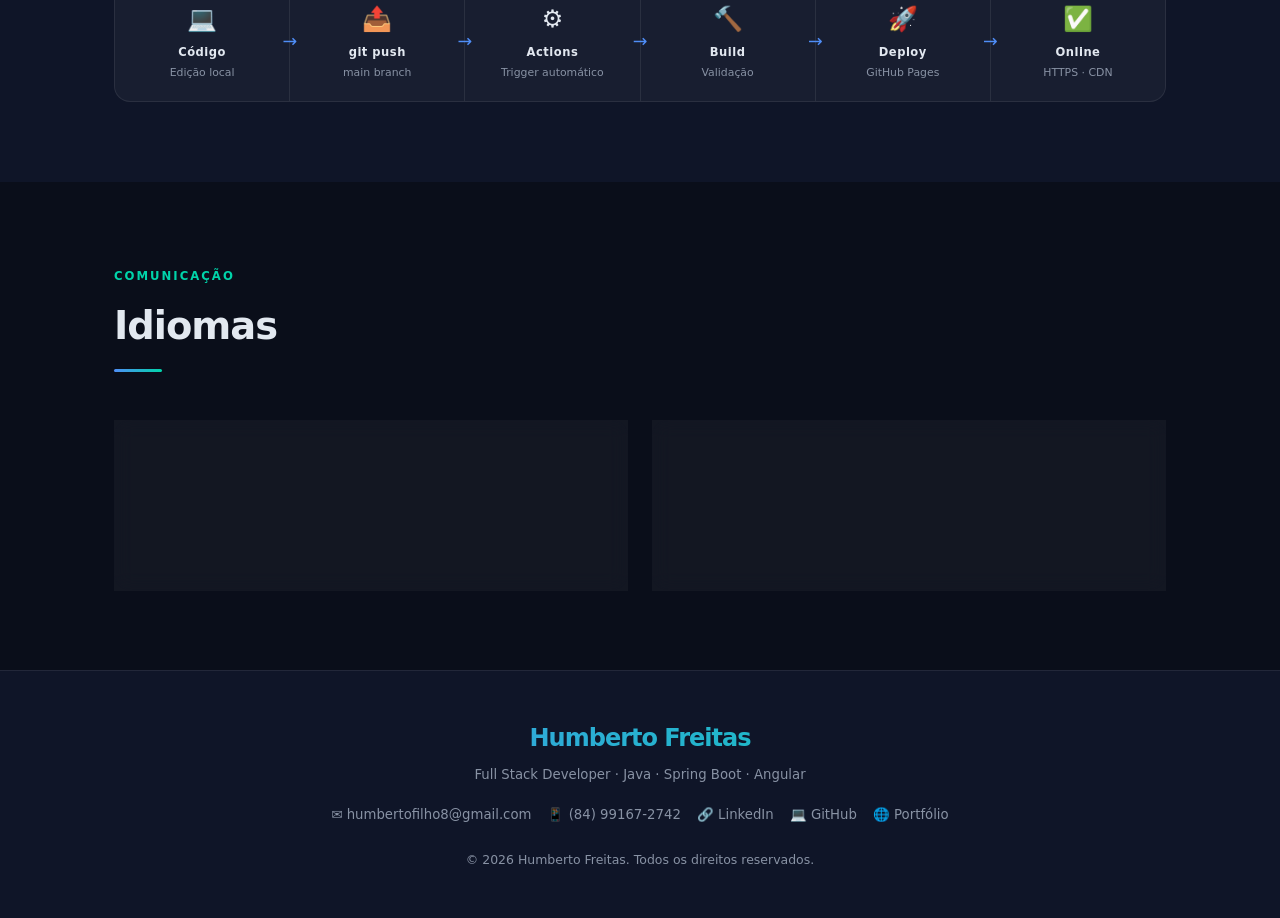
==== commit 6161c2a2: "fix: embed real profile photo in portfolio landing page" ====
--- a/portfolio-landing.html
+++ b/portfolio-landing.html
@@ -73,11 +73,14 @@
       align-items: center; justify-content: center;
       text-align: center; padding: 7rem 1.5rem 4rem;
     }
-    .hero-avatar-wrap { margin-bottom: 1.8rem; animation: fadeDown .5s ease both; }
     .hero-avatar {
       width: 130px; height: 130px; border-radius: 50%;
-      display: block;
-      filter: drop-shadow(0 0 30px rgba(79,142,247,.35));
+      border: 3px solid transparent;
+      background: linear-gradient(var(--bg), var(--bg)) padding-box,
+                  linear-gradient(135deg, var(--primary), var(--accent), var(--purple)) border-box;
+      object-fit: cover; margin-bottom: 1.8rem;
+      box-shadow: 0 0 40px rgba(79,142,247,.3);
+      animation: fadeDown .5s ease both;
     }
     .hero-badge {
       display: inline-flex; align-items: center; gap: .5rem;
@@ -464,23 +467,7 @@
 
 <!-- ── Hero ── -->
 <section id="hero">
-  <div class="hero-avatar-wrap">
-    <svg class="hero-avatar" viewBox="0 0 130 130" xmlns="http://www.w3.org/2000/svg">
-      <defs>
-        <linearGradient id="avatarGrad" x1="0%" y1="0%" x2="100%" y2="100%">
-          <stop offset="0%" style="stop-color:#4f8ef7"/>
-          <stop offset="50%" style="stop-color:#00d4aa"/>
-          <stop offset="100%" style="stop-color:#a78bfa"/>
-        </linearGradient>
-        <clipPath id="circle"><circle cx="65" cy="65" r="62"/></clipPath>
-      </defs>
-      <circle cx="65" cy="65" r="65" fill="url(#avatarGrad)" opacity="0.15"/>
-      <circle cx="65" cy="65" r="62" fill="#0f1528" clip-path="url(#circle)"/>
-      <text x="65" y="78" text-anchor="middle" font-family="Segoe UI,system-ui,sans-serif"
-            font-size="42" font-weight="800" fill="url(#avatarGrad)">HF</text>
-      <circle cx="65" cy="65" r="63" fill="none" stroke="url(#avatarGrad)" stroke-width="2" opacity="0.6"/>
-    </svg>
-  </div>
+  <img class="hero-avatar" src="[data-uri]" alt="Humberto Freitas" />
 
   <div class="hero-badge">
     <span></span>
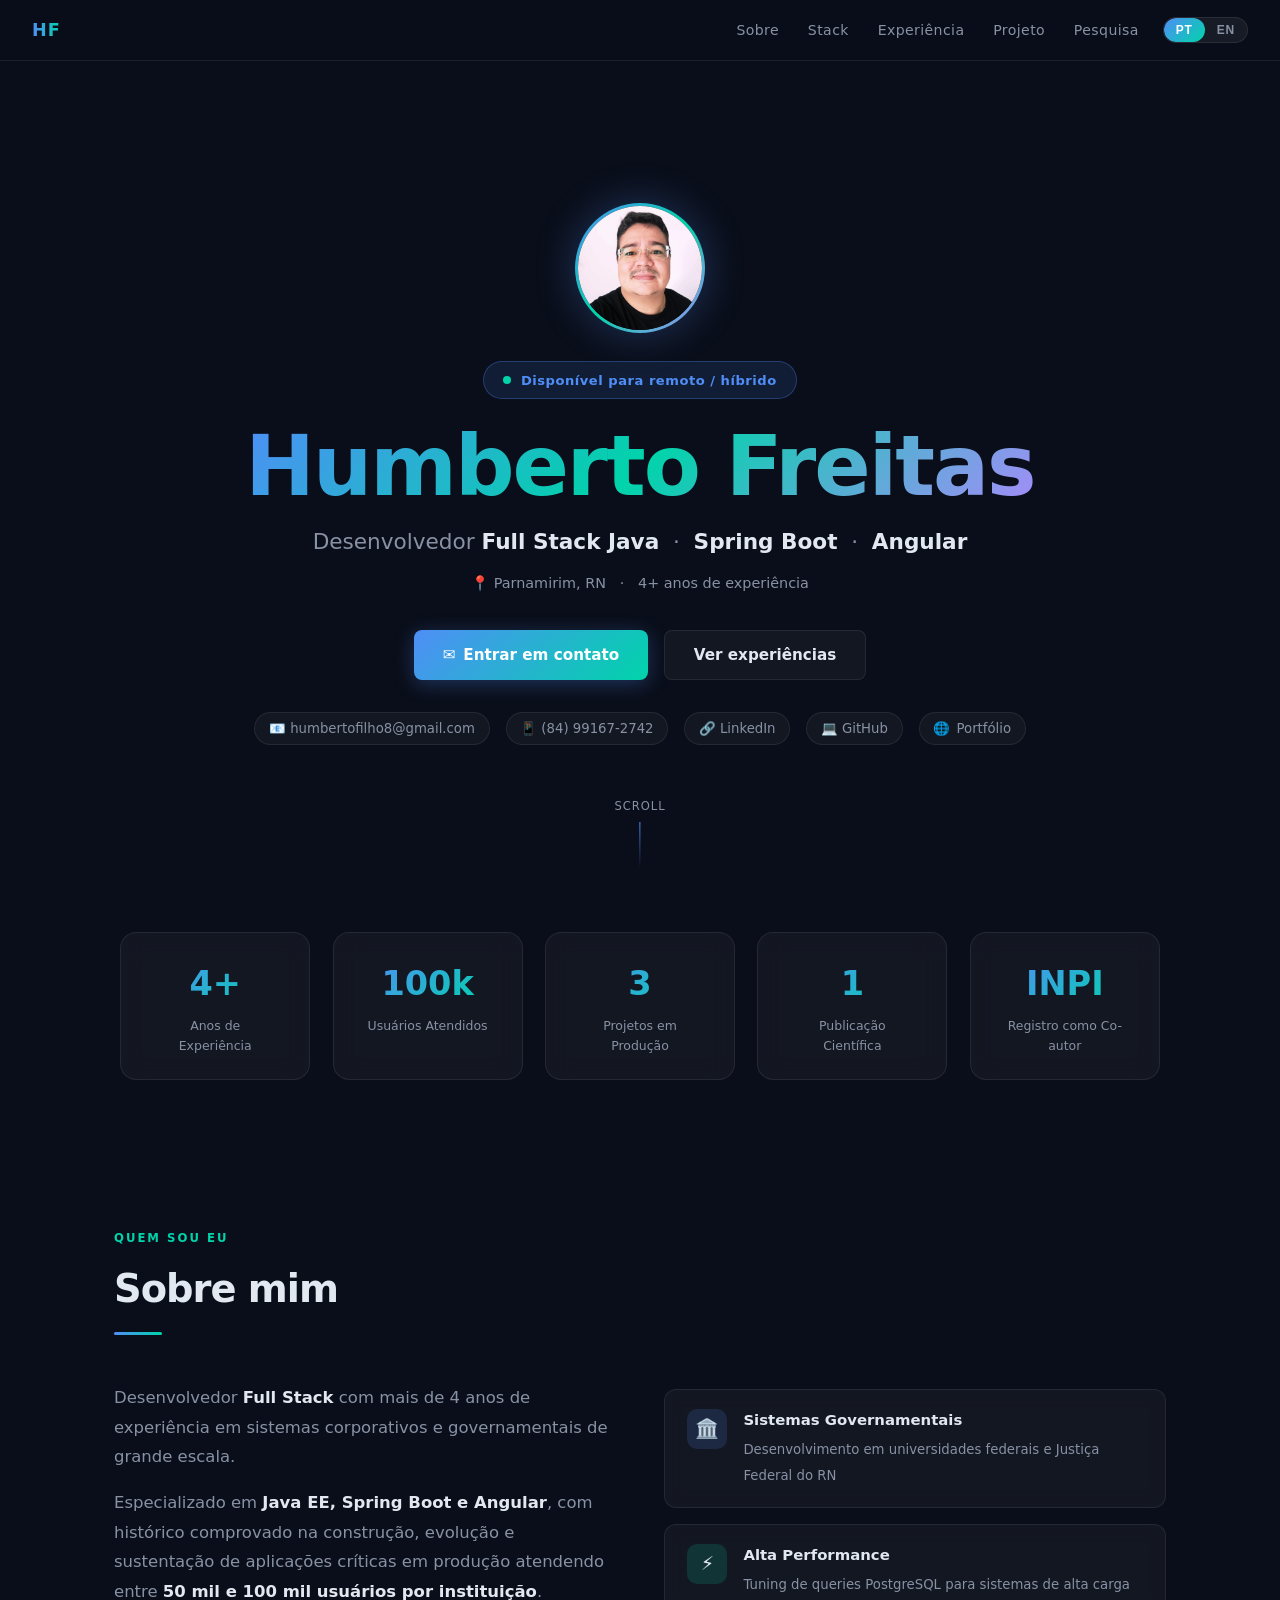
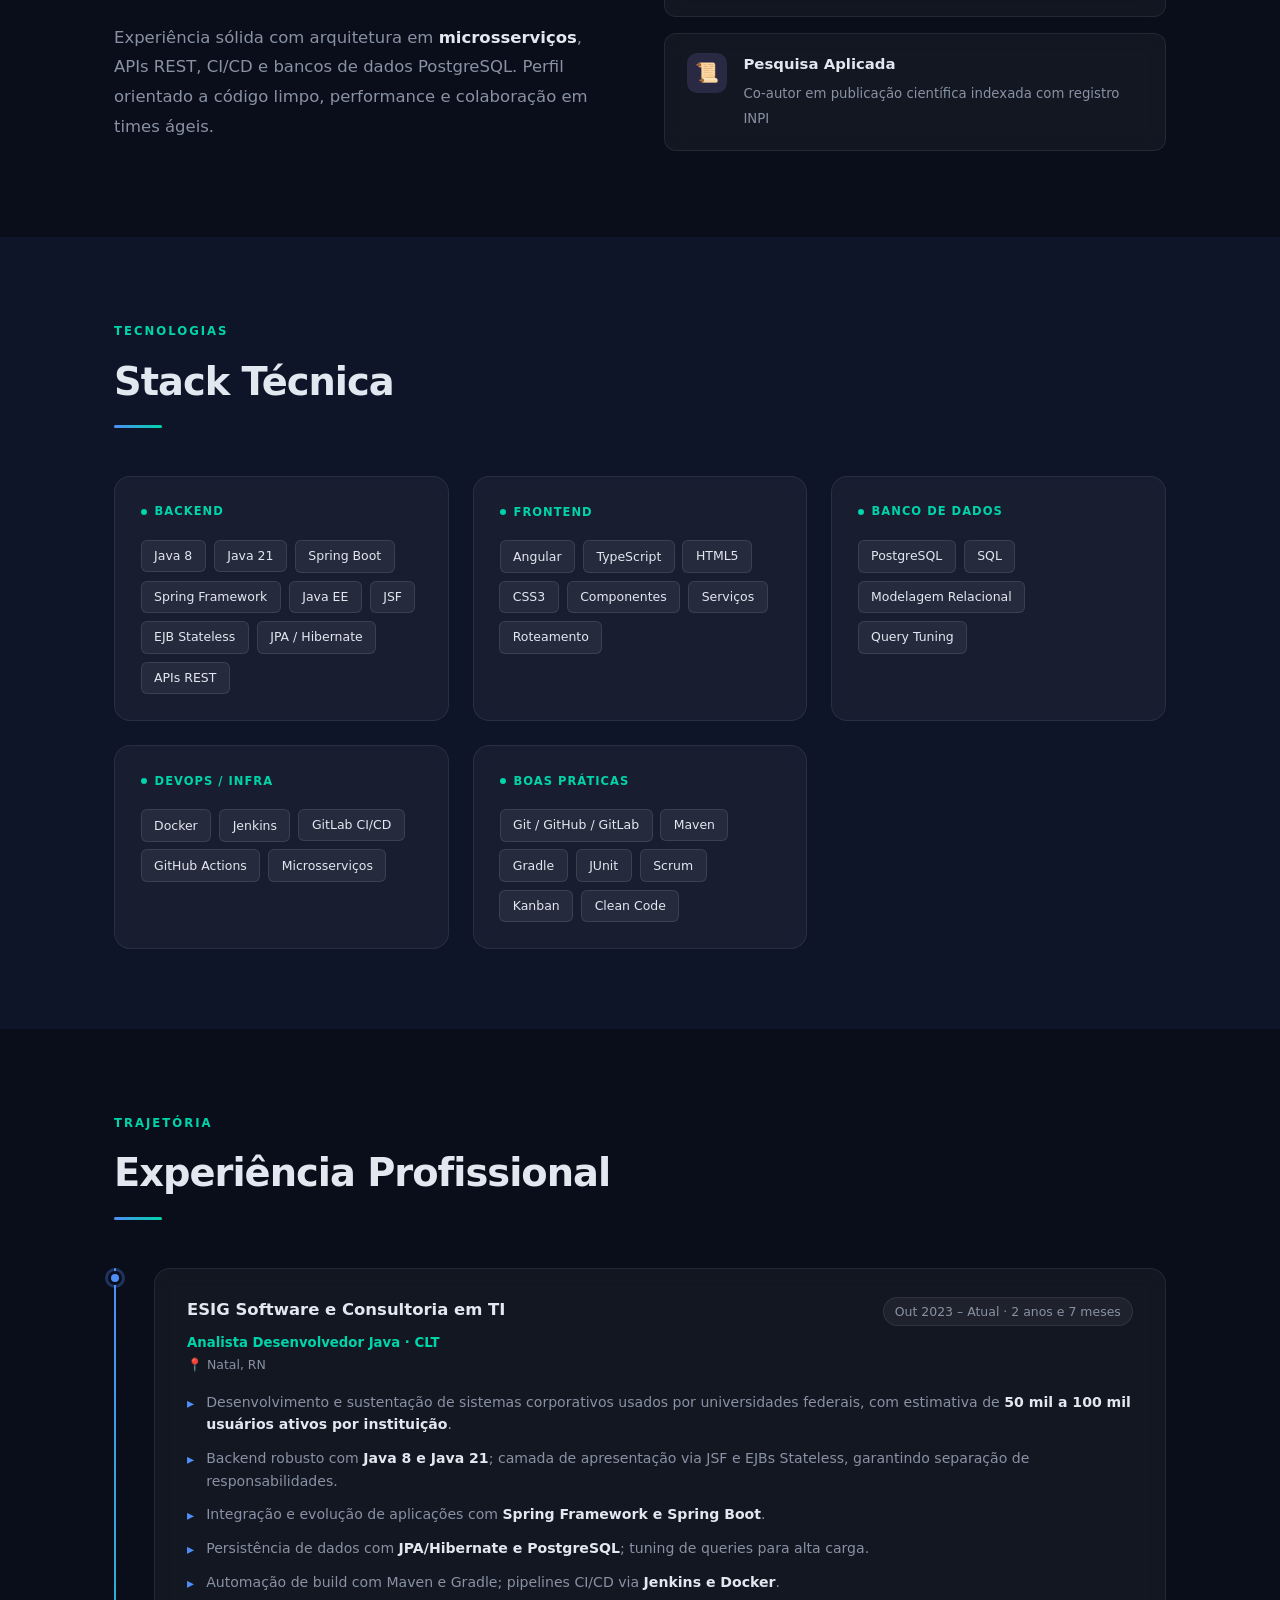
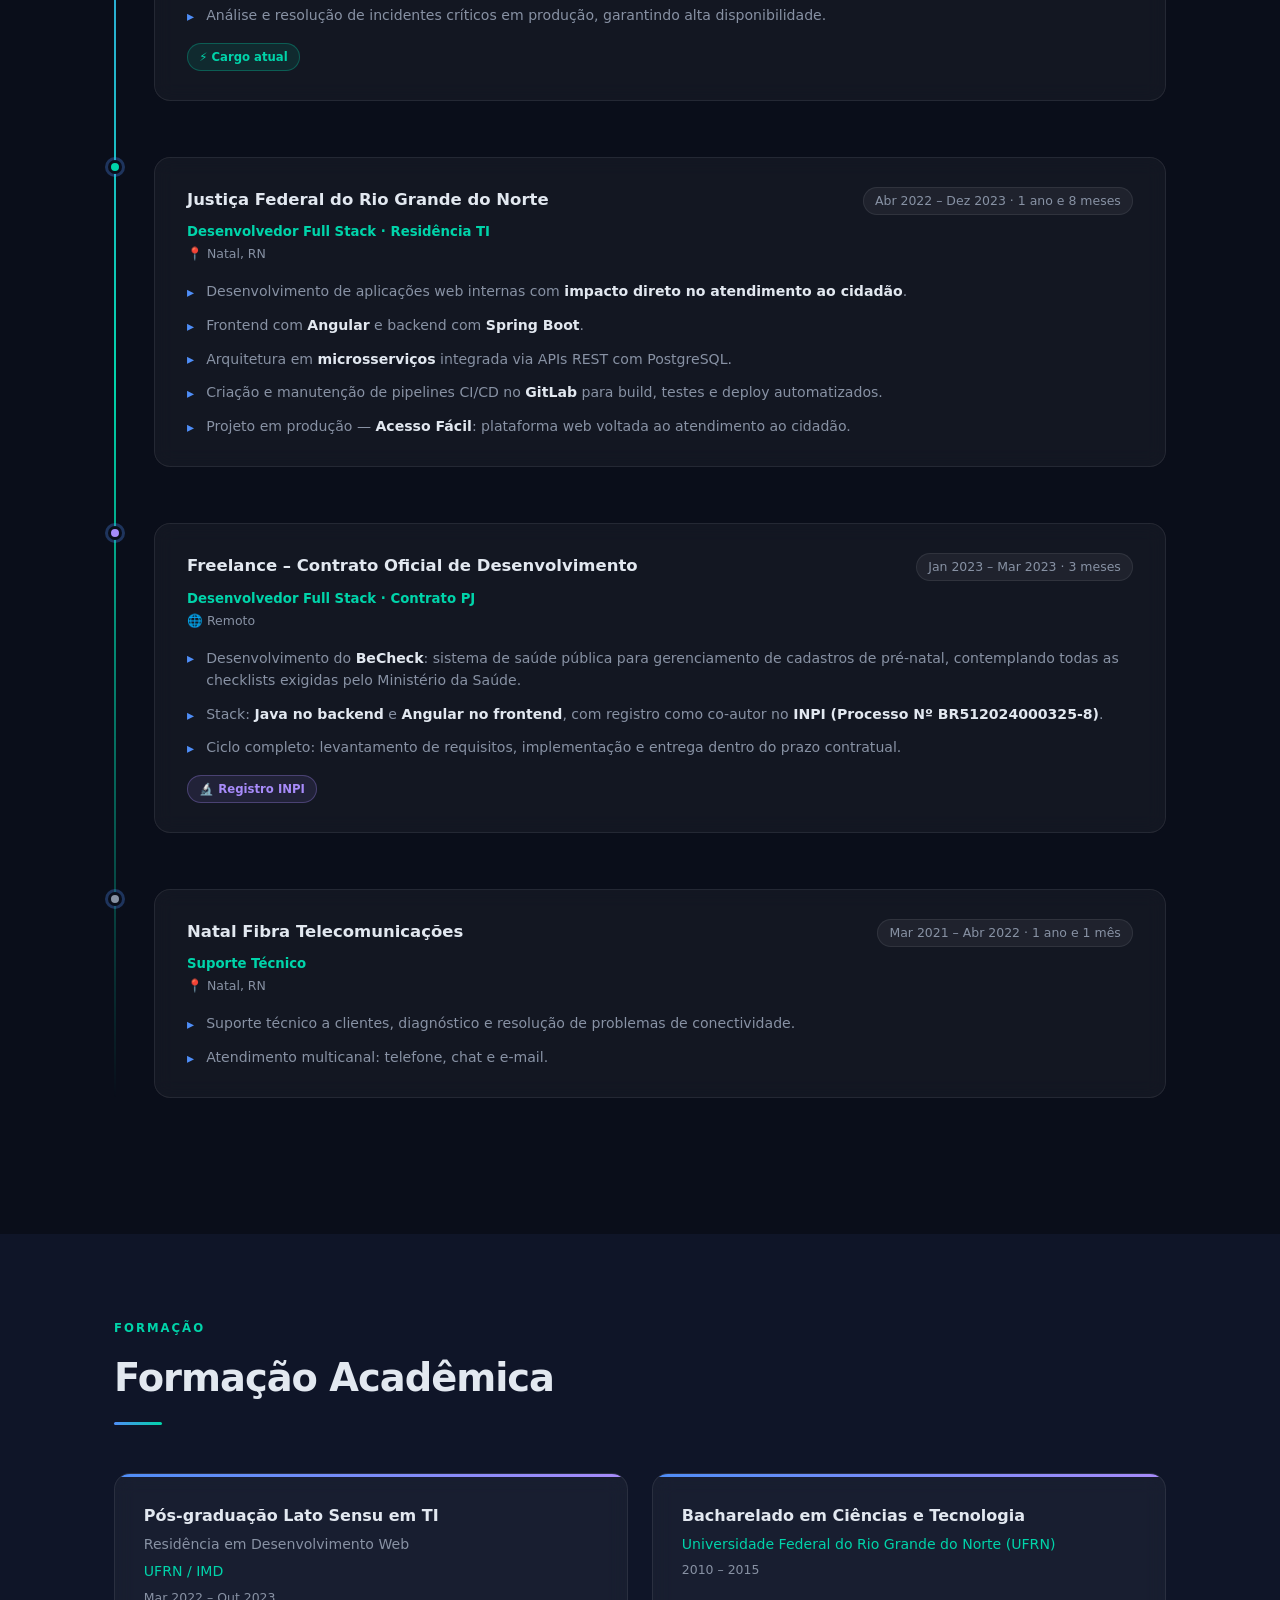
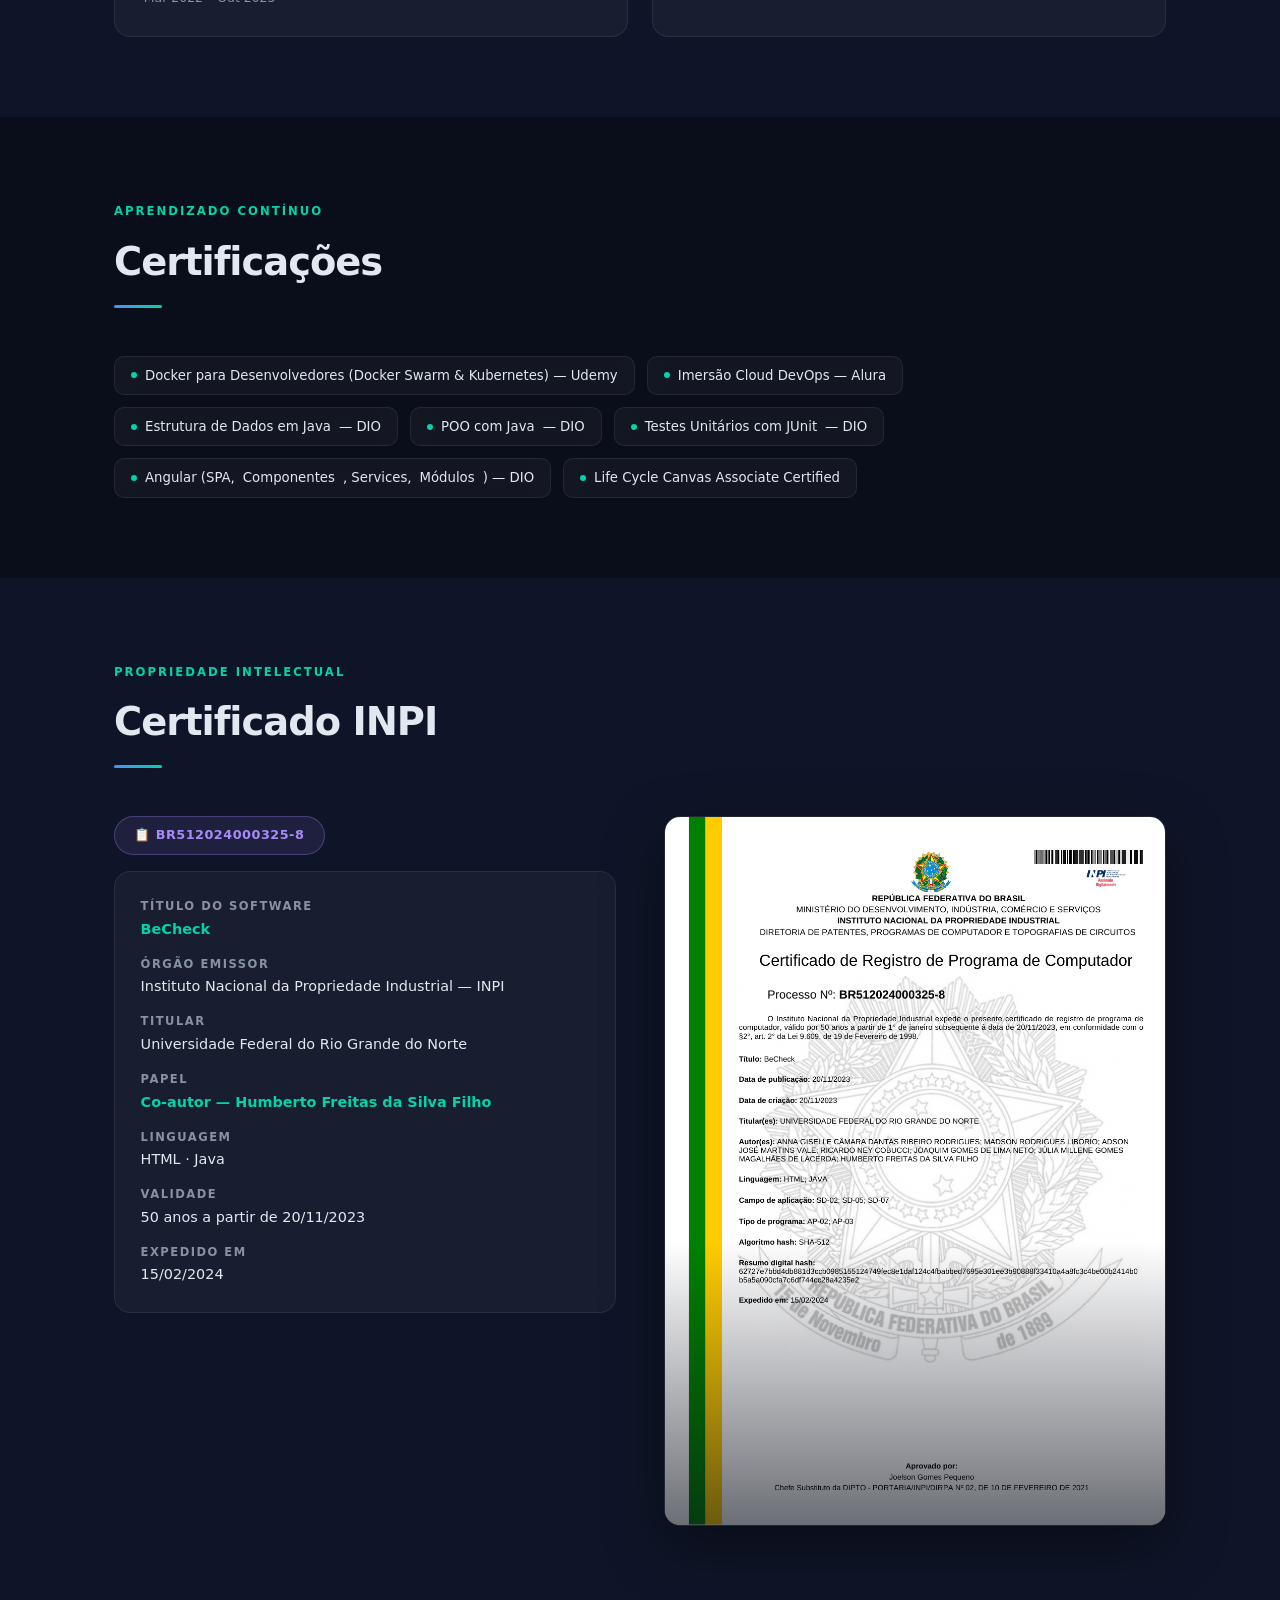
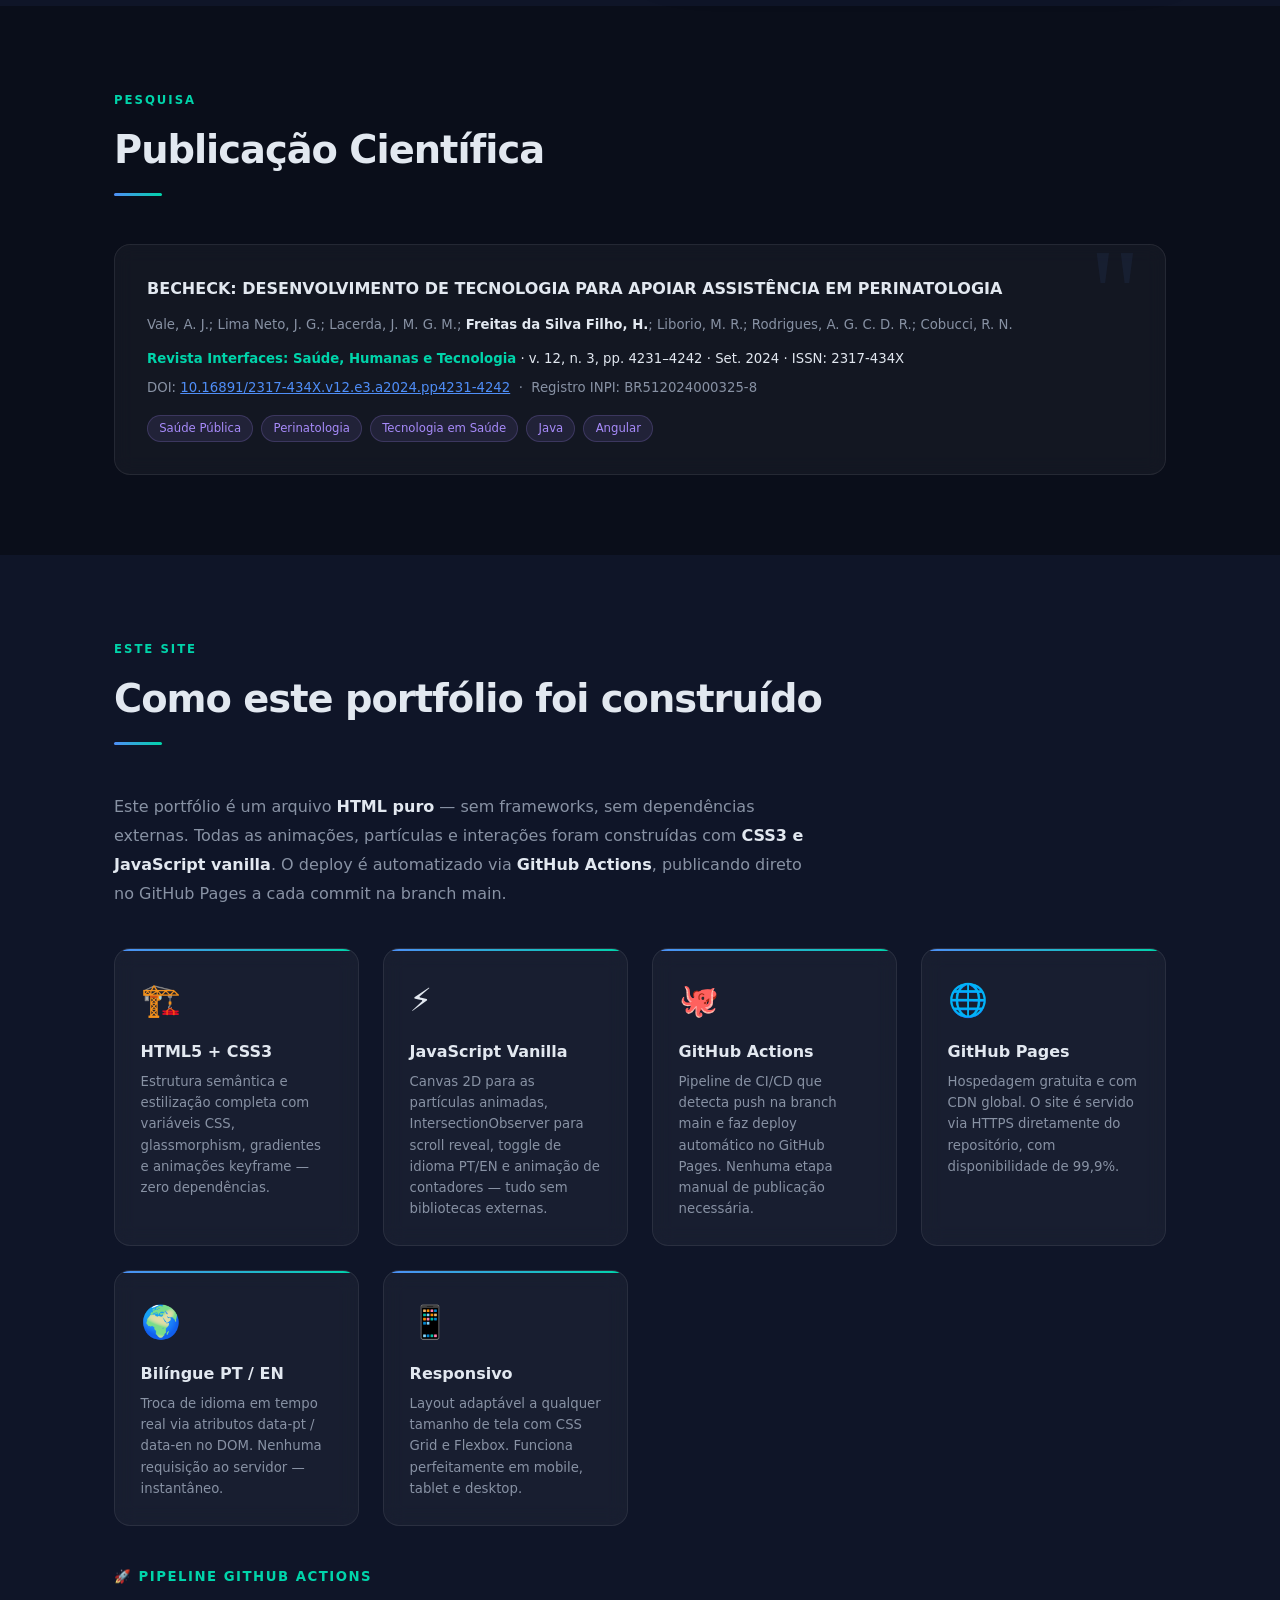
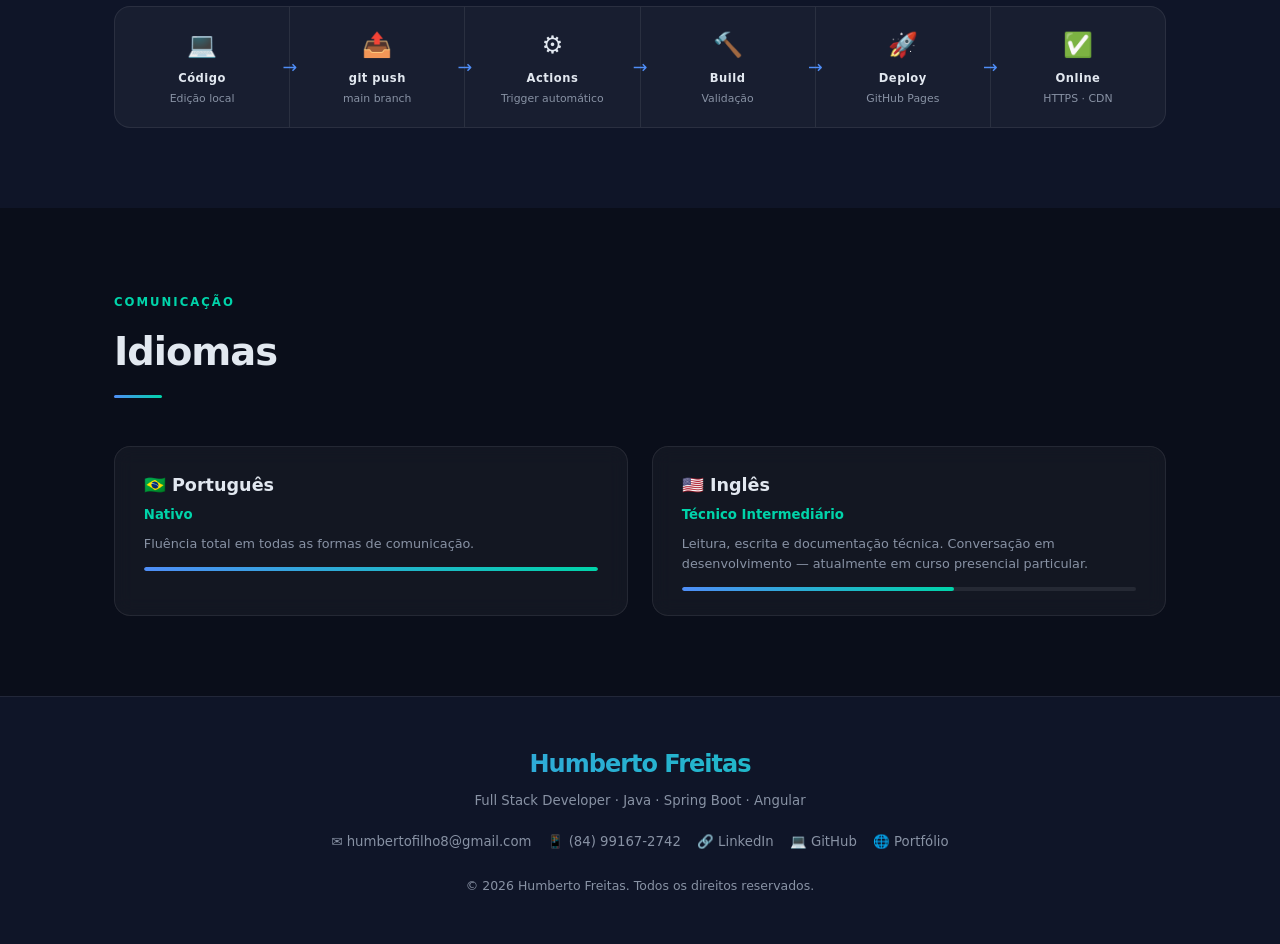
==== commit e89d8cc0: "Nova versão PT/EN" ====
--- a/portfolio-landing.html
+++ b/portfolio-landing.html
@@ -83,14 +83,18 @@
       animation: fadeDown .5s ease both;
     }
     .hero-badge {
-      display: inline-flex; align-items: center; gap: .5rem;
+      display: inline-flex; align-items: center; gap: .6rem;
       background: rgba(79,142,247,.12); border: 1px solid rgba(79,142,247,.3);
-      color: var(--primary); padding: .4rem 1.2rem; border-radius: 999px;
-      font-size: .8rem; font-weight: 600; letter-spacing: 1px;
-      white-space: nowrap; flex-wrap: nowrap;
-      margin-bottom: 1.5rem; animation: fadeDown .6s .05s ease both;
-    }
-    .hero-badge span { width: 8px; height: 8px; border-radius: 50%; background: var(--accent); animation: pulse 1.5s infinite; }
+      color: var(--primary); padding: .45rem 1.2rem;
+      border-radius: 999px; font-size: .82rem; font-weight: 600;
+      letter-spacing: .5px; width: max-content; max-width: 100%;
+      margin: 0 auto 1.5rem auto;
+      animation: fadeDown .6s .05s ease both;
+    }
+    .hero-badge .badge-dot {
+      display: inline-block; width: 8px; height: 8px; flex-shrink: 0;
+      border-radius: 50%; background: var(--accent); animation: pulse 1.5s infinite;
+    }
     .hero-name {
       font-size: clamp(2.8rem, 7vw, 5.2rem); font-weight: 800;
       letter-spacing: -2px; line-height: 1.05;
@@ -218,11 +222,12 @@
     }
     .skill-group:hover { border-color: var(--accent); transform: translateY(-4px); }
     .skill-group-title {
-      display: flex; align-items: center; gap: .6rem;
-      font-size: .78rem; font-weight: 700; letter-spacing: 1.5px;
-      text-transform: uppercase; color: var(--accent); margin-bottom: 1.2rem;
-    }
-    .skill-group-title span { width: 6px; height: 6px; border-radius: 50%; background: var(--accent); }
+      display: flex; align-items: center; gap: .5rem;
+      font-size: .72rem; font-weight: 700; letter-spacing: 1px;
+      text-transform: uppercase; color: var(--accent);
+      margin-bottom: 1.2rem; white-space: nowrap; flex-wrap: nowrap;
+    }
+    .skill-group-title .dot { width: 6px; height: 6px; flex-shrink: 0; border-radius: 50%; background: var(--accent); }
     .skill-tags { display: flex; flex-wrap: wrap; gap: .5rem; }
     .skill-tag {
       padding: .33rem .78rem; border-radius: 6px; font-size: .78rem; font-weight: 500;
@@ -260,9 +265,15 @@
     }
     .tl-role { margin-top: .4rem; font-size: .83rem; font-weight: 600; color: var(--accent); }
     .tl-location { font-size: .78rem; color: var(--muted); margin-bottom: 1rem; margin-top: .1rem; }
-    .tl-bullets { list-style: none; display: flex; flex-direction: column; gap: .6rem; }
-    .tl-bullets li { display: flex; gap: .75rem; font-size: .88rem; color: var(--muted); line-height: 1.5; }
-    .tl-bullets li::before { content: '▸'; color: var(--primary); flex-shrink: 0; margin-top: .05rem; }
+    .tl-bullets { list-style: none; display: flex; flex-direction: column; gap: .7rem; }
+    .tl-bullets li {
+      position: relative; padding-left: 1.2rem;
+      font-size: .88rem; color: var(--muted); line-height: 1.6;
+    }
+    .tl-bullets li::before {
+      content: '▸'; color: var(--primary);
+      position: absolute; left: 0; top: .05rem;
+    }
     .tl-bullets li strong { color: var(--text); }
     .tl-badge {
       display: inline-block; margin-top: 1rem; font-size: .73rem; font-weight: 600;
@@ -425,8 +436,8 @@
     @keyframes fadeRight { from { opacity:0; transform:translateX(-20px) } to { opacity:1; transform:translateX(0) } }
     @keyframes pulse     { 0%,100% { opacity:1; transform:scale(1) } 50% { opacity:.5; transform:scale(.8) } }
     @keyframes scrollDrop { 0% { opacity:1; transform:scaleY(1); transform-origin:top } 100% { opacity:0; transform:scaleY(0); transform-origin:top } }
-    .reveal { opacity:0; transform:translateY(30px); transition:opacity .6s ease, transform .6s ease; }
-    .reveal.visible { opacity:1; transform:translateY(0); }
+    .js-ready .reveal { opacity:0; transform:translateY(30px); transition:opacity .6s ease, transform .6s ease; }
+    .js-ready .reveal.visible { opacity:1; transform:translateY(0); }
 
     @media (max-width: 900px) {
       #about .about-grid { grid-template-columns: 1fr; }
@@ -467,10 +478,10 @@
 
 <!-- ── Hero ── -->
 <section id="hero">
-  <img class="hero-avatar" src="[data-uri]" alt="Humberto Freitas" />
+  <img class="hero-avatar" src="profile-photo.jpg" alt="Humberto Freitas" />
 
   <div class="hero-badge">
-    <span></span>
+    <span class="badge-dot"></span>
     <span data-pt="Disponível para remoto / híbrido" data-en="Available for remote / hybrid">Disponível para remoto / híbrido</span>
   </div>
 
@@ -500,8 +511,8 @@
   <div class="hero-contacts">
     <a class="contact-chip" href="mailto:humbertofilho8@gmail.com">📧 humbertofilho8@gmail.com</a>
     <a class="contact-chip" href="tel:+5584991672742">📱 (84) 99167-2742</a>
-    <a class="contact-chip" href="#" target="_blank">🔗 LinkedIn</a>
-    <a class="contact-chip" href="#" target="_blank">💻 GitHub</a>
+    <a class="contact-chip" href="https://www.linkedin.com/in/humberto-freitasfilho/" target="_blank">🔗 LinkedIn</a>
+    <a class="contact-chip" href="https://github.com/HumbertoFF" target="_blank">💻 GitHub</a>
     <a class="contact-chip" href="#" target="_blank">🌐 <span data-pt="Portfólio" data-en="Portfolio">Portfólio</span></a>
   </div>
 
@@ -579,7 +590,7 @@
     </div>
     <div class="skills-grid">
       <div class="skill-group reveal">
-        <div class="skill-group-title"><span></span> Backend</div>
+        <div class="skill-group-title"><span class="dot"></span> Backend</div>
         <div class="skill-tags">
           <span class="skill-tag">Java 8</span><span class="skill-tag">Java 21</span>
           <span class="skill-tag">Spring Boot</span><span class="skill-tag">Spring Framework</span>
@@ -589,7 +600,7 @@
         </div>
       </div>
       <div class="skill-group reveal">
-        <div class="skill-group-title"><span></span> Frontend</div>
+        <div class="skill-group-title"><span class="dot"></span> Frontend</div>
         <div class="skill-tags">
           <span class="skill-tag">Angular</span><span class="skill-tag">TypeScript</span>
           <span class="skill-tag">HTML5</span><span class="skill-tag">CSS3</span>
@@ -597,7 +608,7 @@
         </div>
       </div>
       <div class="skill-group reveal">
-        <div class="skill-group-title"><span></span> <span data-pt="Banco de Dados" data-en="Database">Banco de Dados</span></div>
+        <div class="skill-group-title"><span class="dot"></span> <span data-pt="Banco de Dados" data-en="Database">Banco de Dados</span></div>
         <div class="skill-tags">
           <span class="skill-tag">PostgreSQL</span><span class="skill-tag">SQL</span>
           <span class="skill-tag" data-pt="Modelagem Relacional" data-en="Relational Modeling">Modelagem Relacional</span>
@@ -605,7 +616,7 @@
         </div>
       </div>
       <div class="skill-group reveal">
-        <div class="skill-group-title"><span></span> DevOps / Infra</div>
+        <div class="skill-group-title"><span class="dot"></span> DevOps / Infra</div>
         <div class="skill-tags">
           <span class="skill-tag">Docker</span><span class="skill-tag">Jenkins</span>
           <span class="skill-tag">GitLab CI/CD</span><span class="skill-tag">GitHub Actions</span>
@@ -613,7 +624,7 @@
         </div>
       </div>
       <div class="skill-group reveal">
-        <div class="skill-group-title"><span></span> <span data-pt="Boas Práticas" data-en="Best Practices">Boas Práticas</span></div>
+        <div class="skill-group-title"><span class="dot"></span> <span data-pt="Boas Práticas" data-en="Best Practices">Boas Práticas</span></div>
         <div class="skill-tags">
           <span class="skill-tag">Git / GitHub / GitLab</span><span class="skill-tag">Maven</span>
           <span class="skill-tag">Gradle</span><span class="skill-tag">JUnit</span>
@@ -800,7 +811,7 @@
         </div>
       </div>
       <div class="inpi-img-wrap reveal">
-        <img src="[data-uri]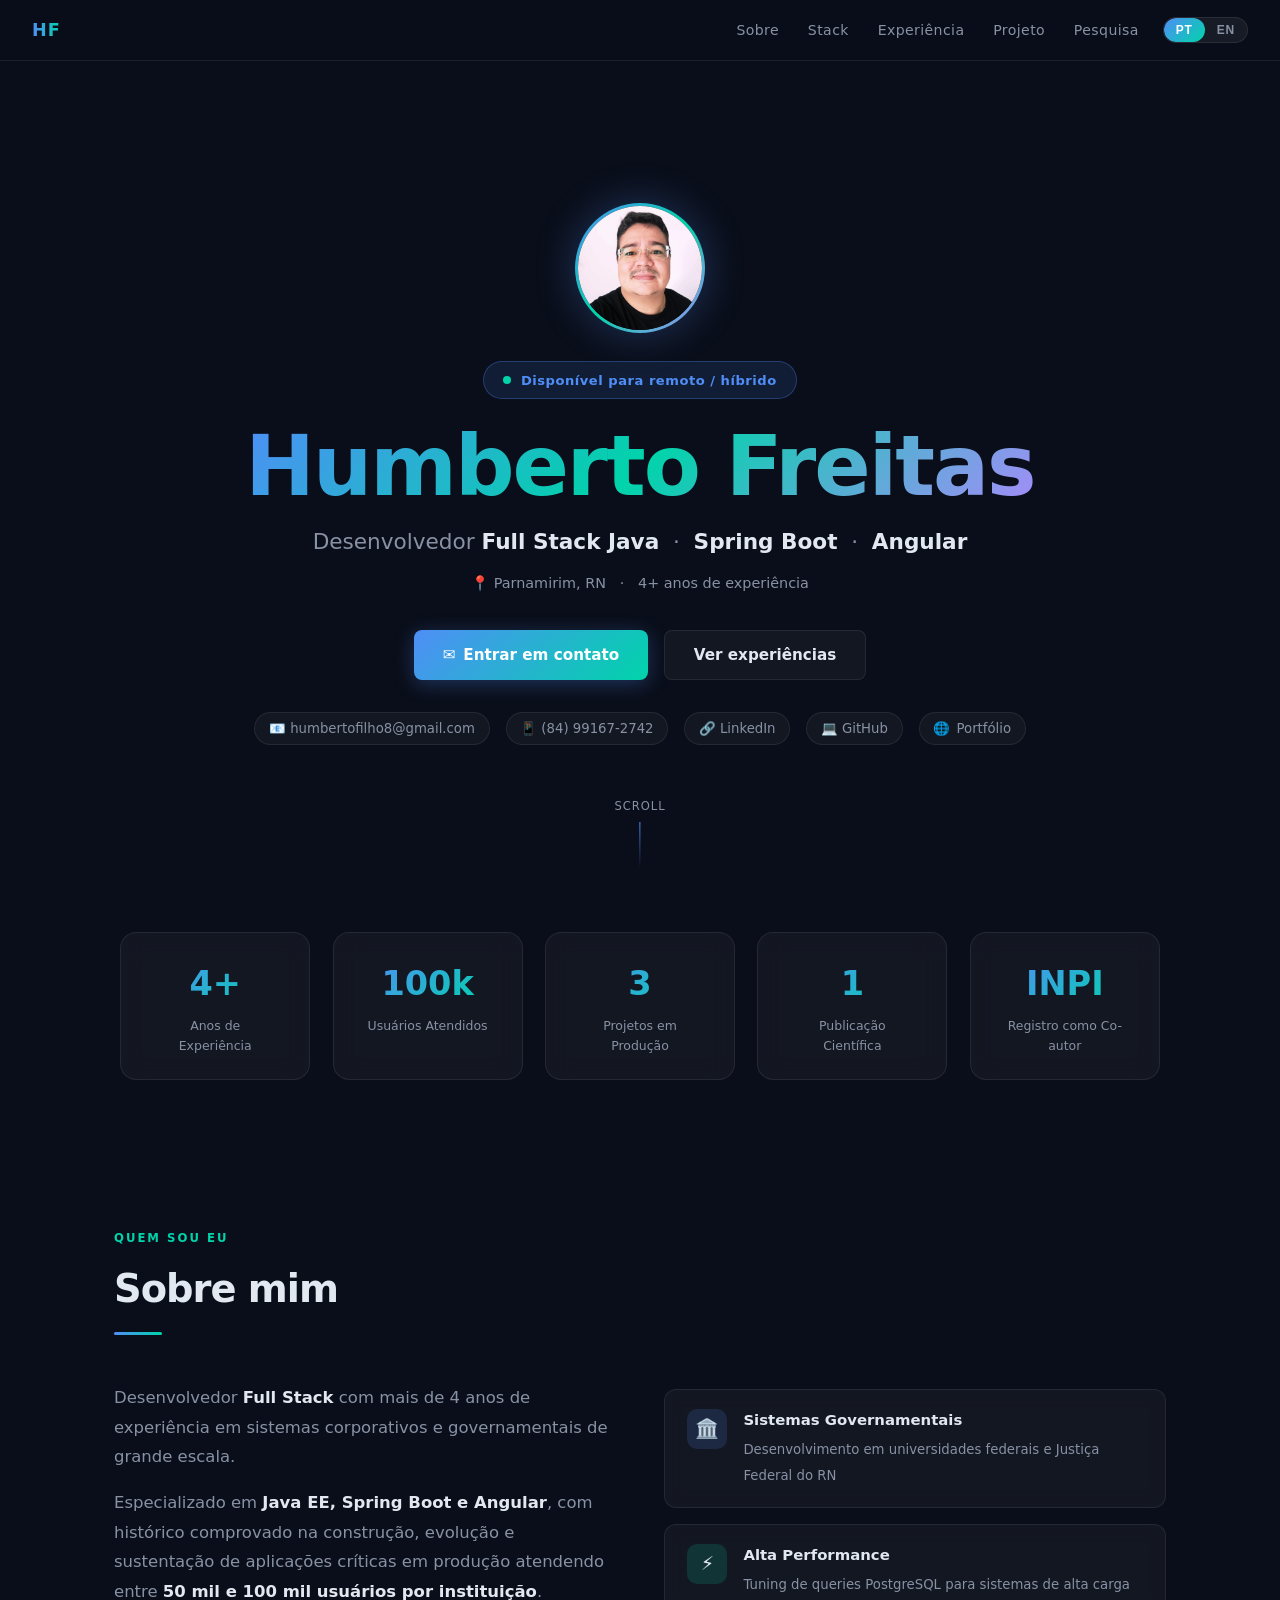
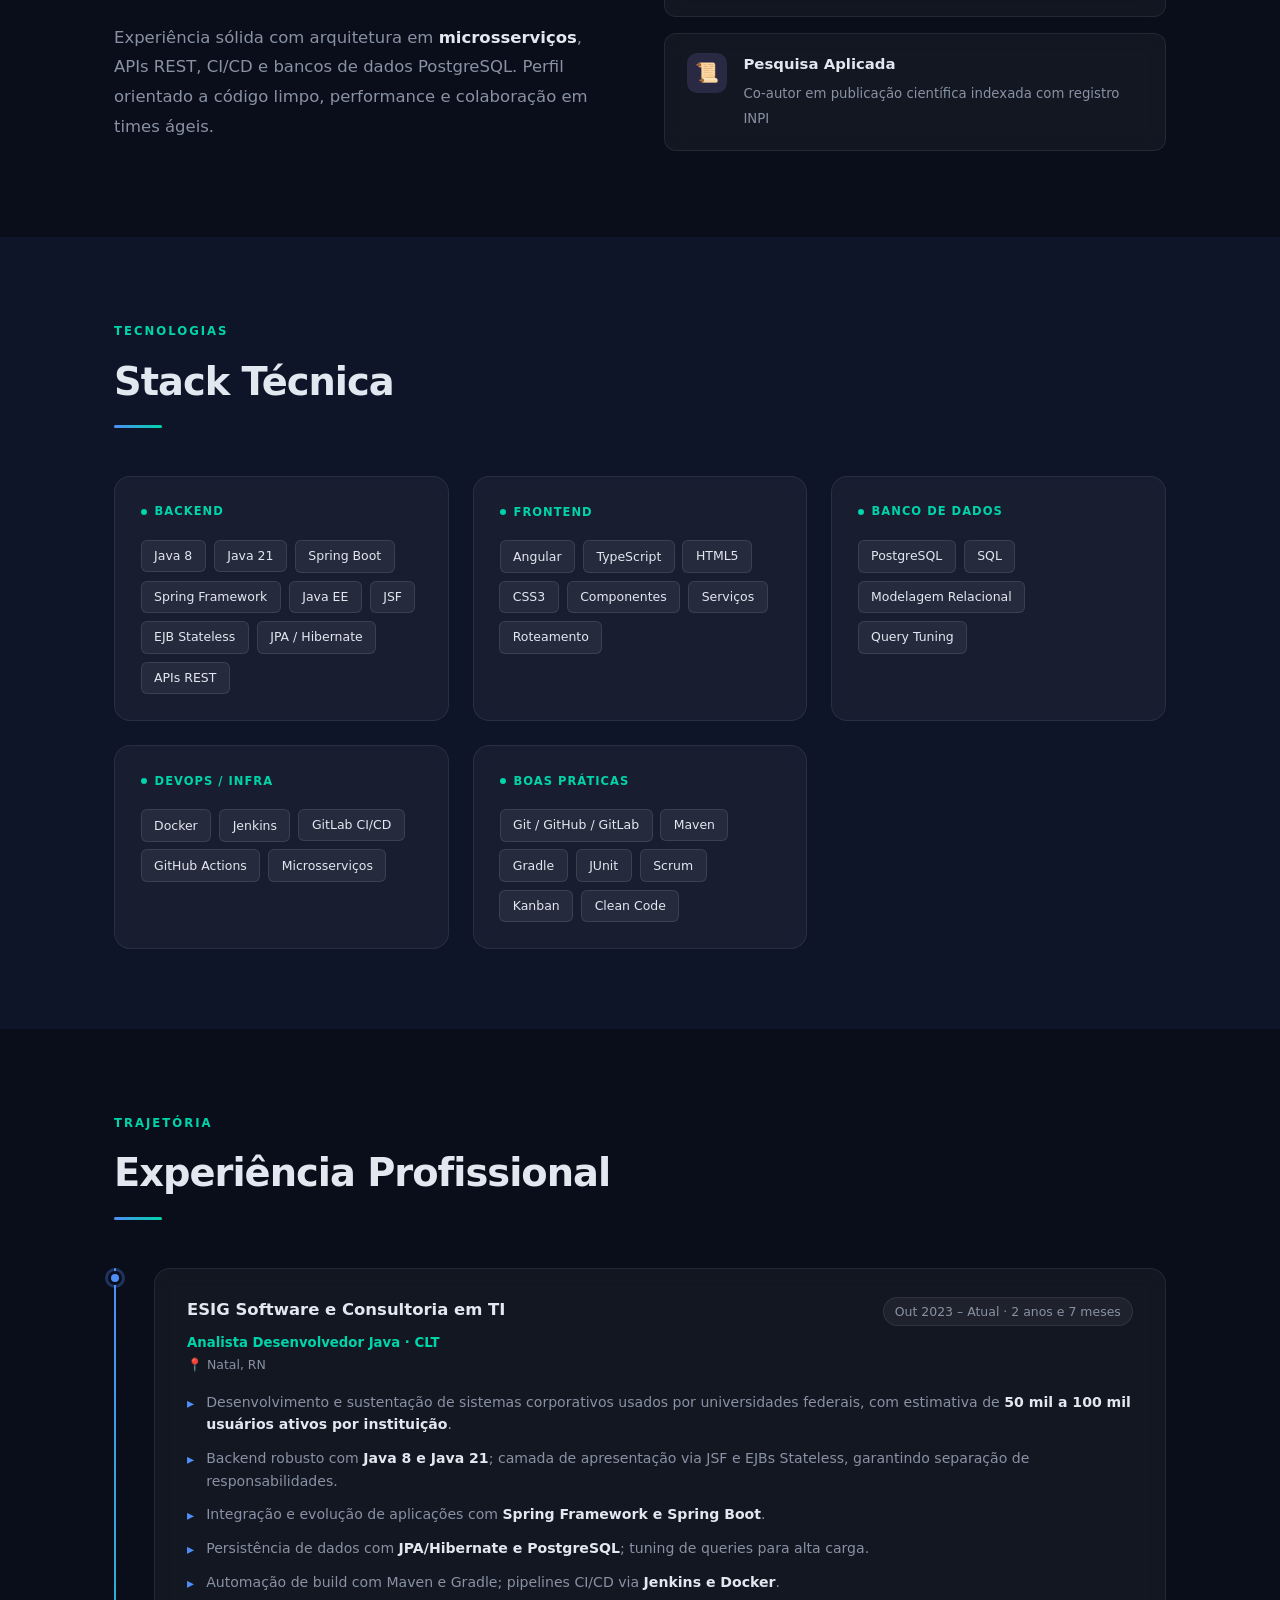
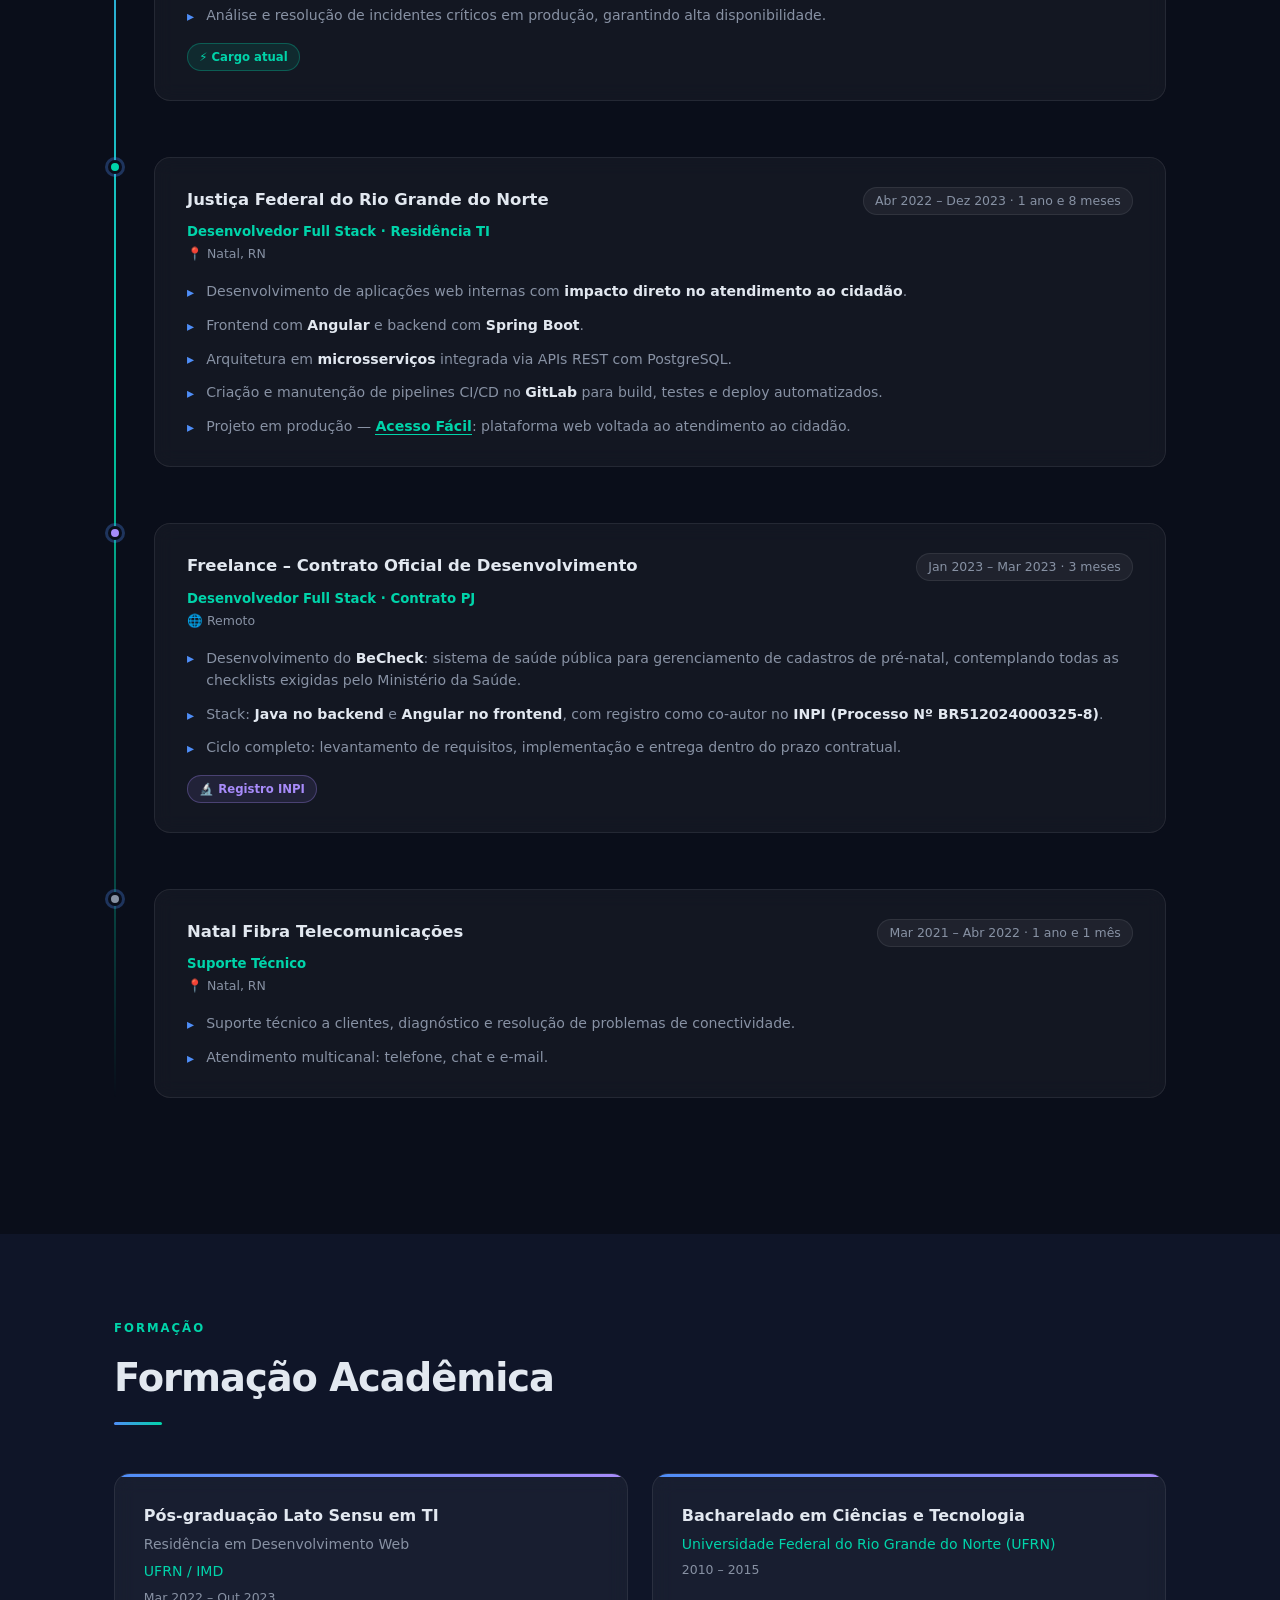
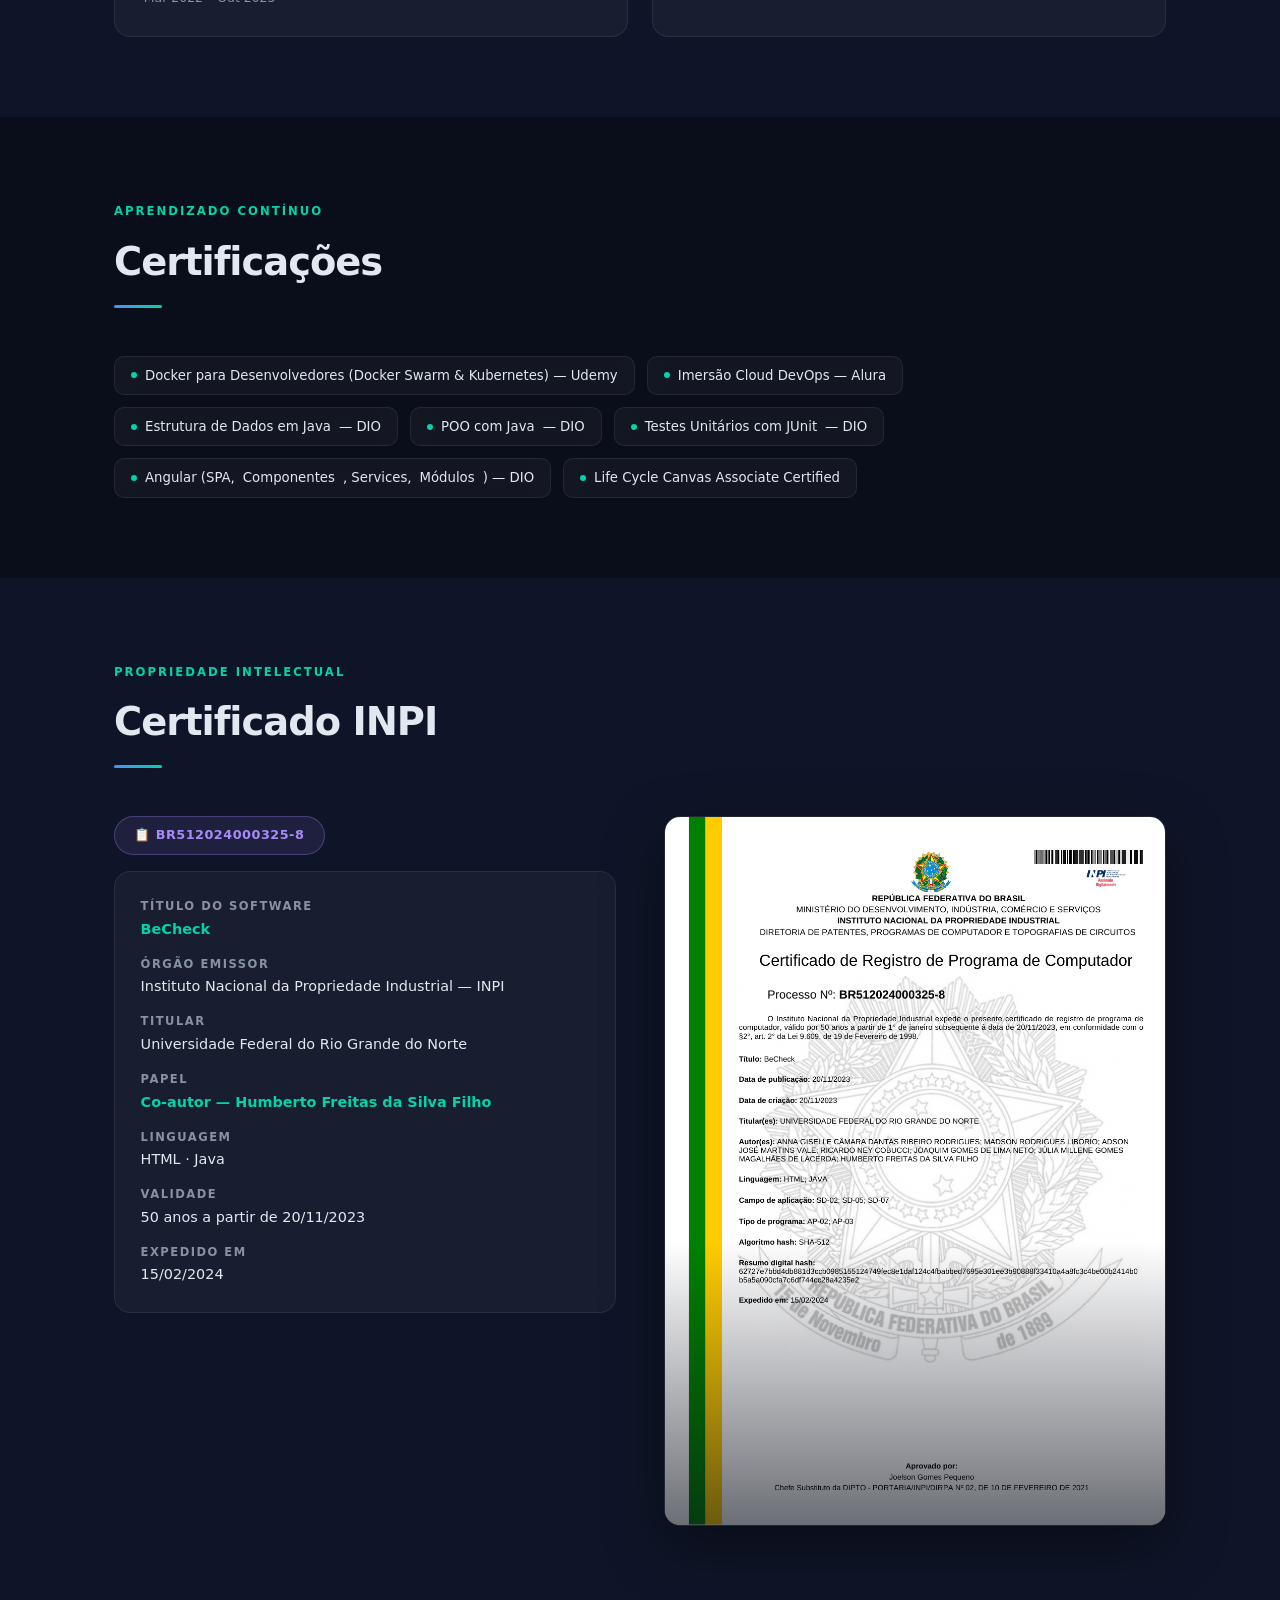
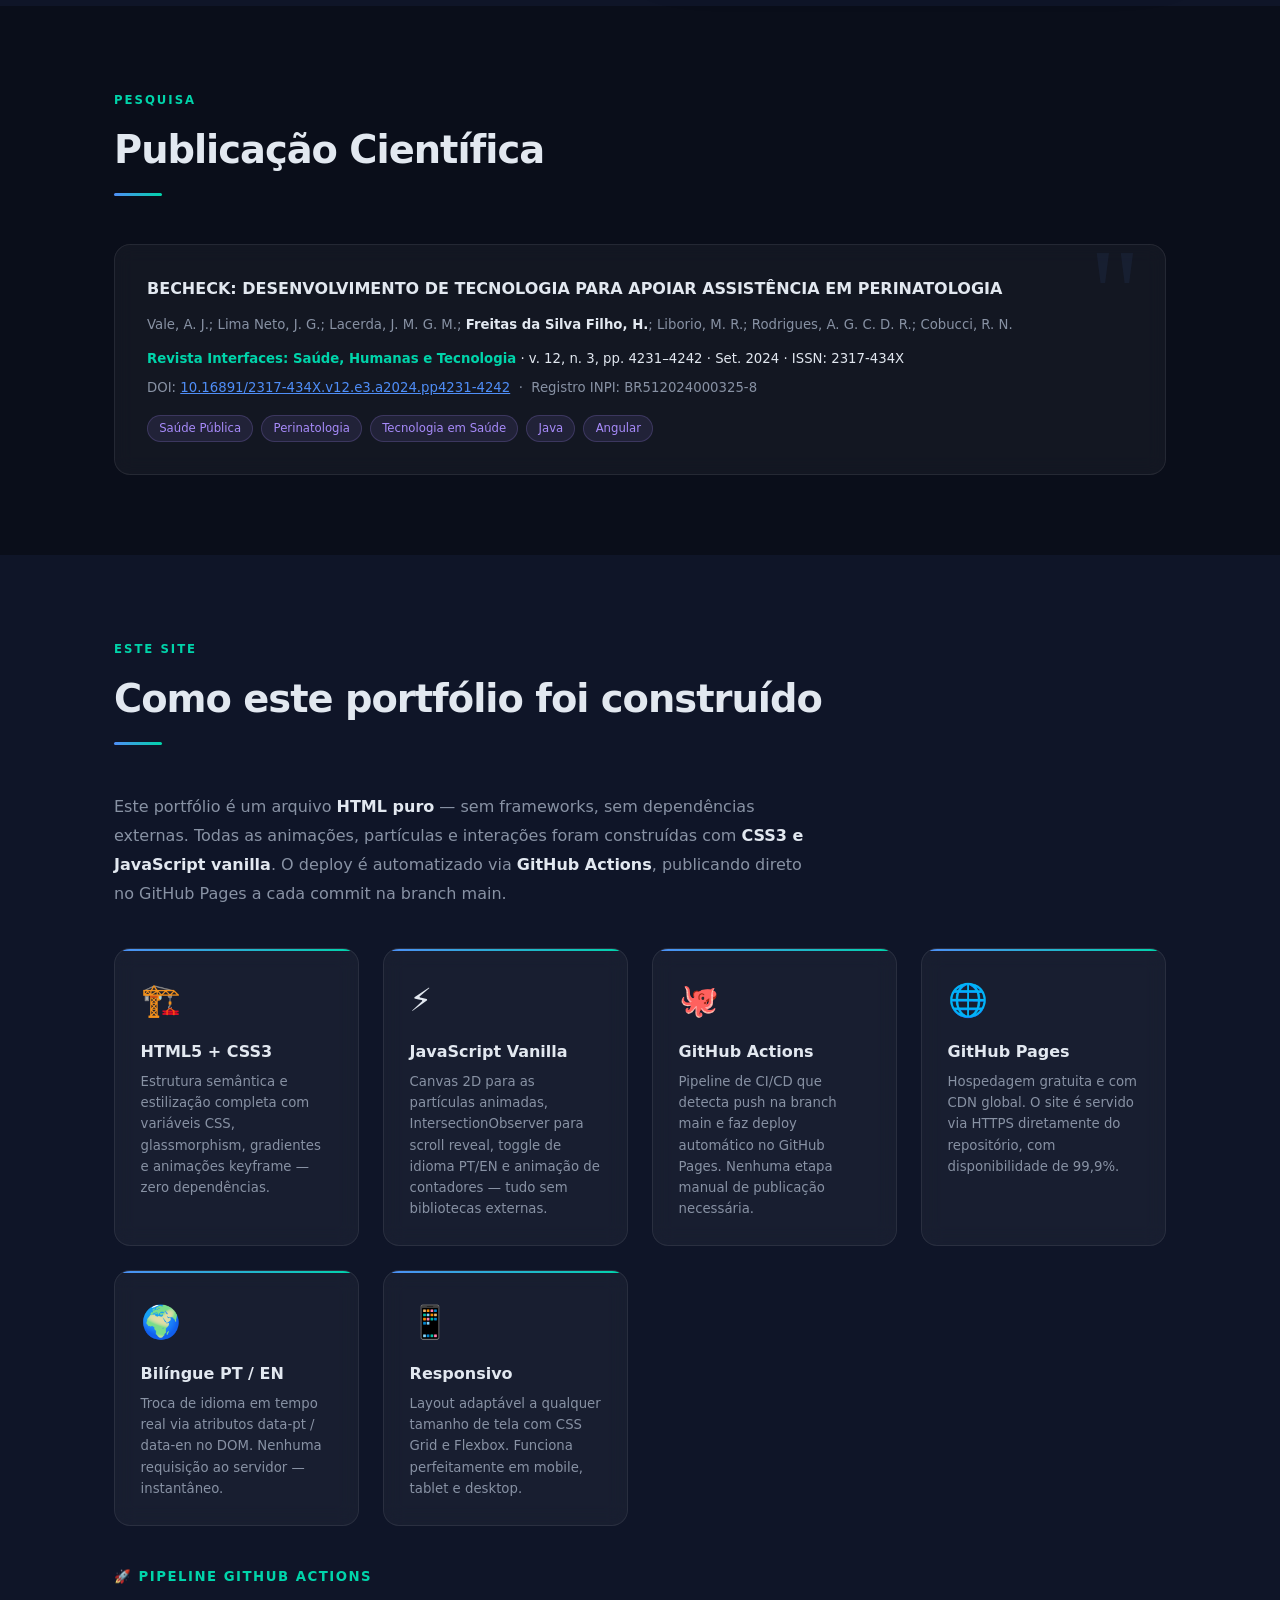
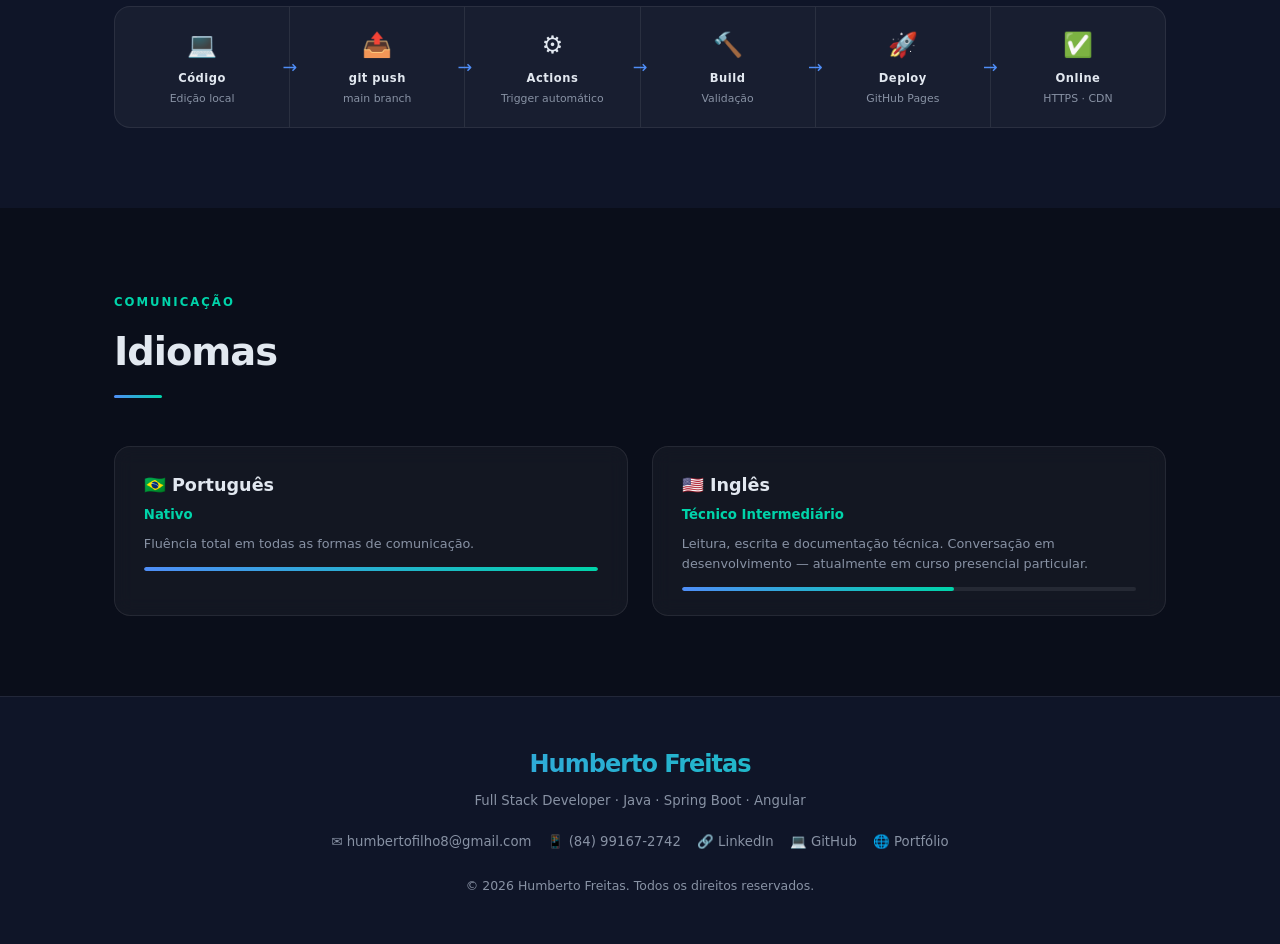
==== commit 7bfa0c7e: "Atualizando o link Acesso Fácil" ====
--- a/portfolio-landing.html
+++ b/portfolio-landing.html
@@ -680,7 +680,7 @@
             <li data-pt="Frontend com <strong>Angular</strong> e backend com <strong>Spring Boot</strong>." data-en="Frontend with <strong>Angular</strong> and backend with <strong>Spring Boot</strong>.">Frontend com <strong>Angular</strong> e backend com <strong>Spring Boot</strong>.</li>
             <li data-pt="Arquitetura em <strong>microsserviços</strong> integrada via APIs REST com PostgreSQL." data-en="<strong>Microservices</strong> architecture integrated via REST APIs with PostgreSQL.">Arquitetura em <strong>microsserviços</strong> integrada via APIs REST com PostgreSQL.</li>
             <li data-pt="Criação e manutenção de pipelines CI/CD no <strong>GitLab</strong> para build, testes e deploy automatizados." data-en="Creation and maintenance of CI/CD pipelines in <strong>GitLab</strong> for automated build, test, and deploy.">Criação e manutenção de pipelines CI/CD no <strong>GitLab</strong> para build, testes e deploy automatizados.</li>
-            <li data-pt="Projeto em produção — <strong>Acesso Fácil</strong>: plataforma web voltada ao atendimento ao cidadão." data-en="Production project — <strong>Acesso Fácil</strong>: a web platform for citizen services (Angular + Spring Boot + PostgreSQL).">Projeto em produção — <strong>Acesso Fácil</strong>: plataforma web voltada ao atendimento ao cidadão.</li>
+            <li data-pt="Projeto em produção — <strong><a href='https://acessofacil.jfrn.jus.br/peticao-cadastro' target='_blank' style='color:var(--accent);text-decoration:none;border-bottom:1px solid var(--accent)'>Acesso Fácil</a></strong>: plataforma web voltada ao atendimento ao cidadão." data-en="Production project — <strong><a href='https://acessofacil.jfrn.jus.br/peticao-cadastro' target='_blank' style='color:var(--accent);text-decoration:none;border-bottom:1px solid var(--accent)'>Acesso Fácil</a></strong>: a web platform for citizen services (Angular + Spring Boot + PostgreSQL).">Projeto em produção — <strong><a href="https://acessofacil.jfrn.jus.br/peticao-cadastro" target="_blank" style="color:var(--accent);text-decoration:none;border-bottom:1px solid var(--accent)">Acesso Fácil</a></strong>: plataforma web voltada ao atendimento ao cidadão.</li>
           </ul>
         </div>
       </div>
@@ -1055,14 +1055,4 @@
 
 /* ── Nav highlight ───────────────────────────────── */
 (function() {
-  const sections = document.querySelectorAll('section[id]');
-  const links = document.querySelectorAll('.nav-links a');
-  window.addEventListener('scroll', () => {
-    let cur='';
-    sections.forEach(s => { if(window.scrollY>=s.offsetTop-120) cur=s.id; });
-    links.forEach(a => { a.style.color = a.getAttribute('href')==='#'+cur ? 'var(--accent)' : ''; });
-  }, {passive:true});
-})();
-
-/* ── Counters ────────────────────────────────────── */
-(function() +  const sections = document.querySelecto
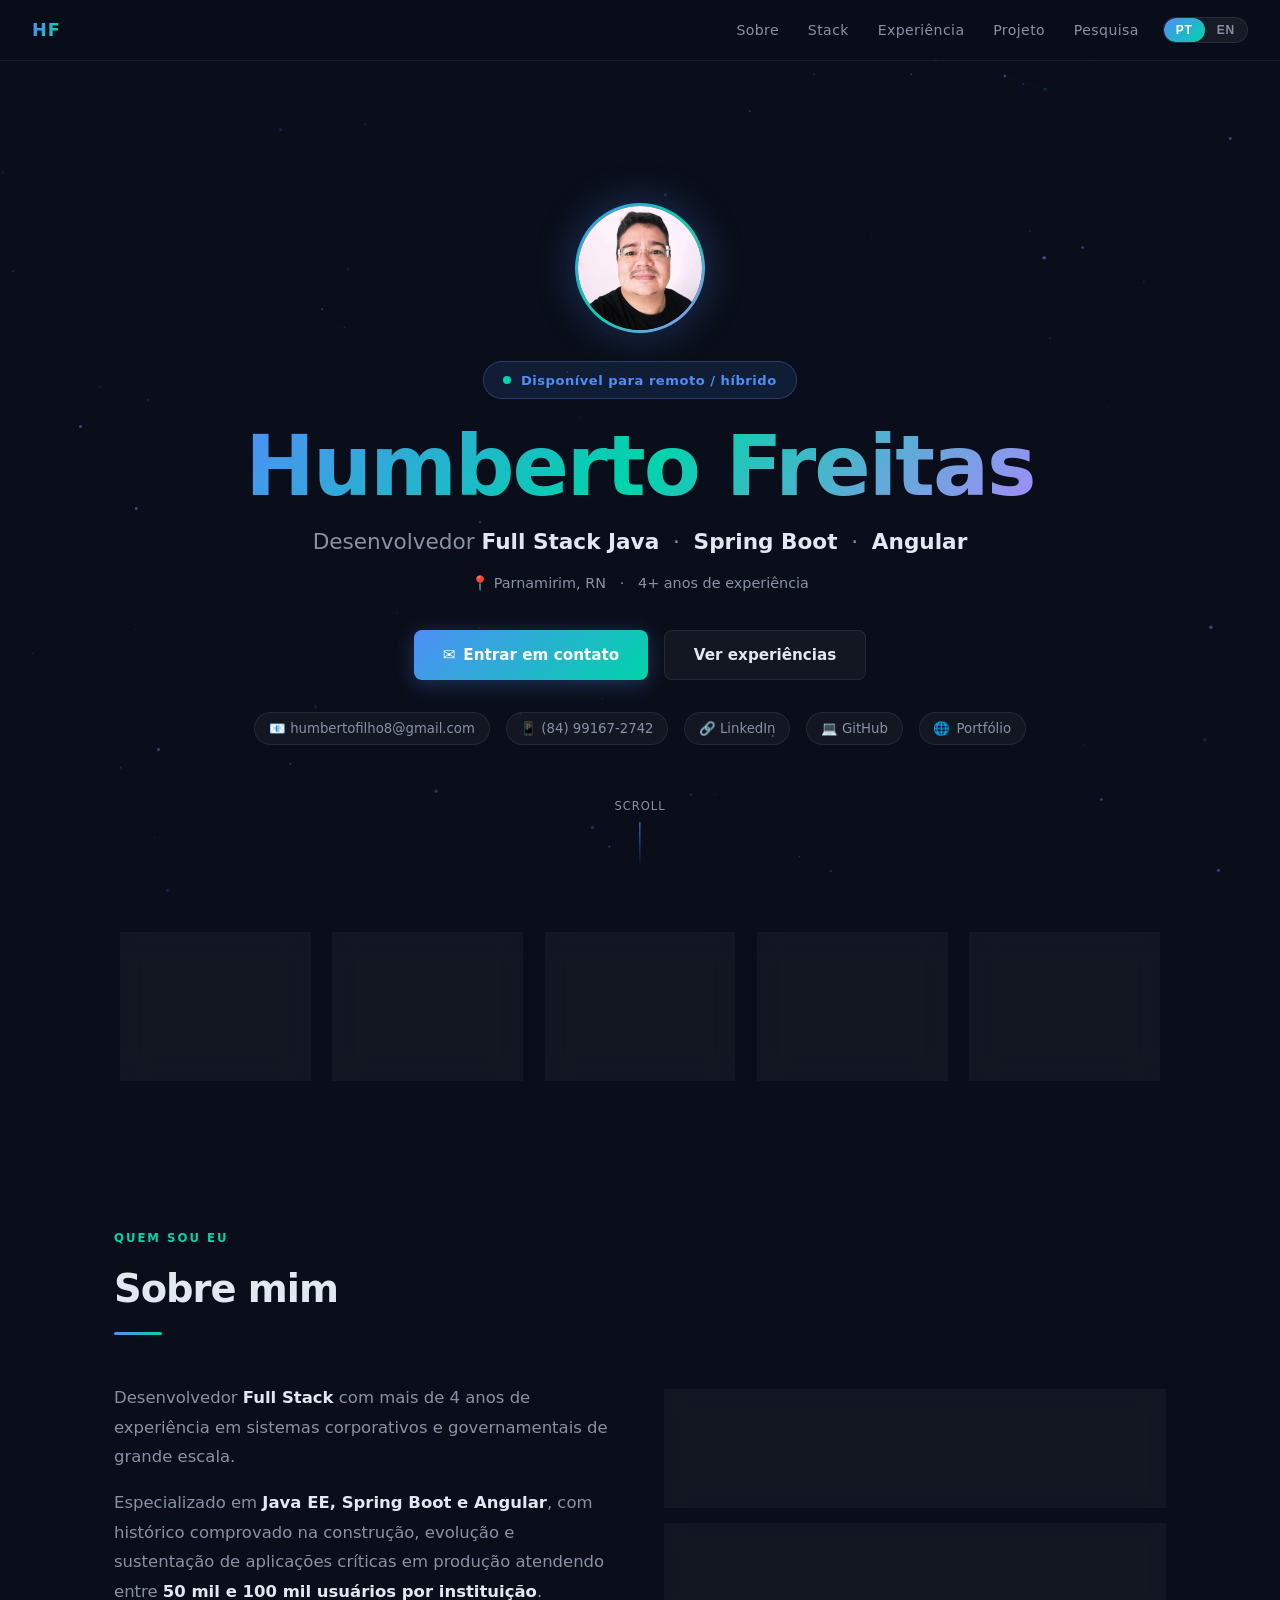
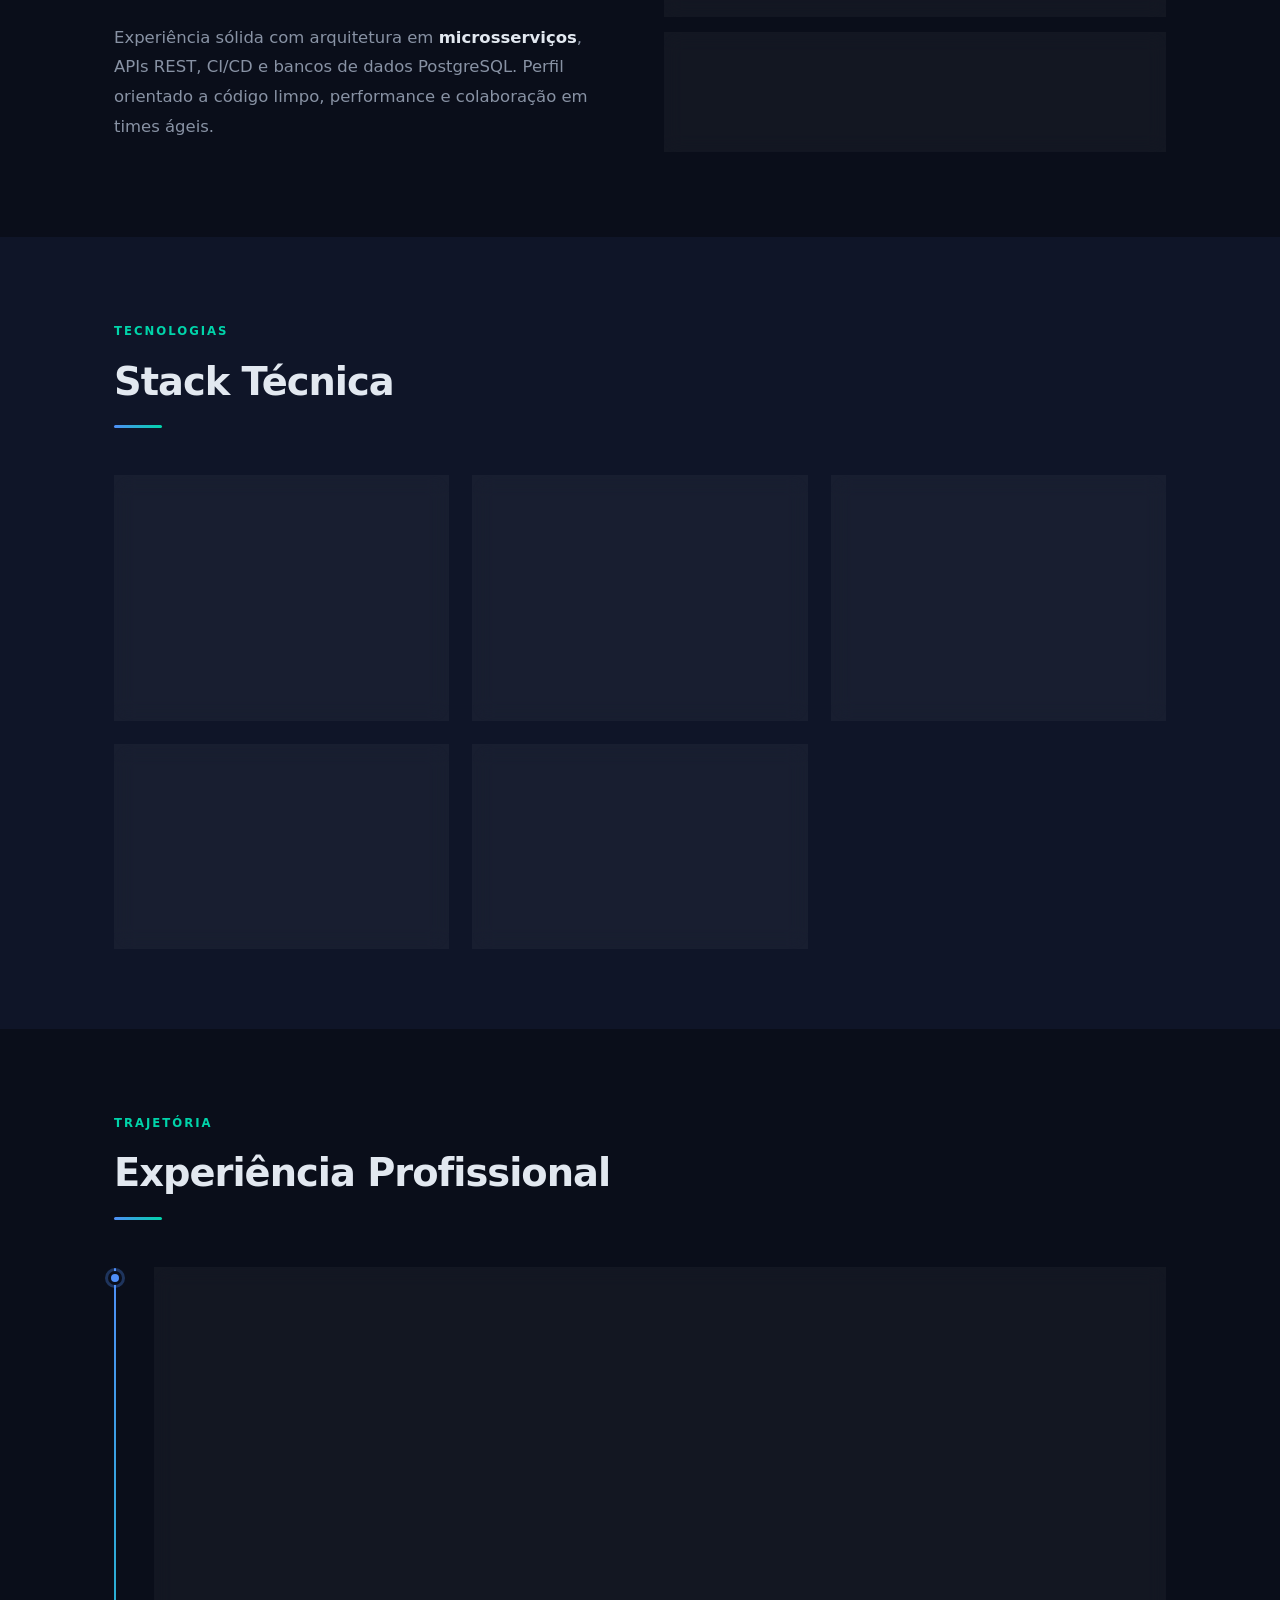
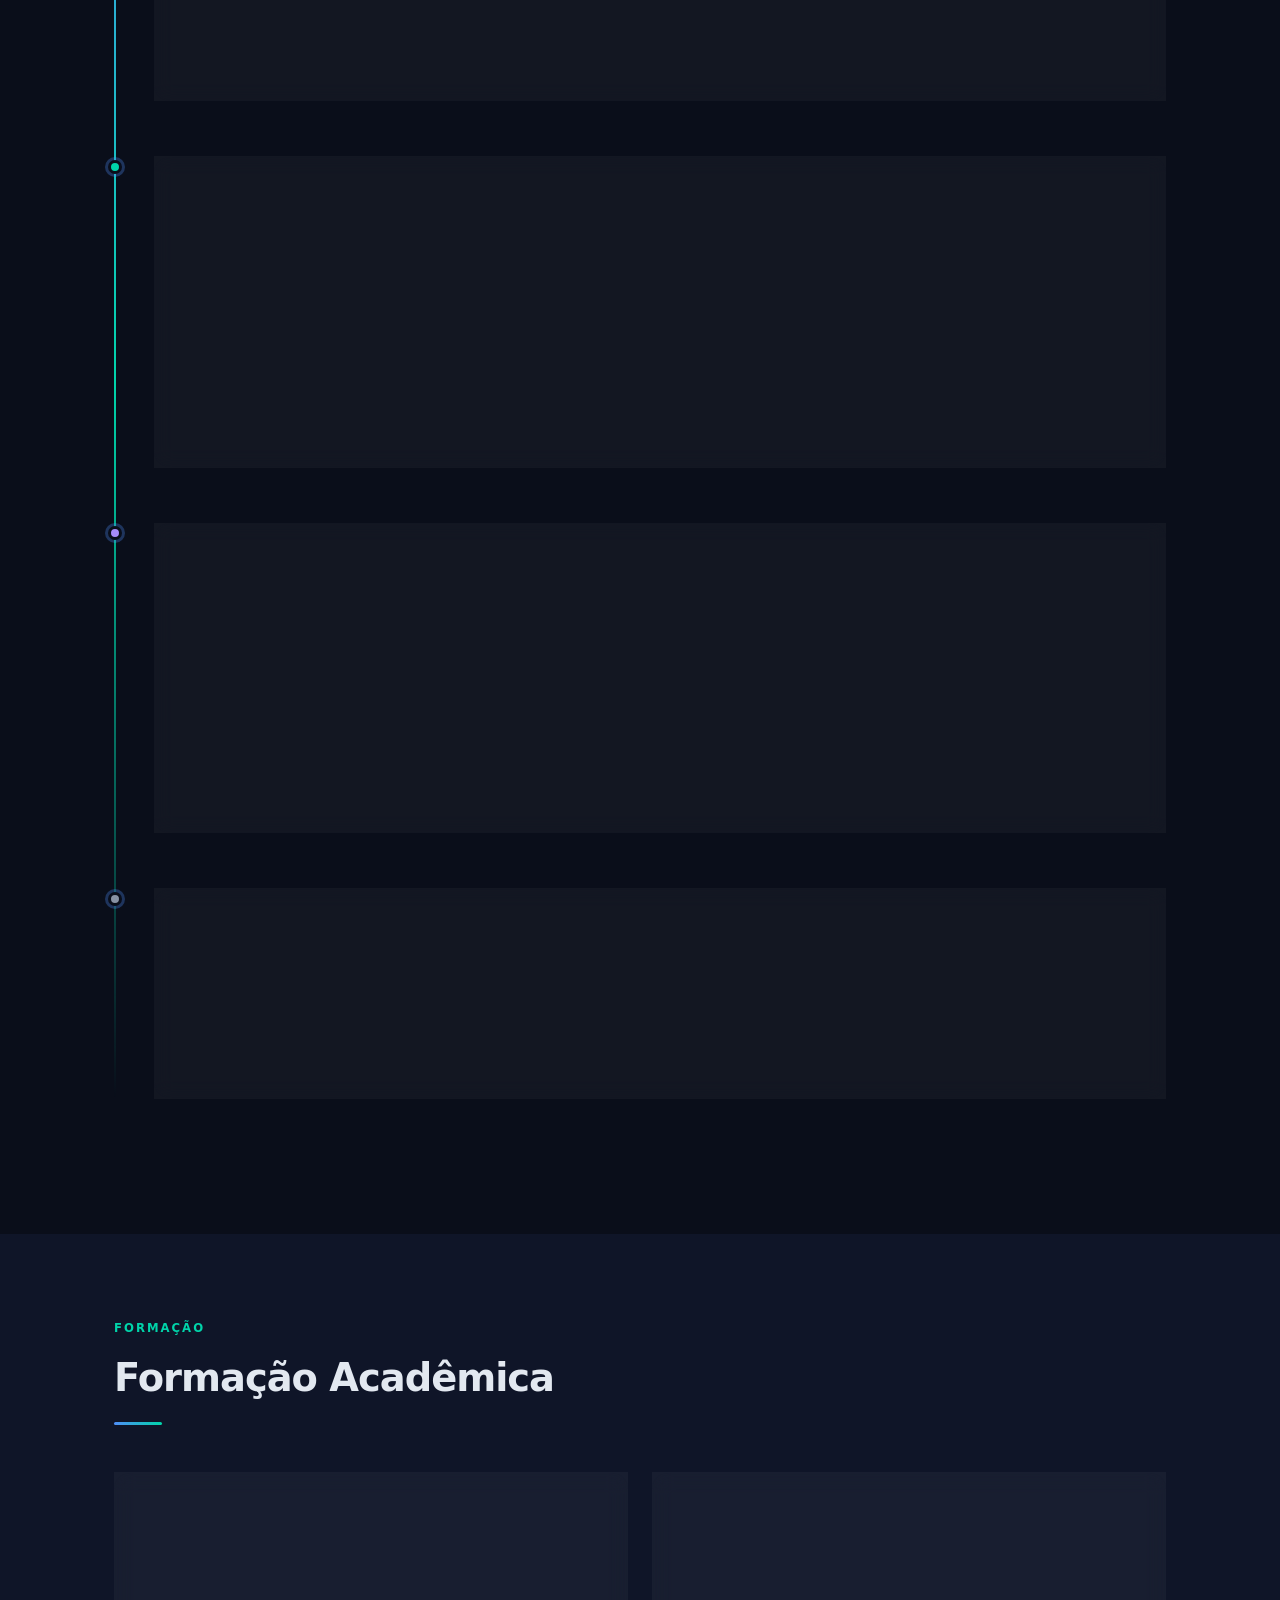
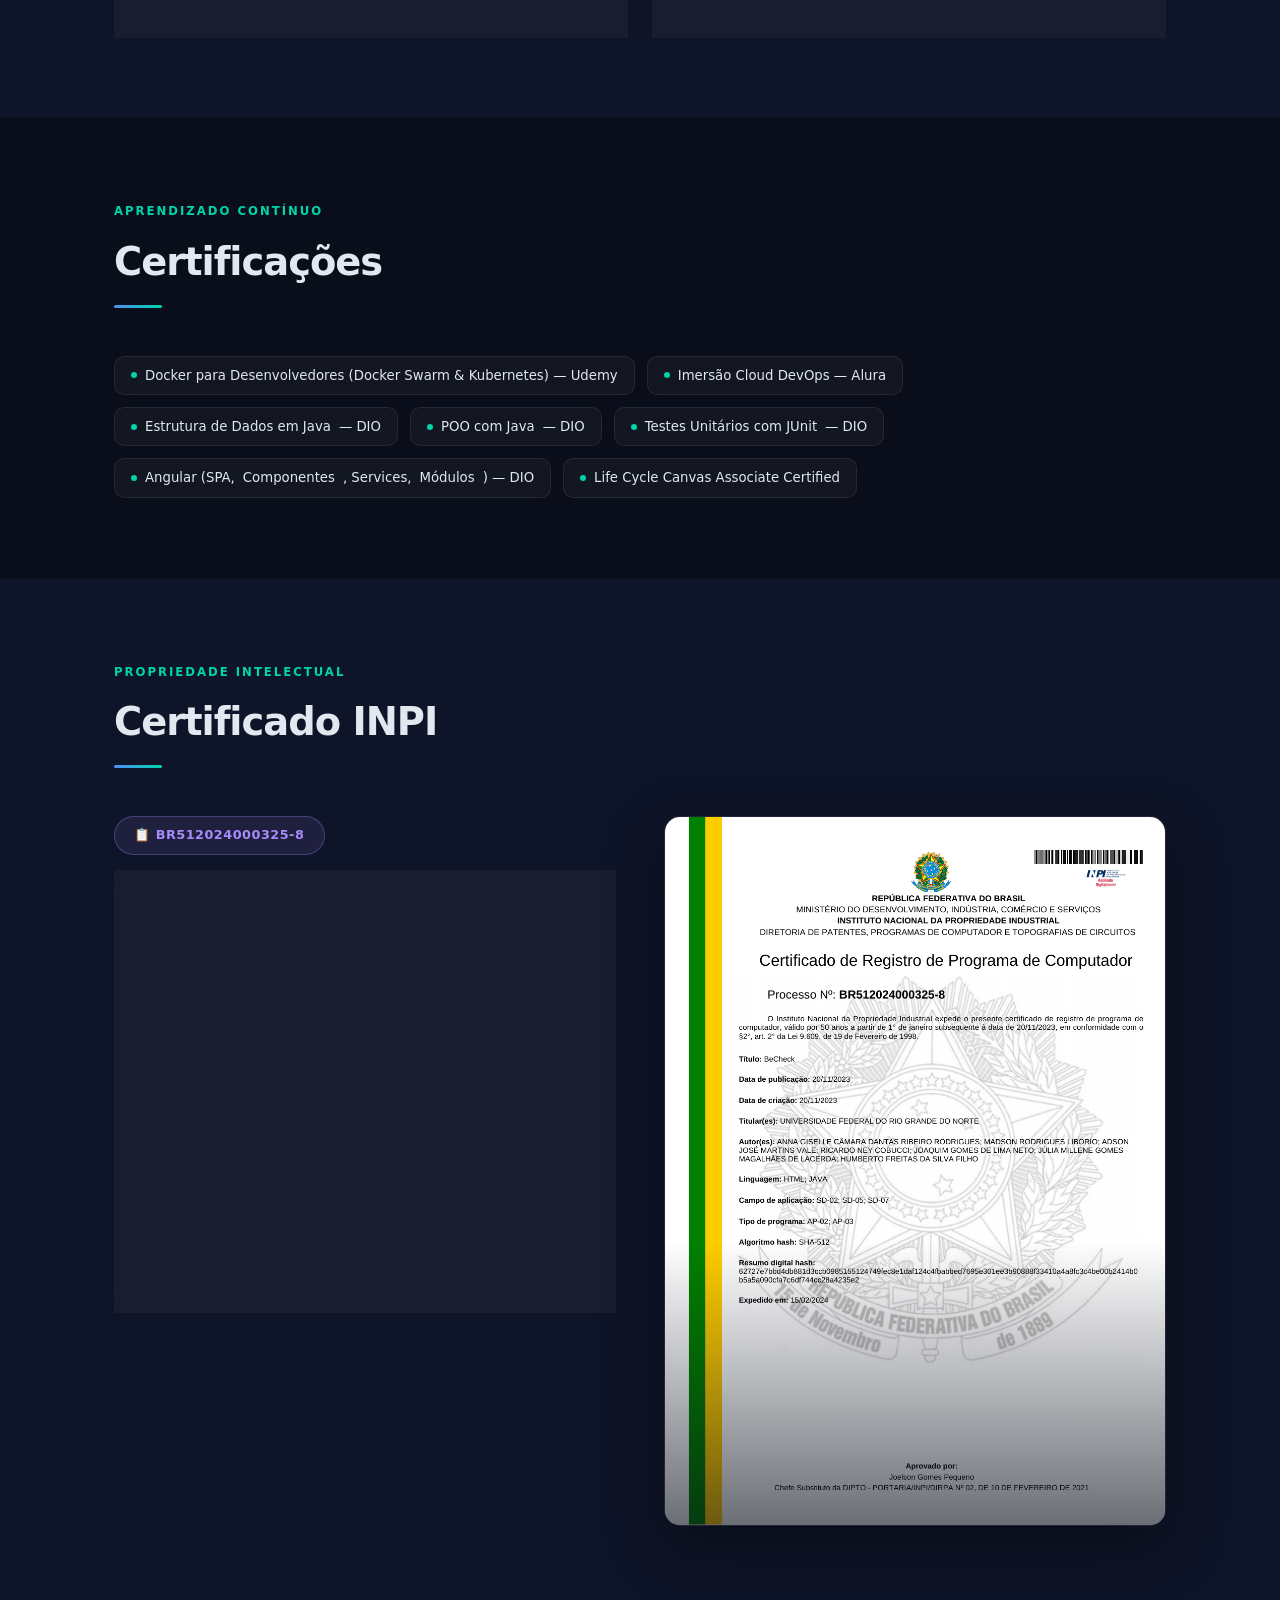
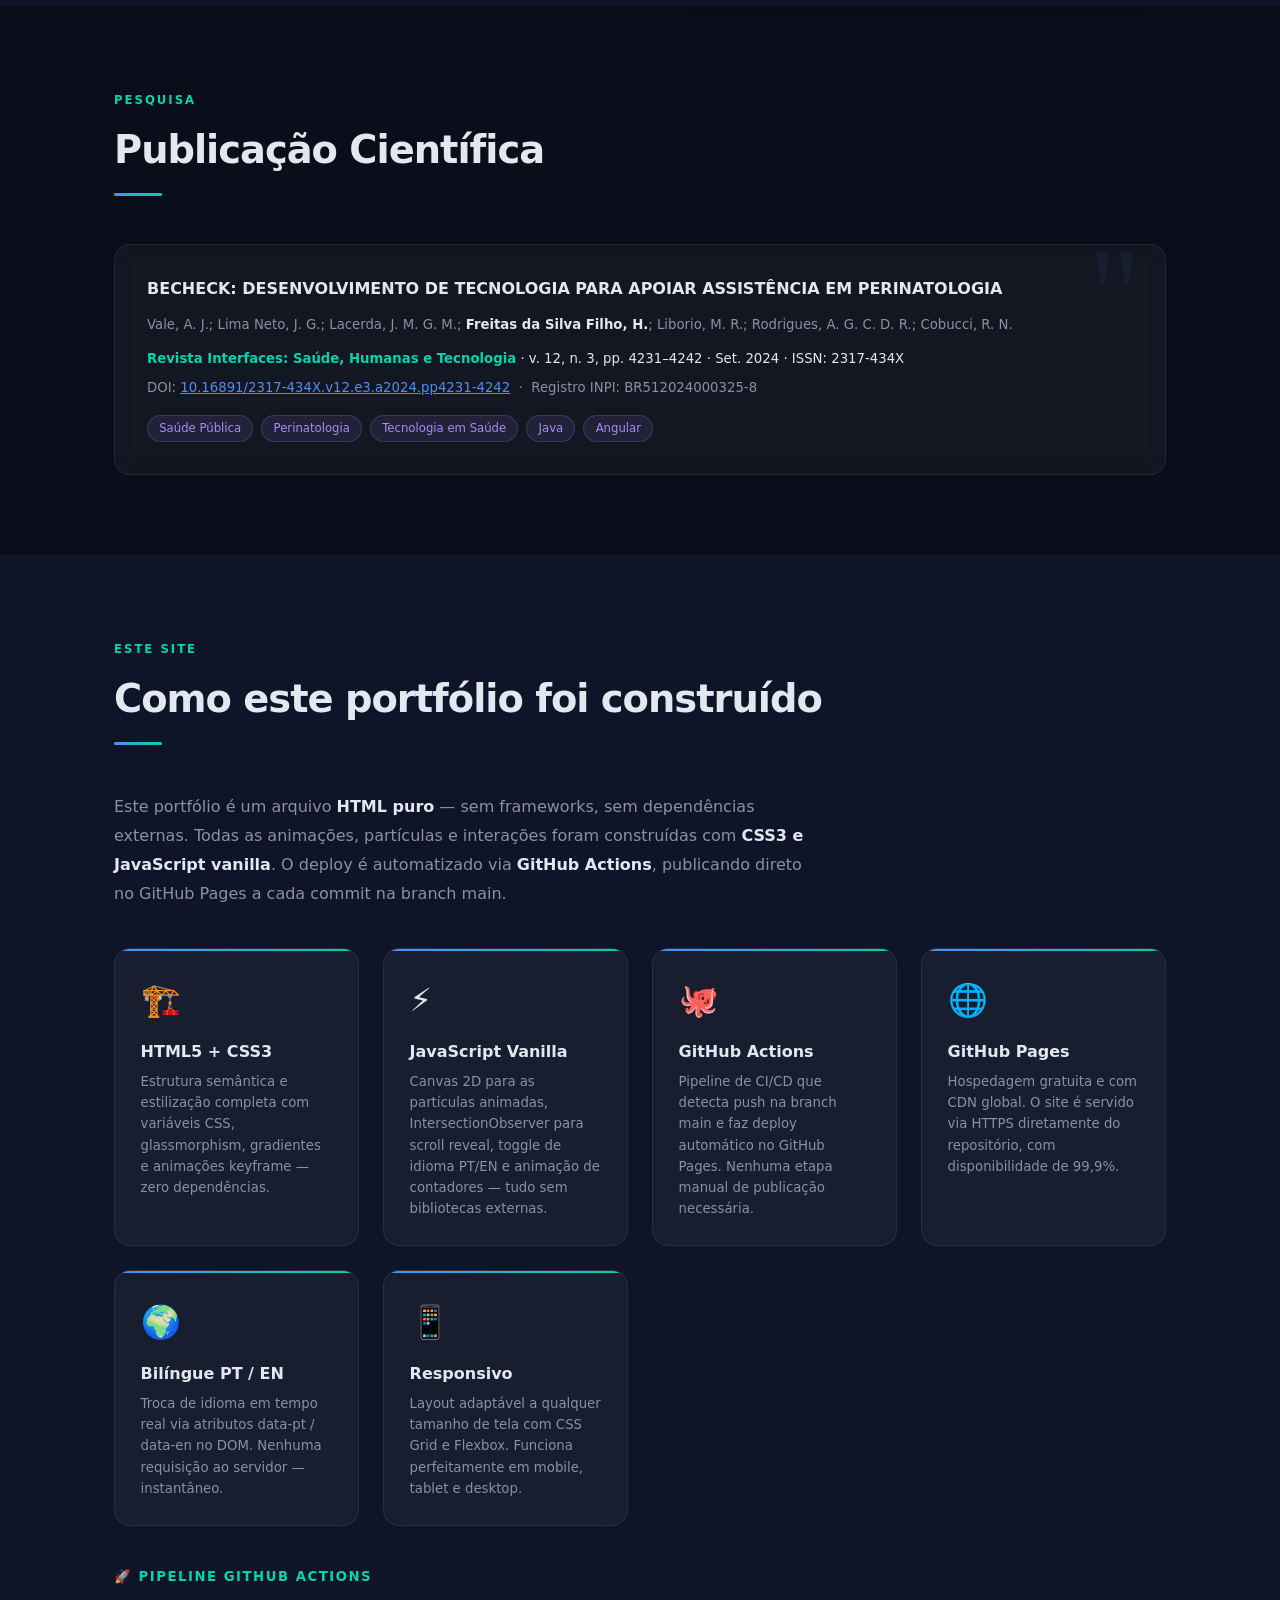
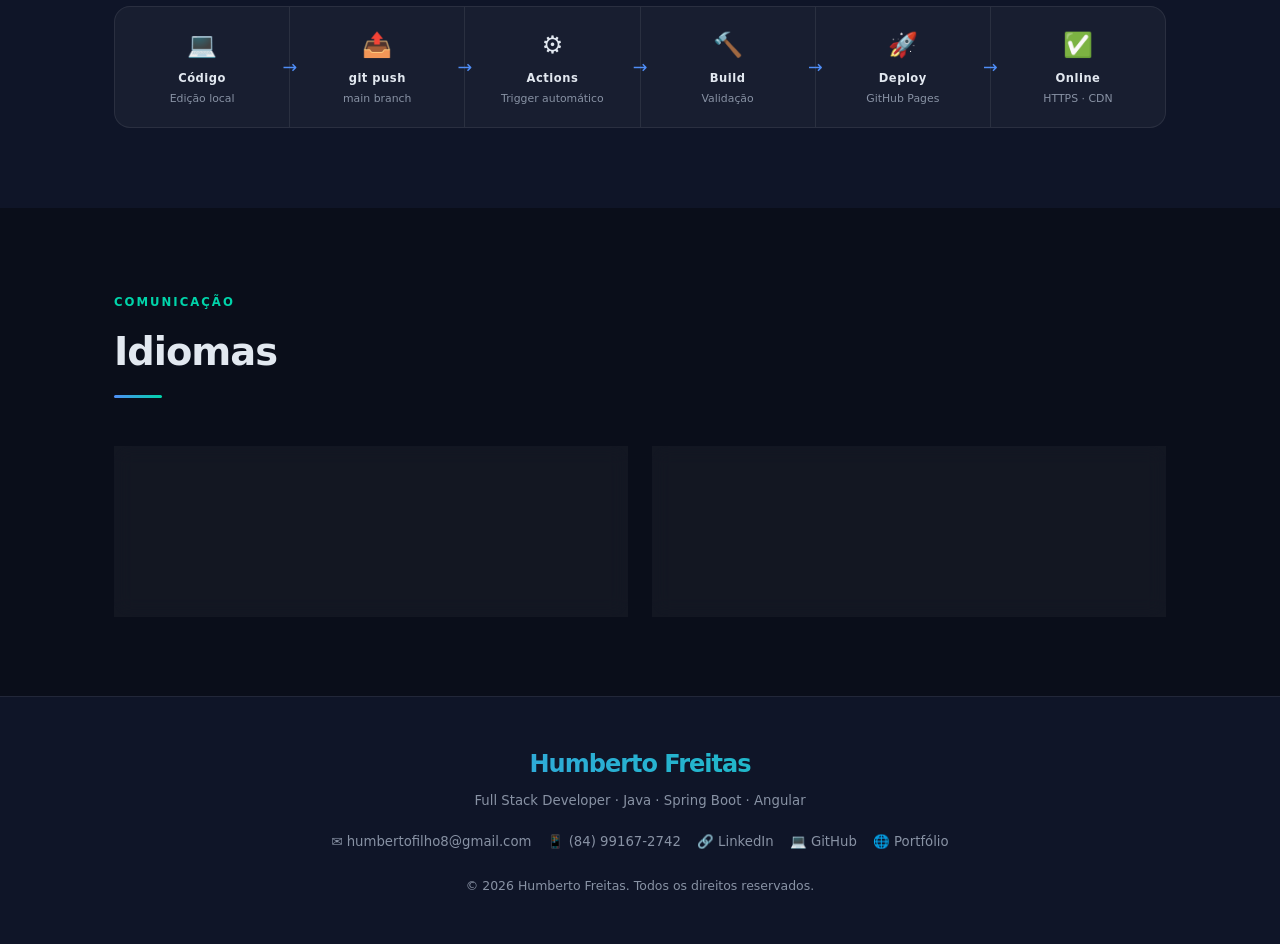
==== commit 4dbedfb5: "fix: corrige JS truncado  toggle PTEN e fechamento correto do HTML" ====
--- a/portfolio-landing.html
+++ b/portfolio-landing.html
@@ -1055,4 +1055,18 @@
 
 /* ── Nav highlight ───────────────────────────────── */
 (function() {
-  const sections = document.querySelecto+  rSelectorAll('section[id]');
+  const links = document.querySelectorAll('.nav-links a');
+  const io2 = new IntersectionObserver(entries => {
+    entries.forEach(e => {
+      if (e.isIntersecting) {
+        links.forEach(a => a.classList.toggle('active',
+          a.getAttribute('href') === '#' + e.target.id));
+      }
+    });
+  }, { rootMargin: '-40% 0px -60% 0px' });
+  sections.forEach(s => io2.observe(s));
+})();
+</script>
+</body>
+</html>
